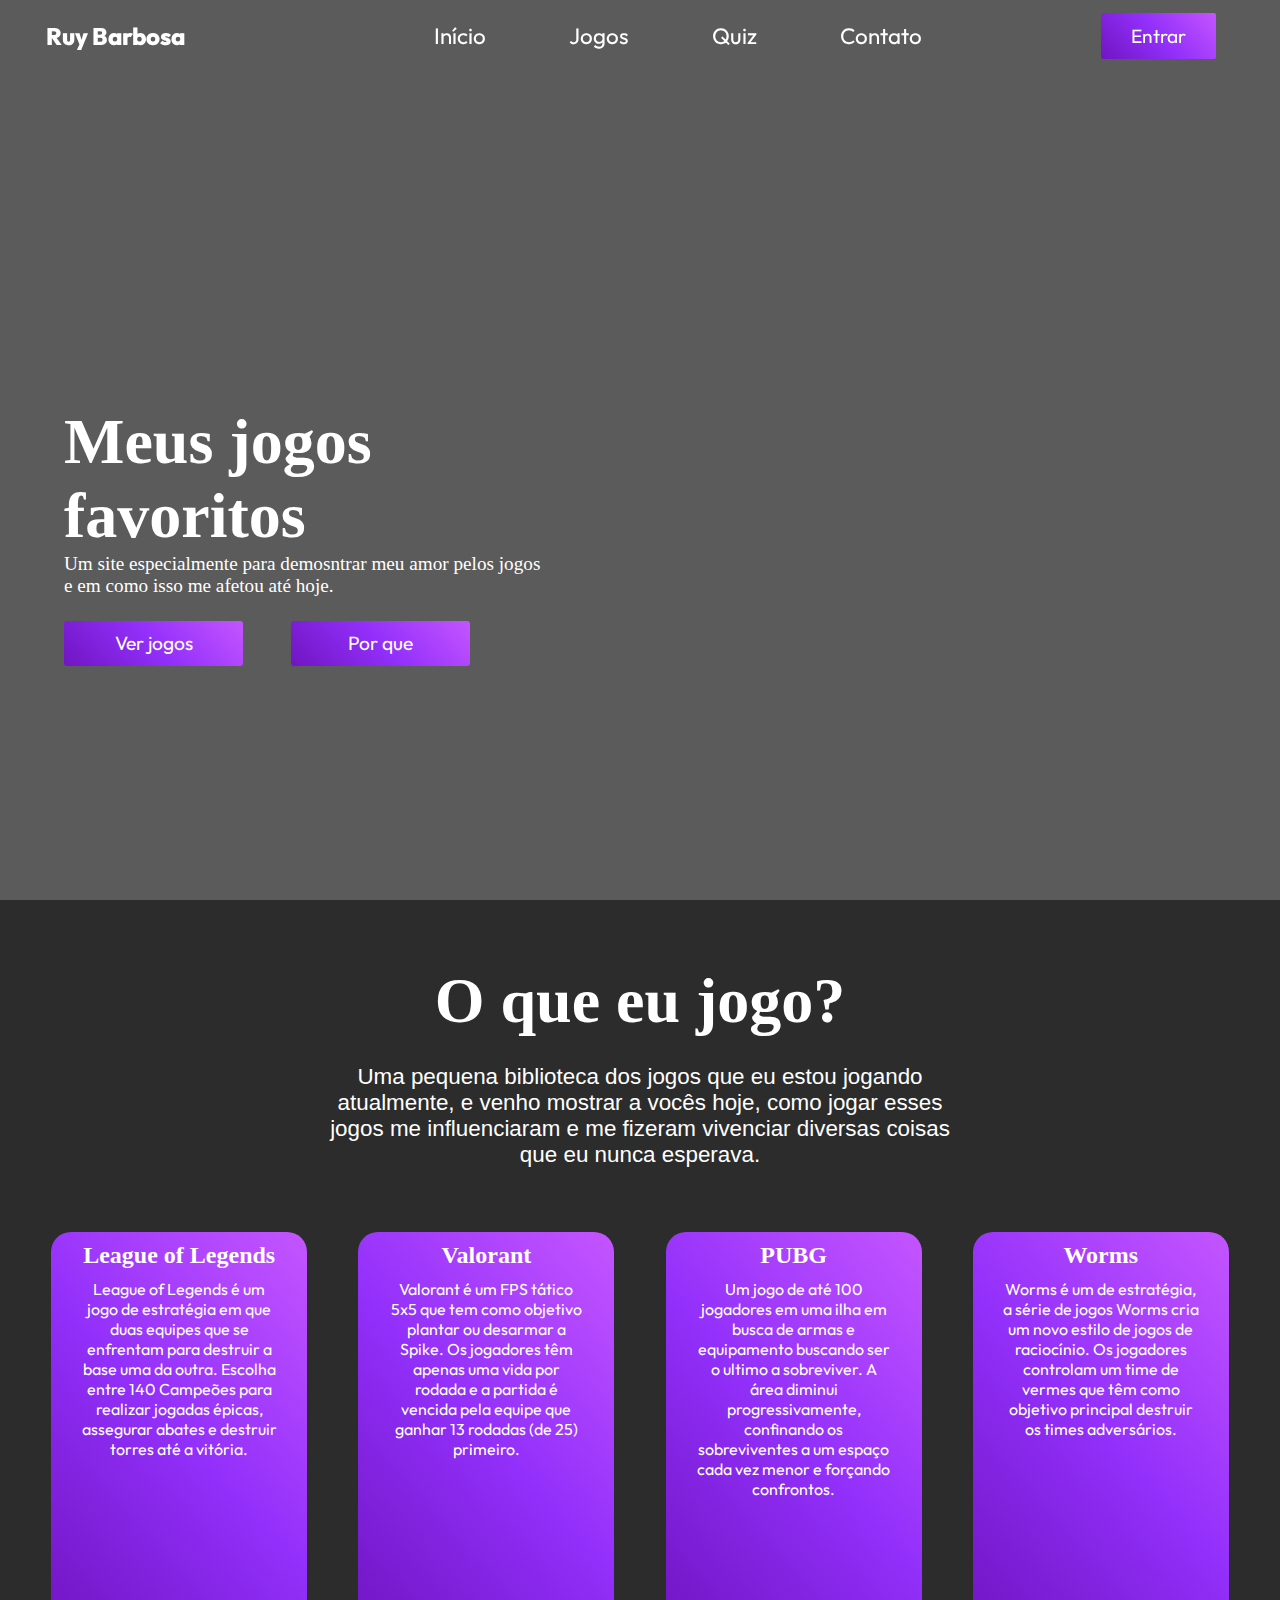
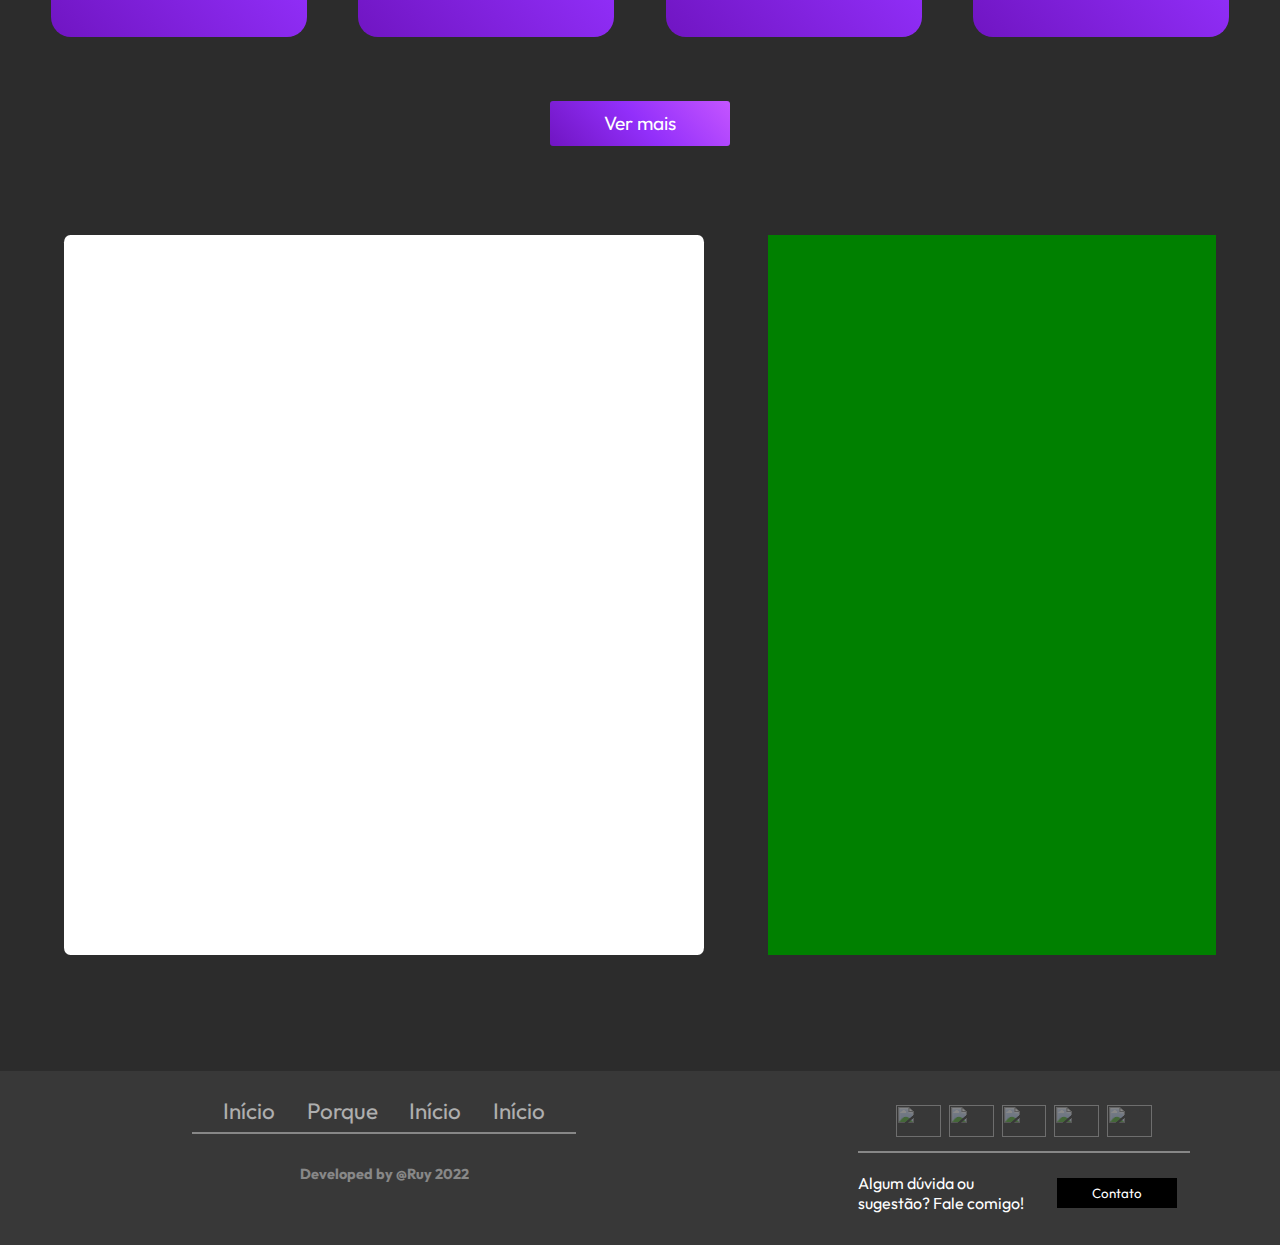
==== index.html @ 5a847145 "Fazendo upload de arquivos de backup" ====
<!DOCTYPE html>
<html lang="en">

<head>
    <meta charset="UTF-8">
    <meta http-equiv="X-UA-Compatible" content="IE=edge">
    <meta name="viewport" content="width=device-width, initial-scale=1.0">
    <title>Ruy Barbosa</title>
    <link rel="stylesheet" href="style.css">
    <link rel="shortcut icon" href="./images/icon.jpg">
</head>

<body>
     <!-- NavBar e video de banner -->
    <header>
        <nav>
            <div class="menu-content">
                <div class="icone">
                    <a href="index.html">Ruy Barbosa</a>
                </div>
                <ul class="menu-itens">
                    <li><a class="itens" href="">Início</a></li>
                    <li><a class="itens" href="">Jogos</a></li>
                    <li><a class="itens" href="">Quiz</a></li>
                    <li><a class="itens" href="">Contato</a></li>
                </ul>
                <div class="cad-log">
                    <button id="btn-ent">Entrar</button>
                </div>
            </div>
        </nav>
    </header>
    <main>
        <section id="home">
            <div class="banner">
                <video autoplay loop muted>
                    <source src="./images/cinematic.mp4" type="video/mp4">
                </video>
                <div class="txt">
                    <h3 class="title">Meus jogos <br> favoritos</h3>
                    <p class="txt-sec2">Um site especialmente para demosntrar meu amor pelos jogos<br> e em como
                        isso me afetou até hoje.
                    </p>
                    <div class="botoes-banner">
                        <button class="btn-banner">Ver jogos</button>
                        <button class="btn-banner">Por que</button>
                    </div>
                </div>
            </div>
        </section>

         <!-- Section dos cards com jogos -->

        <section id="Jogos">
            <div class="conteudo">
                <div class="container-txt">
                    <h3>O que eu jogo?</h3>
                    <p>Uma pequena biblioteca dos jogos que eu estou jogando atualmente, e venho mostrar a vocês hoje,
                        como jogar esses jogos me influenciaram
                        e me fizeram vivenciar diversas coisas que eu nunca esperava.</p>
                </div>
                <div class="container-cards">
                    <!--League of legends-->
                    <div class="cards">
                        <div class="content-card">
                            <h3>League of Legends</h3>
                            <p>League of Legends é um jogo de estratégia em que duas equipes que se enfrentam para
                                destruir a base uma da outra. Escolha entre 140 Campeões para realizar jogadas épicas,
                                assegurar abates e destruir torres até a vitória.</p>
                        </div>
                    </div>
                    <!--Valorant-->
                    <div class="cards">

                        <div class="content-card">
                            <h3>Valorant</h3>
                            <p>Valorant é um FPS tático 5x5 que tem como objetivo plantar ou desarmar a Spike. Os
                                jogadores têm apenas uma vida por rodada e a partida é vencida pela equipe
                                que ganhar 13 rodadas (de 25) primeiro.</p>
                        </div>
                    </div>
                    <!--PUBG-->
                    <div class="cards">

                        <div class="content-card">
                            <h3>PUBG</h3>
                            <p>Um jogo de até 100 jogadores em uma ilha em busca de armas e equipamento buscando ser o
                                ultimo a sobreviver.
                                A área diminui progressivamente, confinando
                                os sobreviventes a um espaço cada vez menor e forçando confrontos.</p>
                        </div>
                    </div>
                    <!--Worms-->
                    <div class="cards">
                        <div class="content-card">
                            <h3>Worms</h3>
                            <p>Worms é um de estratégia, a série de jogos Worms cria um novo estilo de jogos de
                                raciocínio. Os jogadores controlam um time de vermes que têm como objetivo principal
                                destruir os times adversários.</p>
                        </div>
                    </div>
                    

                </div>
                <div class="alinhar-btn">
                    <button onclick="showSection()">Ver mais</button>
                </div>
            </div>
           
            
        </section>
        <section id="biblioteca" style="display: none;">

            <div class="container-biblioteca">
                <div class="divisoria">
                    <div class="card-vid"></div>
                </div>
                <div class="divisoria">
                    <div class="card-vid"></div>
                    <div class="card-vid"></div>
                </div>
                <div class="divisoria">
                    <div class="card-vid"></div>
                </div>
                <div class="divisoria">
                    <div class="card-vid"></div>
                    <div class="card-vid"></div>
                </div>
                <div class="divisoria">
                    <div class="card-vid"></div>
                </div>
            </div>

        </section>

        <section id="quiz">
            <div class="container-quiz">
                <div class="quiz"></div>
                <div class="container-vid">
                    <div class="vid-reyna"></div>
                </div>
            </div>
        </section>
    </main>

    <!-- Começo do footer -->

    <footer>
        <div class="container-footer">
            <div class="esquerda">
                <div class="itens-footer">
                    <a href="index.html">Início</a>
                    <a href="">Porque</a>
                    <a href="">Início</a>
                    <a href="">Início</a>
                </div>
                <div class="detalhe1"></div>
                <div class="assinatura">
                    <h3>Developed by @Ruy 2022</h3>
                </div>
            </div>
            <div class="direita">
                <div class="sociais">
                    <a href="https://github.com/RuyBarbosa22" target="_blank"><img src="./images/github.svg"></a>
                    <!--Git Hub-->
                    <a href="https://www.instagram.com/ysd.ruyy/" target="_blank"><img src="./images/instagram.svg"></a>
                    <!--Istagram-->
                    <a href="https://steamcommunity.com/id/MeneAkatsu/" target="_blank"><img
                            src="./images/steam.svg"></a>
                    <!--Steam-->
                    <a href="https://www.linkedin.com/in/ruy-barbosa-231aa1239/" target="_blank"><img
                            src="./images/linkedin.svg"></a>
                    <!--Linkedin-->
                    <a href="https://mail.google.com/mail/u/0/#inbox?compose=DmwnWsCcMvcDQrZxBgTPHdpszXvKgsLVtPPxLXwThqFLGjNvjGMvhpklMcXlclQBLnzXKtFCnxbv"
                        target="_blank"><img src="./images/gmail.svg"></a>
                    <!--Gmail-->
                </div>
                <div class="detalhe2"></div>
                <div class="container-contato">
                    <p id="desc-btn">Algum dúvida ou sugestão? Fale comigo!</p>
                    <button id="btn-footer">
                        Contato
                    </button>

                </div>
            </div>
        </div>
    </footer>

    <script src="Functions.js"></script>
</body>

</html>
---- style.css ----
@import url('https://fonts.googleapis.com/css2?family=Outfit:wght@100&display=swap');

@font-face {
  font-family: "Gazpacho";
  src: url(../projetoPessoal/font/Gazpacho\ Black.ttf)
}


* {
  padding: 0;
  margin: 0;
  vertical-align: baseline;
  list-style: none;
  border: 0
}

/*usar fonte gazpacho para o titulo do site*/

header {
  position: fixed;
  top: 0;
  left: 0;
  width: 100%;
  display: flex;
  z-index: 100000;
}

.menu-content {
  display: flex;
  flex-direction: row;
  width: 100%;
  height: 8vh;
  background-color: transparent;
}

.sticky {
  background-color: #2c2c2c;
  height: 8vh;
  transition: .5s;
  box-shadow: rgba(0, 0, 0, .4) 0px 3px 3px;
}


.cad-log {
  width: 20vw;
  display: flex;
  align-items: center;
  justify-content: space-evenly;
  background-color: transparent;
  padding-right: 5%;
  gap: 10%;
}

.icone {
  width: 20vw;
  display: flex;
  align-items: center;
  flex-direction: column;
  justify-content: center;
}

.icone a {
  text-decoration: none;
  cursor: pointer;
  font-size: 1.5em;
  color: white;
  font-family: 'Outfit', sans-serif;
  font-weight: 800;
}

.menu-itens {
  width: 60vw;
  display: flex;
  flex-direction: row;
  align-items: center;
  justify-content: end;
  gap: 12%;
  padding-right: 5%;
  background-color: transparent;
}

.menu-itens a {
  text-decoration: none;
  font-size: 1.4em;
  font-weight: 400;
  color: white;
  font-family: 'Outfit', sans-serif;
}

#btn-ent {
  font-size: 1.2em;
  cursor: pointer;
  width: 12vw;
  height: 65%;
  border-radius: 2px;
  color: white;
  margin-left: 50%;
  font-family: 'Outfit', sans-serif;
  background: rgb(112, 21, 194);
  background: linear-gradient(48deg, rgba(112, 21, 194, 1) 0%, rgba(146, 47, 250, 1) 50%, rgba(196, 85, 255, 1) 100%);
}

.banner {
  position: relative;
  width: 100%;
  height: 100vh;
  display: flex;
  justify-content: center;
  background-image: linear-gradient(rgba(0, 0, 0, 0.644), rgba(0,0,0,0.644));  
}

.banner video { 
  position: absolute;
  top: 0;
  left: 0;
  z-index: -1;
}

@media (min-aspect-ratio: 16/9) {
  .banner video {
    width: 100%;
    height: auto;
  }
}

@media (max-aspect-ratio: 16/9) {
  .banner video {
    width: 100%;
    height: auto;
  }
}

.txt {
  position: absolute;
  top: 45%;
  left: 5%;
}

.title {
  font-size: 4em;
  color: white;
  font-family: "Gazpacho", serif;
  text-align: left;
}

.txt-sec2 {
  font-size: 1.2em;
  color: white;
  font-family: "Gazpacho";
}

.botoes-banner {
  display: flex;
  flex-direction: row;
  width: 100%;
  position: absolute;
  margin-top: 5%;
}

.btn-banner {
  width: 14vw;
  height: 5vh;
  margin-right: 10%;
  border: none;
  border-radius: 3px;
  color: white;
  font-size: 1.2em;
  font-weight: 400;
  cursor: pointer;
  font-family: 'Outfit', sans-serif;
  background: rgb(112, 21, 194);
  background: linear-gradient(48deg, rgba(112, 21, 194, 1) 0%, rgba(146, 47, 250, 1) 50%, rgba(196, 85, 255, 1) 100%);
}

.container-txt {
  display: flex;
  align-items: center;
  flex-direction: column;
  background-color: #2c2c2c;
  width: 100%;
  padding-top: 5%;
}

.container-txt h3 {
  font-size: 4em;
  font-family: 'Gazpacho';
  font-weight: 600;
  color: white;
}

container-txt h3 {
  font-size: 4em;
  margin-top: 5%;
  font-family: 'Gazpacho';
  font-weight: 600;
  color: white;
}

.container-txt p {
  font-size: 1.4em;
  margin-top: 2%;
  font-family: 'Ourfit', sans-serif;
  font-weight: 200;
  color: white;
  width: 50%;
  text-align: center;
  padding-bottom: 3%;
}

.container-cards {
  width: 100%;
  padding-top: 2%;
  padding-bottom: 5%;
  display: flex;
  align-items: center;
  flex-direction: row;
  background-color: #2c2c2c;
  justify-content: space-evenly;
}

.cards {
  width: 20%;
  height: 45vh;
  border-radius: 20px;
  background: rgb(112, 21, 194);
  background: linear-gradient(48deg, rgba(112, 21, 194, 1) 0%, rgba(146, 47, 250, 1) 50%, rgba(196, 85, 255, 1) 100%);
  display: flex;
  flex-direction: column;
  align-items: center;
}

.content-card {
  width: 80%;
  display: flex;
  align-items: center;
  flex-direction: column;
}

.content-card h3 {
  margin-top: 5%;
  text-align: center;
  font-size: 1.5em;
  color: white;
  font-family: 'Gazpacho';
}

.content-card p {
  width: 98%;
  margin-top: 5%;
  font-size: 1em;
  color: white;
  text-align: center;
  font-family: 'Outfit', sans-serif;
  font-weight: 400;
}

.container-quiz {
  display: flex;
  flex-direction: row;
  align-items: left;
  width: 100%;
  height: 100vh;
  background-color: #2c2c2c;
}

.quiz {
  width: 50%;
  height: 80vh;
  margin-top: 5%;
  background-color: white;
  border-radius: 1%;
  margin-left: 5%;
}

.container-vid {
  width: 35%;
  height: 80vh;
  background-color: green;
  margin-left: 5%;
  margin-top: 5%;
}

.alinhar-btn {
  display: flex;
  flex-direction: column;
  align-items: center;
  background-color: #2c2c2c;
  width: 100%;
  padding-bottom: 2%;
}

.alinhar-btn button {
  width: 14vw;
  height: 5vh;
  border: none;
  border-radius: 3px;
  color: white;
  font-size: 1.2em;
  font-weight: 400;
  cursor: pointer;
  font-family: 'Outfit', sans-serif;
  background: rgb(112, 21, 194);
  background: linear-gradient(48deg, rgba(112, 21, 194, 1) 0%, rgba(146, 47, 250, 1) 50%, rgba(196, 85, 255, 1) 100%);
}

/*design biblioteca*/

.container-biblioteca {
  width: 100%;
  height: 100vh;
  padding-top: 5%;
  padding-bottom: 5%;
  background-color: gray;
  display: flex;
  flex-direction: row;
  align-items: center;
}

.divisoria {
  width: 20%;
  height: 100%;
  background-color: red;
  display: flex;
  flex-direction: column;
  align-items: center;
  justify-content: center;
  padding: 2%;
}

.card-vid {
  width: 100%;
  height: 50%;
  border: solid 5px black;
  background-color: green;
  margin-top: 2%;
}

#biblioteca {
  transition: 2s;
  opacity: 0;
}

/*footer*/

.container-footer {
  display: flex;
  flex-direction: row;
  align-items: center;
  bottom: 0;
  position: relative;
  background-color: #383838;
  padding-bottom: 1%;
  padding-top: 2%;
}

.esquerda {
  display: flex;
  flex-direction: column;
  width: 60%;
  height: 15vh;
  align-items: center;
}

.direita {
  display: flex;
  flex-direction: column;
  width: 40%;
  height: 100%;
  align-items: center;
}

.sociais {
  display: flex;
  flex-direction: row;
  align-items: center;
  justify-content: space-between;
  width: 50%;
  margin-bottom: 1%;
}

.sociais img {
  width: 3.5vw;
  height: 3.5vh;
  opacity: 0.4;
}

.itens-footer {
  width: 50%;
  display: flex;
  flex-direction: row;
  align-items: center;
  justify-content: space-evenly;
}

.itens-footer a {
  text-decoration: none;
  font-family: 'Outfit', sans-serif;
  color: white;
  opacity: 0.6;
  font-size: 1.4em;
  cursor: pointer;
}

.assinatura {
  font-family: 'Outfit', sans-serif;
  margin-top: 4%;
  margin-top: 4%
}

.assinatura h3 {
  font-size: 0.9em;
  color: white;
  opacity: 0.4;
  font-family: 'Outfit', sans-serif;
}

#btn-footer {
  background-color: black;
  color: white;
  width: 120px;
  height: 30px;
  font-family: 'Outfit', sans-serif;
  padding: 1.5%;
}

#desc-btn {
  font-size: 1em;
  color: white;
  width: 50%;
  text-align: left;
  font-family: 'Outfit', sans-serif;
}

.container-contato {
  display: flex;
  flex-direction: row;
  align-items: center;
  width: 65%;
  margin-top: 4%;
  margin-bottom: 2%;
  gap: 10%;
}

.detalhe1 {
  width: 50%;
  height: 2px;
  margin-top: 1%;
  opacity: 0.4;
  background-color: white;
}

.detalhe2 {
  width: 65%;
  height: 2px;
  margin-top: 1%;
  opacity: 0.4;
  background-color: white;
}
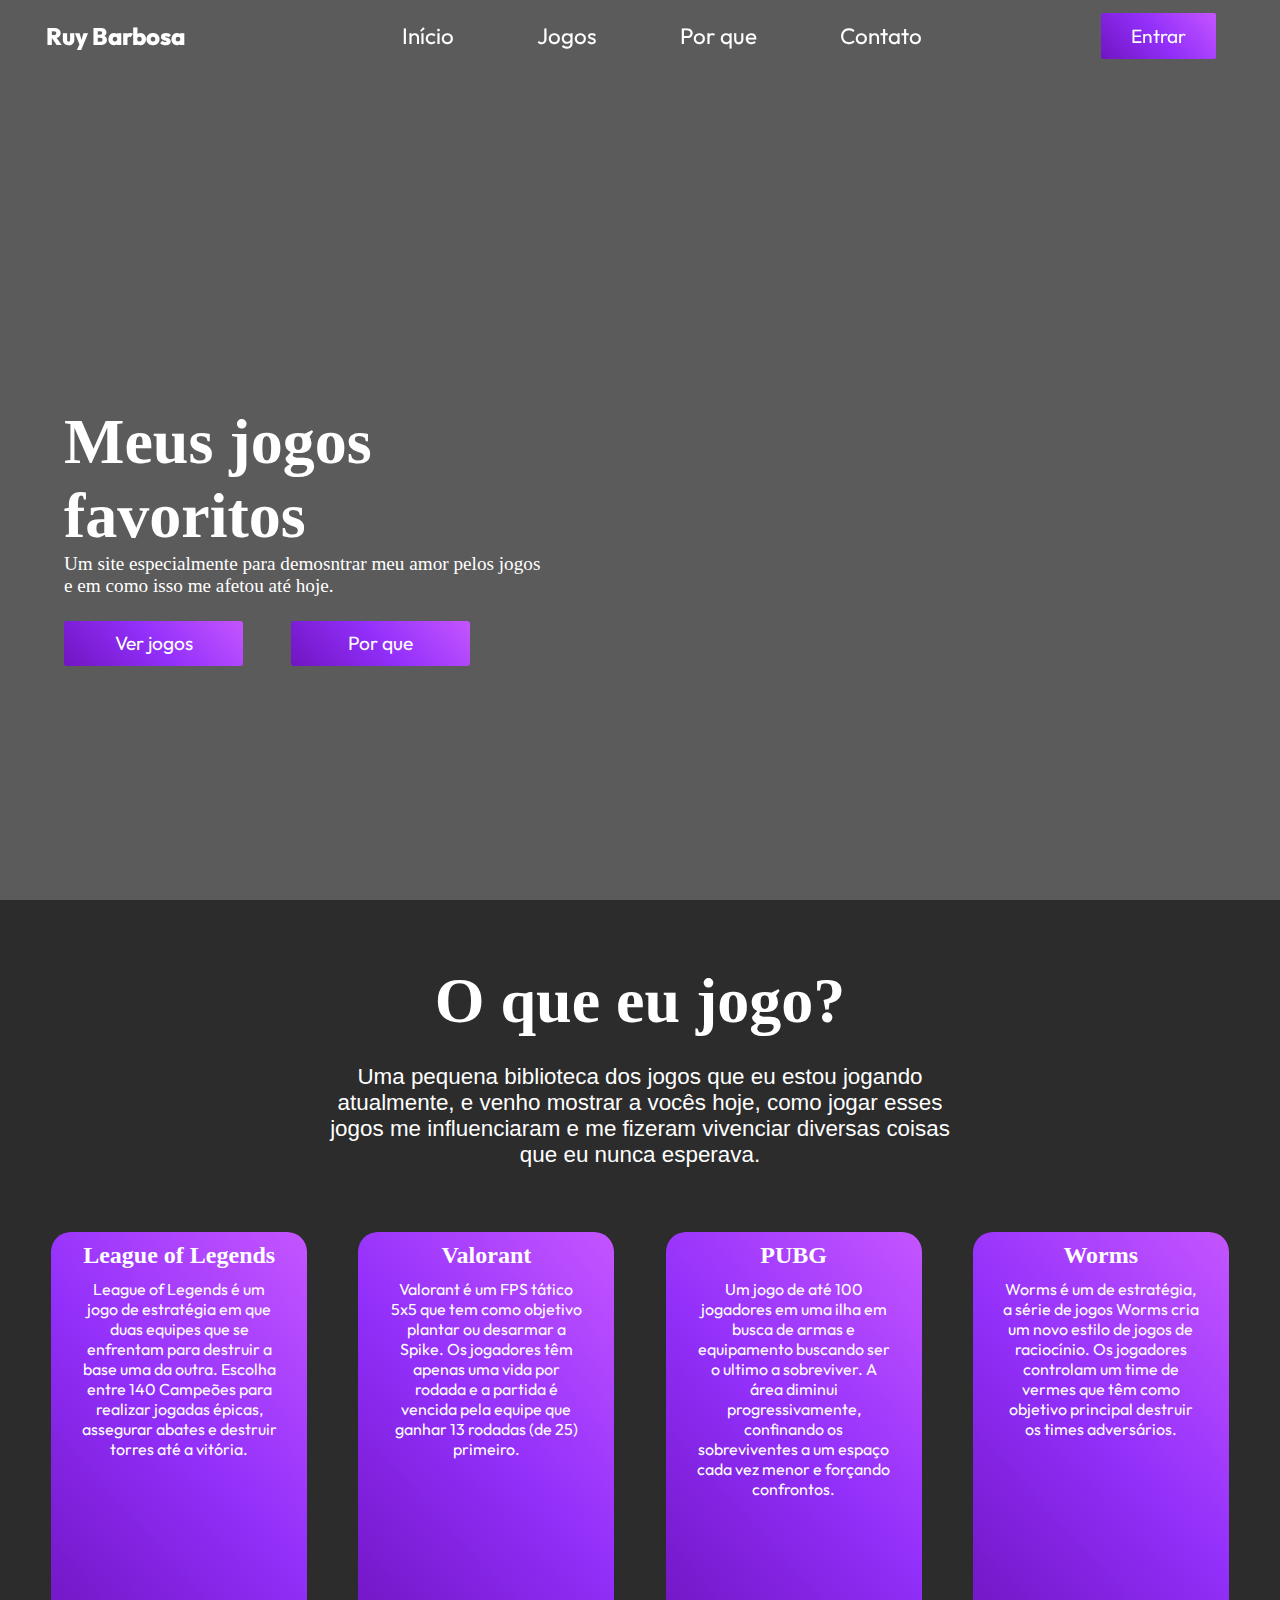
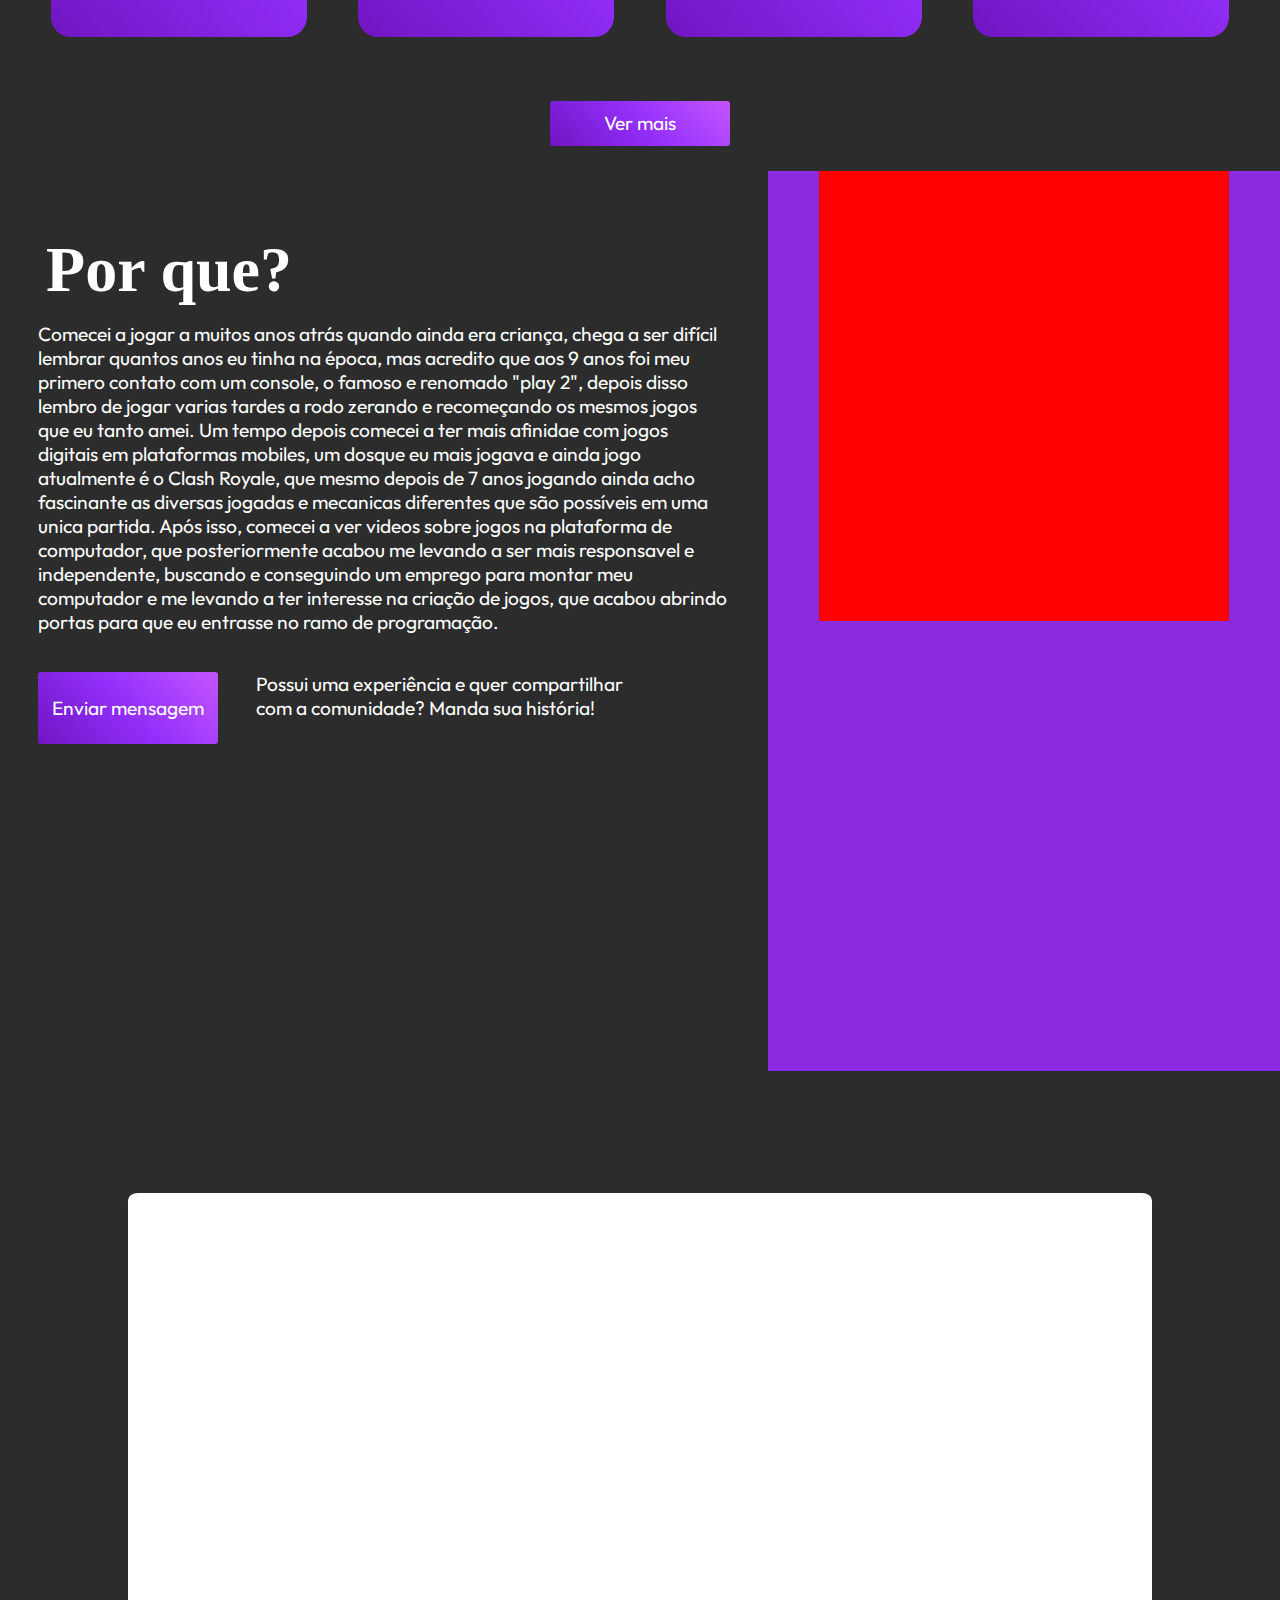
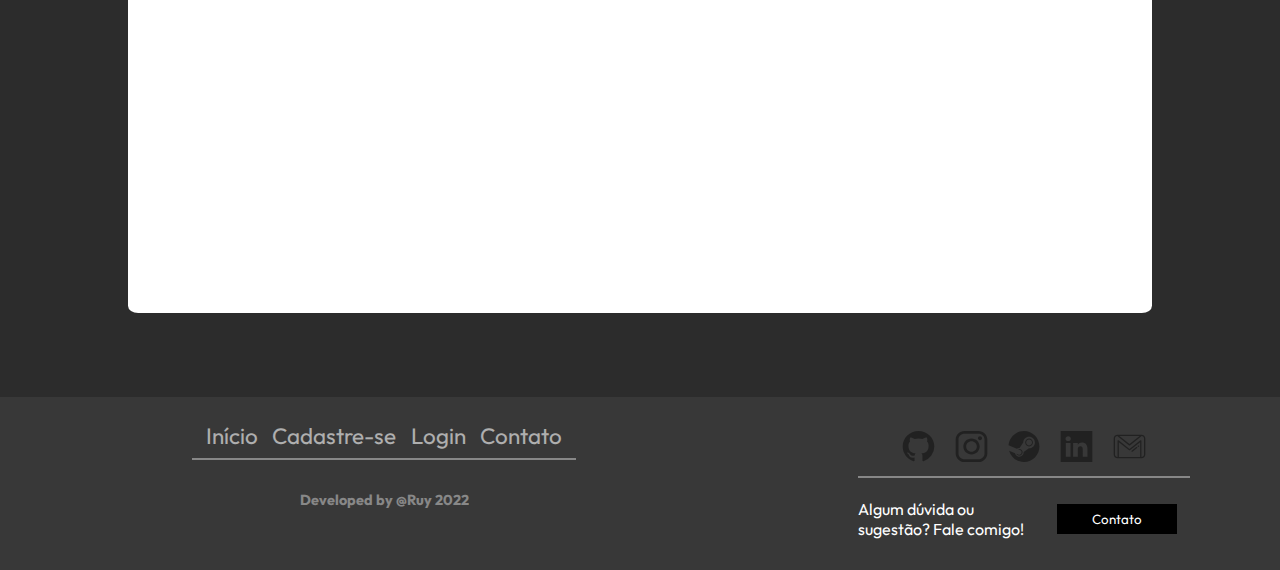
==== commit f5b367c5: "passando para novo repositorio, finalizando contato, arrumando links, adicionando pastas novas, esti" ====
--- a/index.html
+++ b/index.html
@@ -11,7 +11,7 @@
 </head>
 
 <body>
-     <!-- NavBar e video de banner -->
+    <!-- NavBar e video de banner -->
     <header>
         <nav>
             <div class="menu-content">
@@ -19,13 +19,13 @@
                     <a href="index.html">Ruy Barbosa</a>
                 </div>
                 <ul class="menu-itens">
-                    <li><a class="itens" href="">Início</a></li>
-                    <li><a class="itens" href="">Jogos</a></li>
-                    <li><a class="itens" href="">Quiz</a></li>
-                    <li><a class="itens" href="">Contato</a></li>
+                    <li><a class="itens" href="index.html">Início</a></li>
+                    <li><a class="itens" href="#Jogos">Jogos</a></li>
+                    <li><a class="itens" href="#Porque">Por que</a></li>
+                    <li><a class="itens" href="./contato.html">Contato</a></li>
                 </ul>
                 <div class="cad-log">
-                    <button id="btn-ent">Entrar</button>
+                    <button onclick="Contato()" id="btn-ent">Entrar</button>
                 </div>
             </div>
         </nav>
@@ -49,7 +49,7 @@
             </div>
         </section>
 
-         <!-- Section dos cards com jogos -->
+        <!-- Section dos cards com jogos -->
 
         <section id="Jogos">
             <div class="conteudo">
@@ -99,60 +99,106 @@
                                 destruir os times adversários.</p>
                         </div>
                     </div>
-                    
-
-                </div>
-                <div class="alinhar-btn">
+
+
+                </div>
+                <div class="alinhar-btn" id="mostrar">
                     <button onclick="showSection()">Ver mais</button>
                 </div>
-            </div>
-           
-            
+                <div class="alinhar-btn" id="esconder" style="display: none;">
+                    <button onclick="showSection()">Mostrar menos</button>
+                </div>
+            </div>
+
+
         </section>
         <section id="biblioteca" style="display: none;">
 
             <div class="container-biblioteca">
                 <div class="divisoria">
-                    <div class="card-vid"></div>
-                </div>
-                <div class="divisoria">
-                    <div class="card-vid"></div>
-                    <div class="card-vid"></div>
-                </div>
-                <div class="divisoria">
-                    <div class="card-vid"></div>
-                </div>
-                <div class="divisoria">
-                    <div class="card-vid"></div>
-                    <div class="card-vid"></div>
-                </div>
-                <div class="divisoria">
-                    <div class="card-vid"></div>
-                </div>
-            </div>
-
-        </section>
-
+                    <div class="card-vid">
+                        <img src="./images/banner1.jpg" alt="">
+                    </div>
+                </div>
+                <div class="divisoria">
+                    <div class="card-vid">
+                        <img src="./images/banner2.jpg" alt="">
+                    </div>
+                    <br>
+                    <br>
+                    <div class="card-vid">
+                        <img src="./images/banner3.jpg" alt="">
+                    </div>
+                </div>
+                <div class="divisoria">
+                    <div class="card-vid">
+                        <img src="./images/banner4.png" alt="">
+                    </div>
+                </div>
+                <div class="divisoria">
+                    <div class="card-vid">
+                        <img src="./images/banner5.jpg" alt="">
+                    </div>
+                    <br>
+                    <br>
+                    <div class="card-vid">
+                        <img src="./images/banner6.jpg" alt="">
+                    </div>
+                </div>
+                <div class="divisoria">
+                    <div class="card-vid">
+                        <img src="./images/banner7.jpg" alt="">
+                    </div>
+                </div>
+            </div>
+        </section>
+
+        <!--Começo da section Por que-->
+        <section id="Porque">
+            <div class="container-porque">
+                <div class="container-esquerda-pq">
+                    <h3 class="title-pq">Por que?</h3>
+                    <p class="txt-pq">Comecei a jogar a muitos anos atrás quando ainda era criança, chega a ser difícil lembrar quantos anos eu tinha na época, mas acredito que aos 9 anos foi meu primero contato com um console, o famoso e renomado
+                        "play 2", depois disso lembro de jogar varias tardes a rodo zerando e recomeçando os mesmos jogos que eu tanto amei. Um tempo depois comecei a ter mais afinidae com jogos digitais em plataformas mobiles, um dosque eu mais jogava
+                        e ainda jogo atualmente é o Clash Royale, que mesmo depois de 7 anos jogando ainda acho fascinante as diversas jogadas e mecanicas diferentes que são possíveis em uma unica partida. Após isso, comecei a ver videos sobre jogos na plataforma de 
+                        computador, que posteriormente acabou me levando a ser mais responsavel e independente, buscando e conseguindo um emprego para montar meu computador e me levando a ter interesse na criação de jogos, que acabou abrindo portas para que eu entrasse
+                        no ramo de programação.
+                    </p>
+
+                    <div class="container-btn-ctt">
+                        <button onclick="Login()" id="btn-ctt-pq">Enviar mensagem</button>
+                        <p class="txt-contato">Possui uma experiência e quer compartilhar com a comunidade? Manda sua
+                            história!</p>
+                    </div>
+
+                </div>
+                <div class="container-direita-pq">
+                    <div class="video-pq">
+
+                    </div>
+                </div>
+            </div>
+        </section>
+
+
+        <!--Section do Quiz-->
         <section id="quiz">
             <div class="container-quiz">
                 <div class="quiz"></div>
-                <div class="container-vid">
-                    <div class="vid-reyna"></div>
-                </div>
             </div>
         </section>
     </main>
 
-    <!-- Começo do footer -->
-
+
+    <!-- footer -->
     <footer>
         <div class="container-footer">
             <div class="esquerda">
                 <div class="itens-footer">
                     <a href="index.html">Início</a>
-                    <a href="">Porque</a>
-                    <a href="">Início</a>
-                    <a href="">Início</a>
+                    <a href="cadastro.html">Cadastre-se</a>
+                    <a href="login.html">Login</a>
+                    <a href="contato.html">Contato</a>
                 </div>
                 <div class="detalhe1"></div>
                 <div class="assinatura">
--- a/style.css
+++ b/style.css
@@ -106,10 +106,10 @@
   height: 100vh;
   display: flex;
   justify-content: center;
-  background-image: linear-gradient(rgba(0, 0, 0, 0.644), rgba(0,0,0,0.644));  
-}
-
-.banner video { 
+  background-image: linear-gradient(rgba(0, 0, 0, 0.644), rgba(0, 0, 0, 0.644));
+}
+
+.banner video {
   position: absolute;
   top: 0;
   left: 0;
@@ -256,28 +256,21 @@
 
 .container-quiz {
   display: flex;
-  flex-direction: row;
-  align-items: left;
+  flex-direction: column;
+  align-items: center;
+  justify-content: center;
   width: 100%;
   height: 100vh;
   background-color: #2c2c2c;
+  padding-bottom: 2%;
 }
 
 .quiz {
-  width: 50%;
+  width: 80%;
   height: 80vh;
   margin-top: 5%;
   background-color: white;
   border-radius: 1%;
-  margin-left: 5%;
-}
-
-.container-vid {
-  width: 35%;
-  height: 80vh;
-  background-color: green;
-  margin-left: 5%;
-  margin-top: 5%;
 }
 
 .alinhar-btn {
@@ -308,9 +301,9 @@
 .container-biblioteca {
   width: 100%;
   height: 100vh;
-  padding-top: 5%;
-  padding-bottom: 5%;
-  background-color: gray;
+  padding-top: 15%;
+  padding-bottom: 15%;
+  background-color: #2c2c2c;
   display: flex;
   flex-direction: row;
   align-items: center;
@@ -319,7 +312,7 @@
 .divisoria {
   width: 20%;
   height: 100%;
-  background-color: red;
+  background-color: #2c2c2c;
   display: flex;
   flex-direction: column;
   align-items: center;
@@ -329,16 +322,110 @@
 
 .card-vid {
   width: 100%;
-  height: 50%;
-  border: solid 5px black;
-  background-color: green;
+  height: 60%;
+  border: solid 5px white;
+  background-color: #2c2c2c;
   margin-top: 2%;
+}
+
+.card-vid img {
+  width: 100%;
+  height: 100%;
 }
 
 #biblioteca {
   transition: 2s;
   opacity: 0;
 }
+
+/*Section Porque*/
+
+.container-porque {
+  display: flex;
+  flex-direction: row;
+  align-items: center;
+  width: 100%;
+  height: 100vh;
+}
+
+.container-esquerda-pq {
+  display: flex;
+  flex-direction: column;
+  align-items: left;
+  background-color: #2c2c2c;
+  width: 60%;
+  height: 100%;
+}
+
+.container-direita-pq {
+  display: flex;
+  flex-direction: column;
+  align-items: center;
+  background-color: blueviolet;
+  width: 40%;
+  height: 100%;
+}
+
+.title-pq {
+  font-size: 4em;
+  color: white;
+  font-family: "Gazpacho", serif;
+  text-align: left;
+  margin-left: 6%;
+  margin-top: 8%;
+}
+
+.container-btn-ctt {
+  display: flex;
+  flex-direction: row;
+  width: 100%;
+  margin-top: 5%;
+  align-self: center;
+}
+
+.txt-pq {
+  font-size: 1.2em;
+  color: white;
+  font-family: 'Outfit', sans-serif;
+  margin-left: 5%;
+  margin-top: 2%;
+  width: 90%;
+  text-align: left;
+}
+
+#btn-ctt-pq {
+  width: 14vw;
+  height: 8vh;
+  margin-left: 5%;
+  border: none;
+  border-radius: 3px;
+  color: white;
+  font-size: 1.2em;
+  font-weight: 400;
+  cursor: pointer;
+  font-family: 'Outfit', sans-serif;
+  background: rgb(112, 21, 194);
+  background: linear-gradient(48deg, rgba(112, 21, 194, 1) 0%, rgba(146, 47, 250, 1) 50%, rgba(196, 85, 255, 1) 100%);
+}
+
+.txt-contato {
+
+  font-size: 1.2em;
+  color: white;
+  font-family: 'Outfit', sans-serif;
+  margin-left: 5%;
+  width: 50%;
+  text-align: left;
+}
+
+.video-pq {
+  width: 80%;
+  height: 50%;
+  background-color: red;
+}
+
+
+
 
 /*footer*/
 
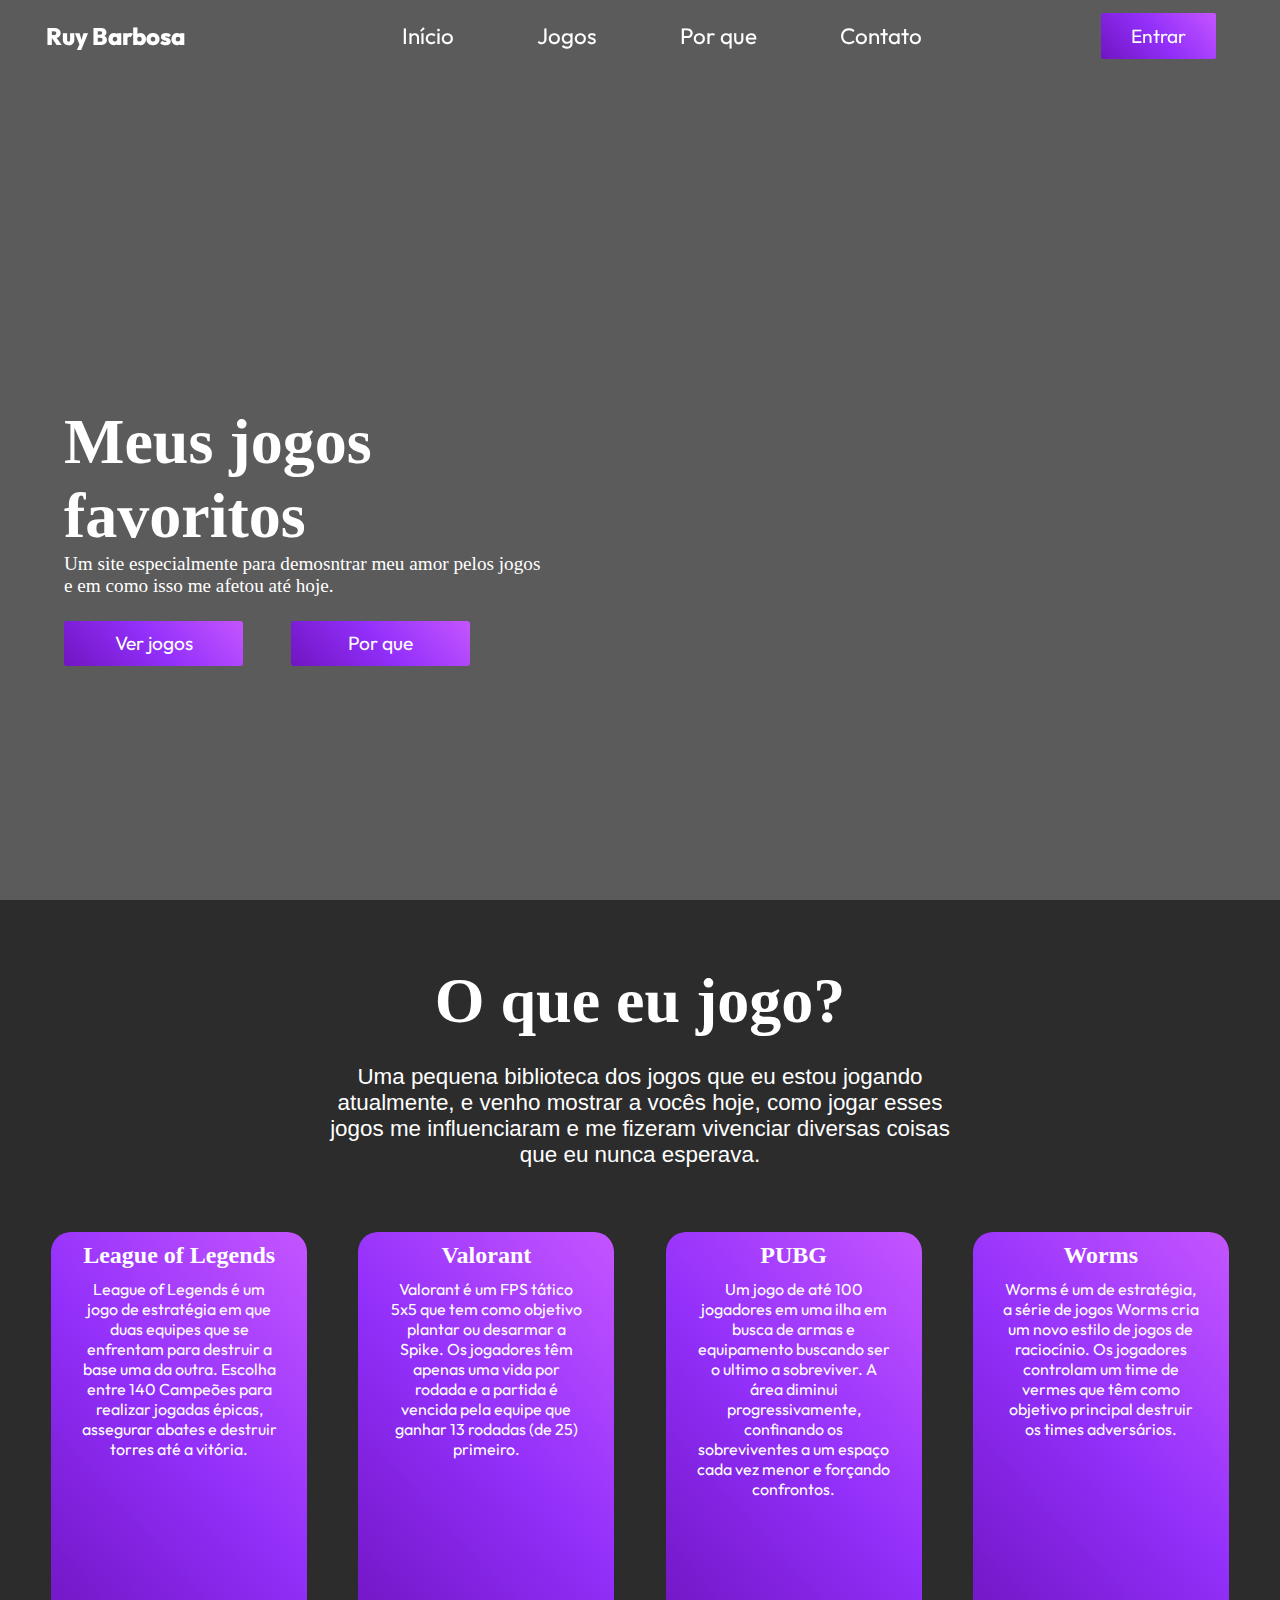
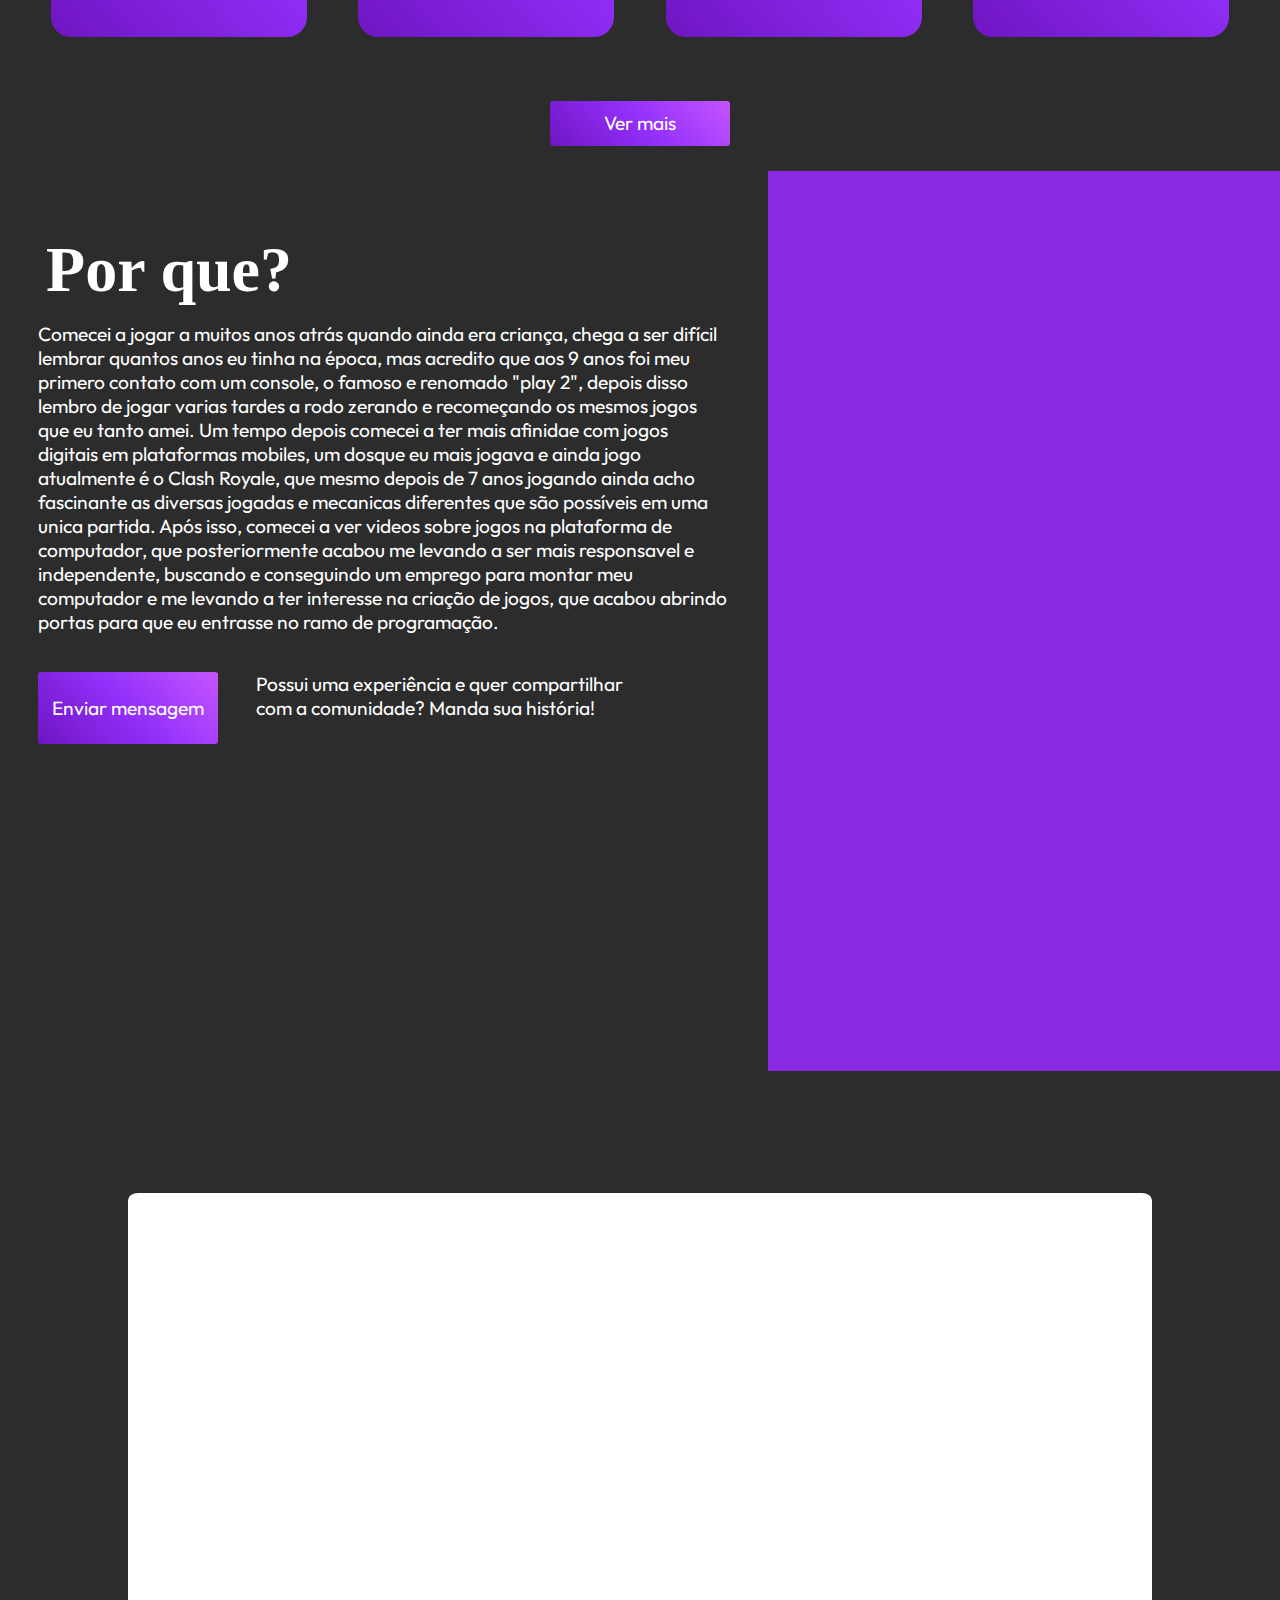
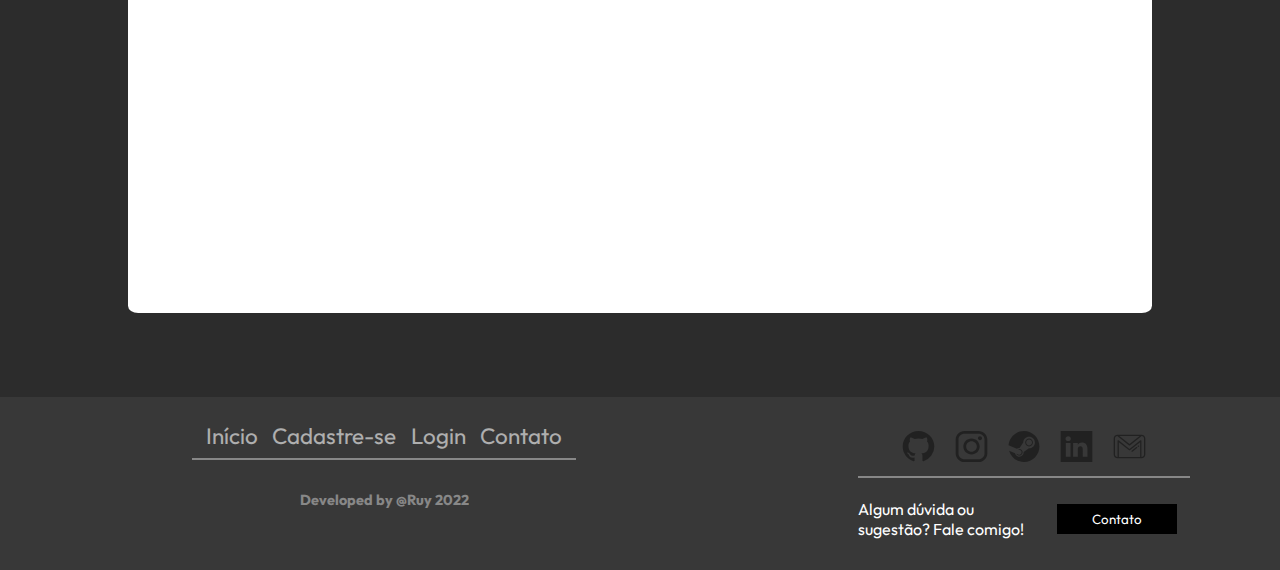
==== commit 4b563c6e: "arrumando o quiz e adicionando video na home" ====
--- a/index.html
+++ b/index.html
@@ -158,10 +158,18 @@
             <div class="container-porque">
                 <div class="container-esquerda-pq">
                     <h3 class="title-pq">Por que?</h3>
-                    <p class="txt-pq">Comecei a jogar a muitos anos atrás quando ainda era criança, chega a ser difícil lembrar quantos anos eu tinha na época, mas acredito que aos 9 anos foi meu primero contato com um console, o famoso e renomado
-                        "play 2", depois disso lembro de jogar varias tardes a rodo zerando e recomeçando os mesmos jogos que eu tanto amei. Um tempo depois comecei a ter mais afinidae com jogos digitais em plataformas mobiles, um dosque eu mais jogava
-                        e ainda jogo atualmente é o Clash Royale, que mesmo depois de 7 anos jogando ainda acho fascinante as diversas jogadas e mecanicas diferentes que são possíveis em uma unica partida. Após isso, comecei a ver videos sobre jogos na plataforma de 
-                        computador, que posteriormente acabou me levando a ser mais responsavel e independente, buscando e conseguindo um emprego para montar meu computador e me levando a ter interesse na criação de jogos, que acabou abrindo portas para que eu entrasse
+                    <p class="txt-pq">Comecei a jogar a muitos anos atrás quando ainda era criança, chega a ser difícil
+                        lembrar quantos anos eu tinha na época, mas acredito que aos 9 anos foi meu primero contato com
+                        um console, o famoso e renomado
+                        "play 2", depois disso lembro de jogar varias tardes a rodo zerando e recomeçando os mesmos
+                        jogos que eu tanto amei. Um tempo depois comecei a ter mais afinidae com jogos digitais em
+                        plataformas mobiles, um dosque eu mais jogava
+                        e ainda jogo atualmente é o Clash Royale, que mesmo depois de 7 anos jogando ainda acho
+                        fascinante as diversas jogadas e mecanicas diferentes que são possíveis em uma unica partida.
+                        Após isso, comecei a ver videos sobre jogos na plataforma de
+                        computador, que posteriormente acabou me levando a ser mais responsavel e independente, buscando
+                        e conseguindo um emprego para montar meu computador e me levando a ter interesse na criação de
+                        jogos, que acabou abrindo portas para que eu entrasse
                         no ramo de programação.
                     </p>
 
@@ -172,10 +180,10 @@
                     </div>
 
                 </div>
-                <div class="container-direita-pq">
-                    <div class="video-pq">
-
-                    </div>
+                <div class="container-direita-pq"> 
+                    <video autoplay loop muted>
+                        <source src="./images/ReynaVid.mp4" type="video/mp4">
+                    </video>
                 </div>
             </div>
         </section>
--- a/style.css
+++ b/style.css
@@ -418,13 +418,10 @@
   text-align: left;
 }
 
-.video-pq {
-  width: 80%;
-  height: 50%;
-  background-color: red;
-}
-
-
+.container-direita-pq video {
+  margin-top: 15%;
+ width: 130%;
+}
 
 
 /*footer*/
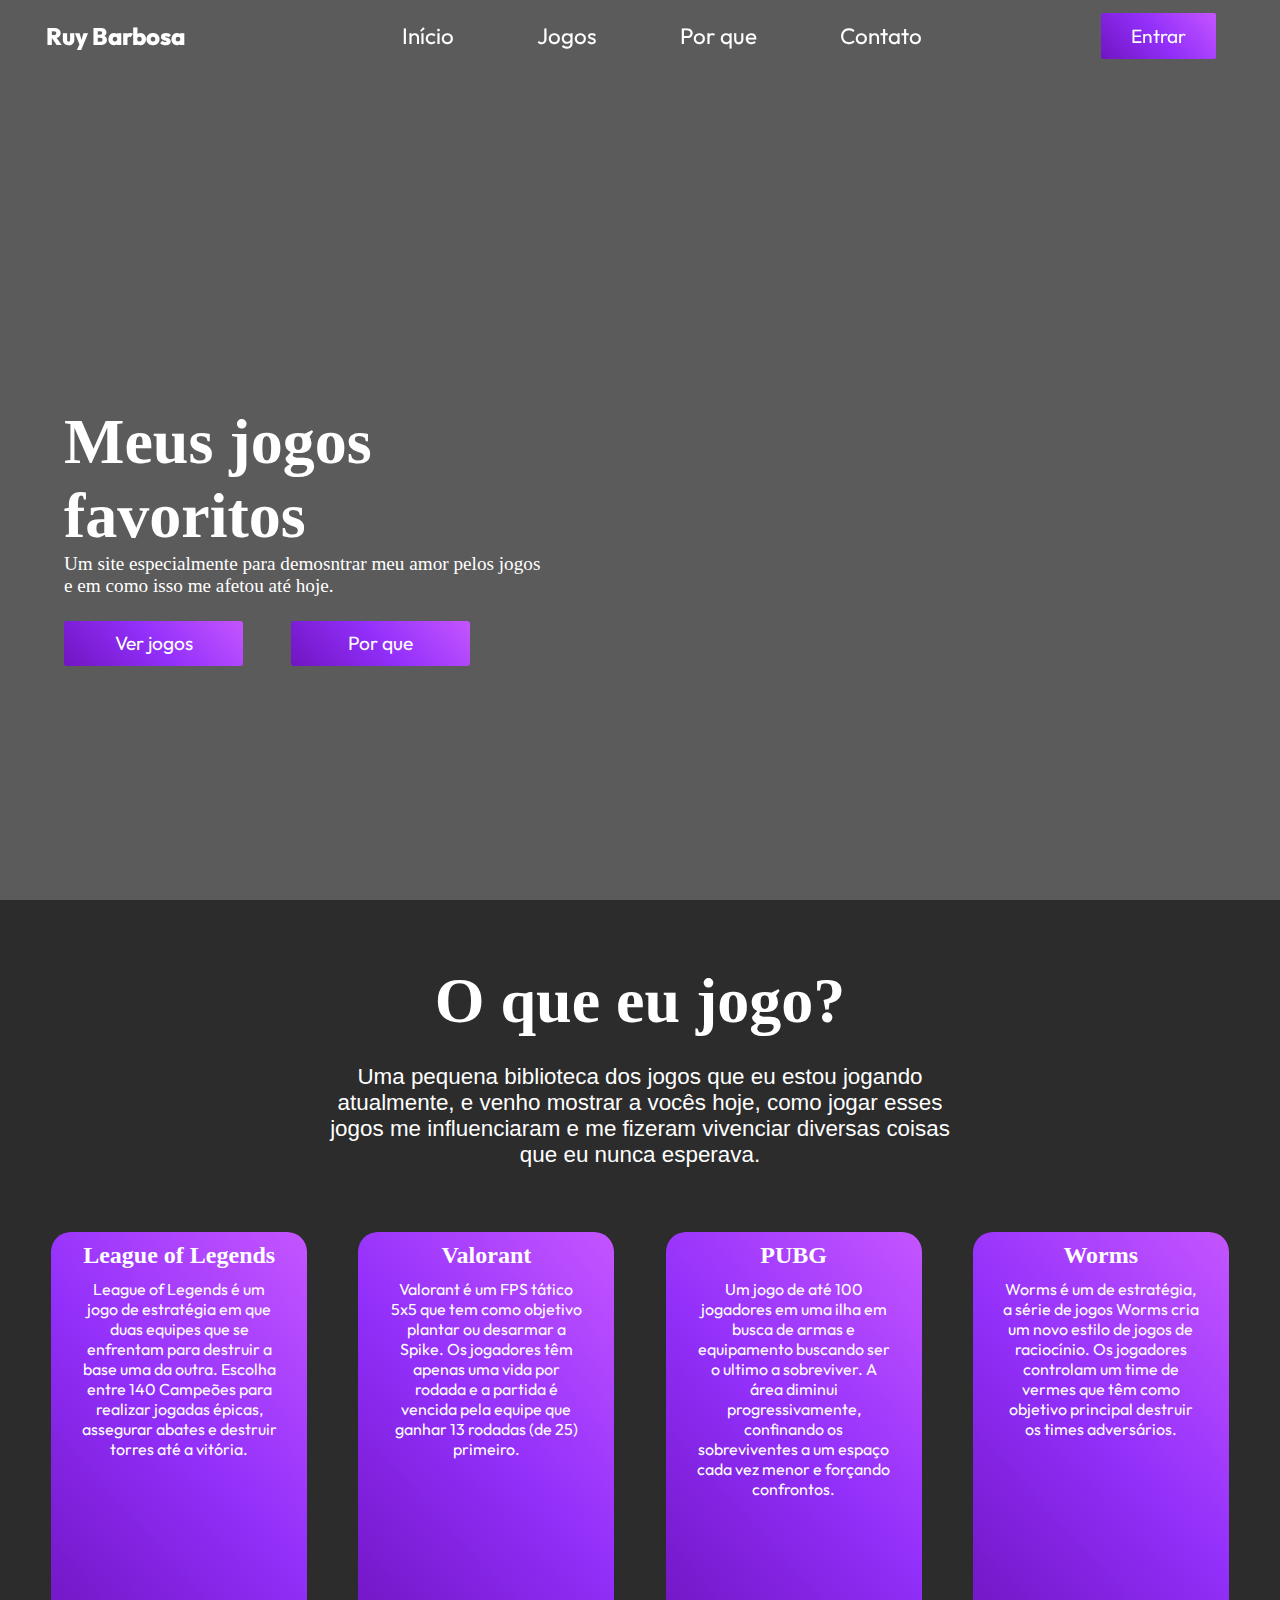
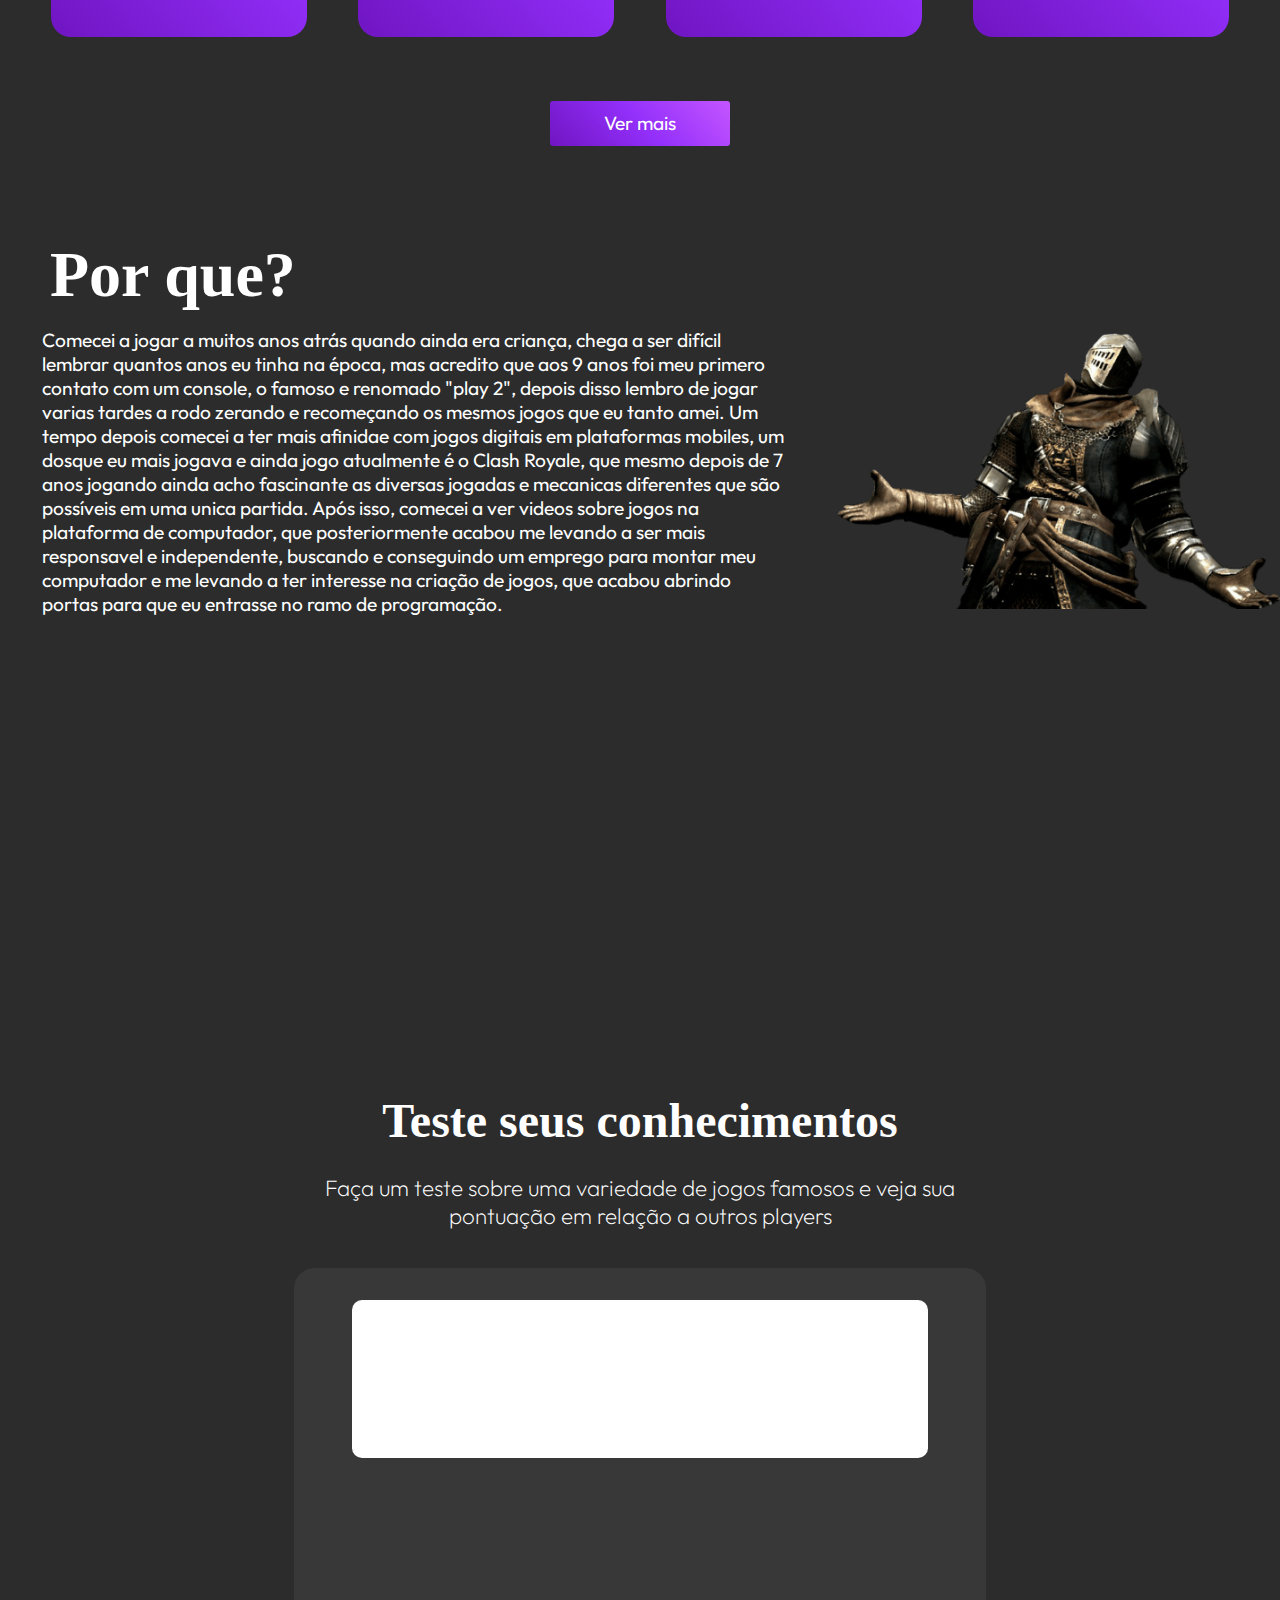
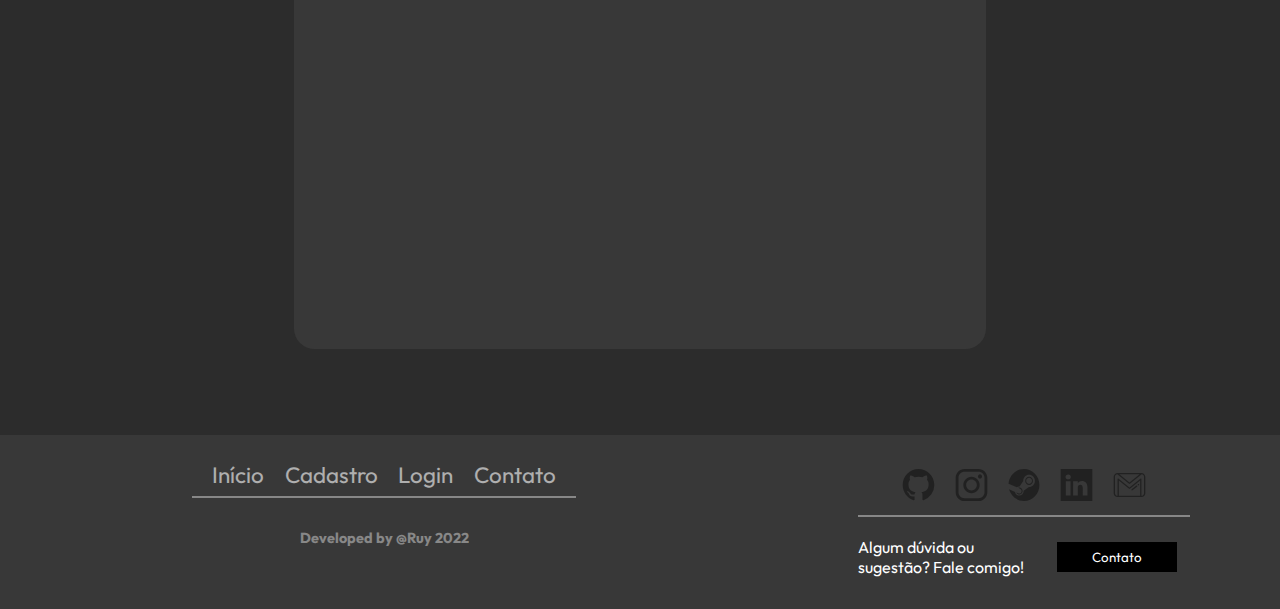
==== commit cbfb3c5c: "arrumando quiz e porque" ====
--- a/index.html
+++ b/index.html
@@ -173,26 +173,40 @@
                         no ramo de programação.
                     </p>
 
-                    <div class="container-btn-ctt">
-                        <button onclick="Login()" id="btn-ctt-pq">Enviar mensagem</button>
-                        <p class="txt-contato">Possui uma experiência e quer compartilhar com a comunidade? Manda sua
-                            história!</p>
-                    </div>
-
-                </div>
-                <div class="container-direita-pq"> 
-                    <video autoplay loop muted>
-                        <source src="./images/ReynaVid.mp4" type="video/mp4">
-                    </video>
-                </div>
-            </div>
-        </section>
+                </div>
+                <div class="container-direita-pq">
+                    <img src="./images/d.png.opdownload" alt="">
+                </div>
+            </div>
+        </section>
+
 
 
         <!--Section do Quiz-->
         <section id="quiz">
             <div class="container-quiz">
-                <div class="quiz"></div>
+                <h3 class="title-quiz">Teste seus conhecimentos</h3>
+                <p class="txt-quiz">Faça um teste sobre uma variedade de jogos famosos e veja sua pontuação em relação a
+                    outros players
+                </p>
+                <div class="content-quiz">
+                    <div class="pergunta"></div>
+                    <div class="respostas">
+                        <div class="alternativa">
+
+                        </div>
+                        <div class="alternativa">
+
+                        </div>
+                        <div class="alternativa">
+
+                        </div>
+                        <div class="alternativa">
+                            
+                        </div>
+                    </div>
+
+                </div>
             </div>
         </section>
     </main>
@@ -204,7 +218,7 @@
             <div class="esquerda">
                 <div class="itens-footer">
                     <a href="index.html">Início</a>
-                    <a href="cadastro.html">Cadastre-se</a>
+                    <a href="cadastro.html">Cadastro</a>
                     <a href="login.html">Login</a>
                     <a href="contato.html">Contato</a>
                 </div>
--- a/style.css
+++ b/style.css
@@ -14,6 +14,7 @@
   border: 0
 }
 
+
 /*usar fonte gazpacho para o titulo do site*/
 
 header {
@@ -254,25 +255,6 @@
   font-weight: 400;
 }
 
-.container-quiz {
-  display: flex;
-  flex-direction: column;
-  align-items: center;
-  justify-content: center;
-  width: 100%;
-  height: 100vh;
-  background-color: #2c2c2c;
-  padding-bottom: 2%;
-}
-
-.quiz {
-  width: 80%;
-  height: 80vh;
-  margin-top: 5%;
-  background-color: white;
-  border-radius: 1%;
-}
-
 .alinhar-btn {
   display: flex;
   flex-direction: column;
@@ -346,6 +328,7 @@
   align-items: center;
   width: 100%;
   height: 100vh;
+
 }
 
 .container-esquerda-pq {
@@ -353,7 +336,7 @@
   flex-direction: column;
   align-items: left;
   background-color: #2c2c2c;
-  width: 60%;
+  width: 65%;
   height: 100%;
 }
 
@@ -361,9 +344,14 @@
   display: flex;
   flex-direction: column;
   align-items: center;
-  background-color: blueviolet;
-  width: 40%;
+  background-color: #2c2c2c;
+  width: 35%;
   height: 100%;
+}
+
+.container-direita-pq img {
+  margin-top: 36%;
+  width: 100%;
 }
 
 .title-pq {
@@ -375,13 +363,6 @@
   margin-top: 8%;
 }
 
-.container-btn-ctt {
-  display: flex;
-  flex-direction: row;
-  width: 100%;
-  margin-top: 5%;
-  align-self: center;
-}
 
 .txt-pq {
   font-size: 1.2em;
@@ -393,34 +374,72 @@
   text-align: left;
 }
 
-#btn-ctt-pq {
-  width: 14vw;
-  height: 8vh;
-  margin-left: 5%;
-  border: none;
-  border-radius: 3px;
-  color: white;
-  font-size: 1.2em;
-  font-weight: 400;
-  cursor: pointer;
-  font-family: 'Outfit', sans-serif;
-  background: rgb(112, 21, 194);
-  background: linear-gradient(48deg, rgba(112, 21, 194, 1) 0%, rgba(146, 47, 250, 1) 50%, rgba(196, 85, 255, 1) 100%);
-}
-
-.txt-contato {
-
-  font-size: 1.2em;
-  color: white;
-  font-family: 'Outfit', sans-serif;
-  margin-left: 5%;
-  width: 50%;
-  text-align: left;
-}
-
-.container-direita-pq video {
-  margin-top: 15%;
- width: 130%;
+/* Section Quiz*/
+
+
+.container-quiz {
+  display: flex;
+  flex-direction: column;
+  align-items: center;
+  justify-content: center;
+  width: 100%;
+  height: 100vh;
+  background-color: #2c2c2c;
+  padding-bottom: 5%;
+}
+
+.title-quiz {
+  width: 80%;
+  color: white;
+  font-size: 3em;
+  font-family: 'Gazpacho', serif;
+  text-align: center;
+  font-weight: 600;
+}
+
+.txt-quiz {
+  width: 50%;
+  color: white;
+  font-size: 1.4em;
+  font-family: 'Outfit', sans-serif;
+  font-weight: 200;
+  margin-top: 2%;
+  text-align: center;
+}
+
+
+.content-quiz {
+  margin-top: 3%;
+  width: 50%;
+  height: 70vh;
+  display: flex;
+  align-items: center;
+  flex-direction: column;
+  background-color: #383838;
+  border-radius: 3%;
+  padding: 2%;
+}
+
+.pergunta {
+  margin-top: 1%;
+  border-radius: 10px;
+  width: 90%;
+  height: 25%;
+  background-color: white;
+}
+
+.respostas {
+  display: flex;
+  flex-direction: column;
+  align-items: center;
+  justify-content: space-evenly;
+}
+
+.alternativa {
+  width: 85%;
+  height: 30%;
+  background-color: white;
+  border-radius: 10px;
 }
 
 
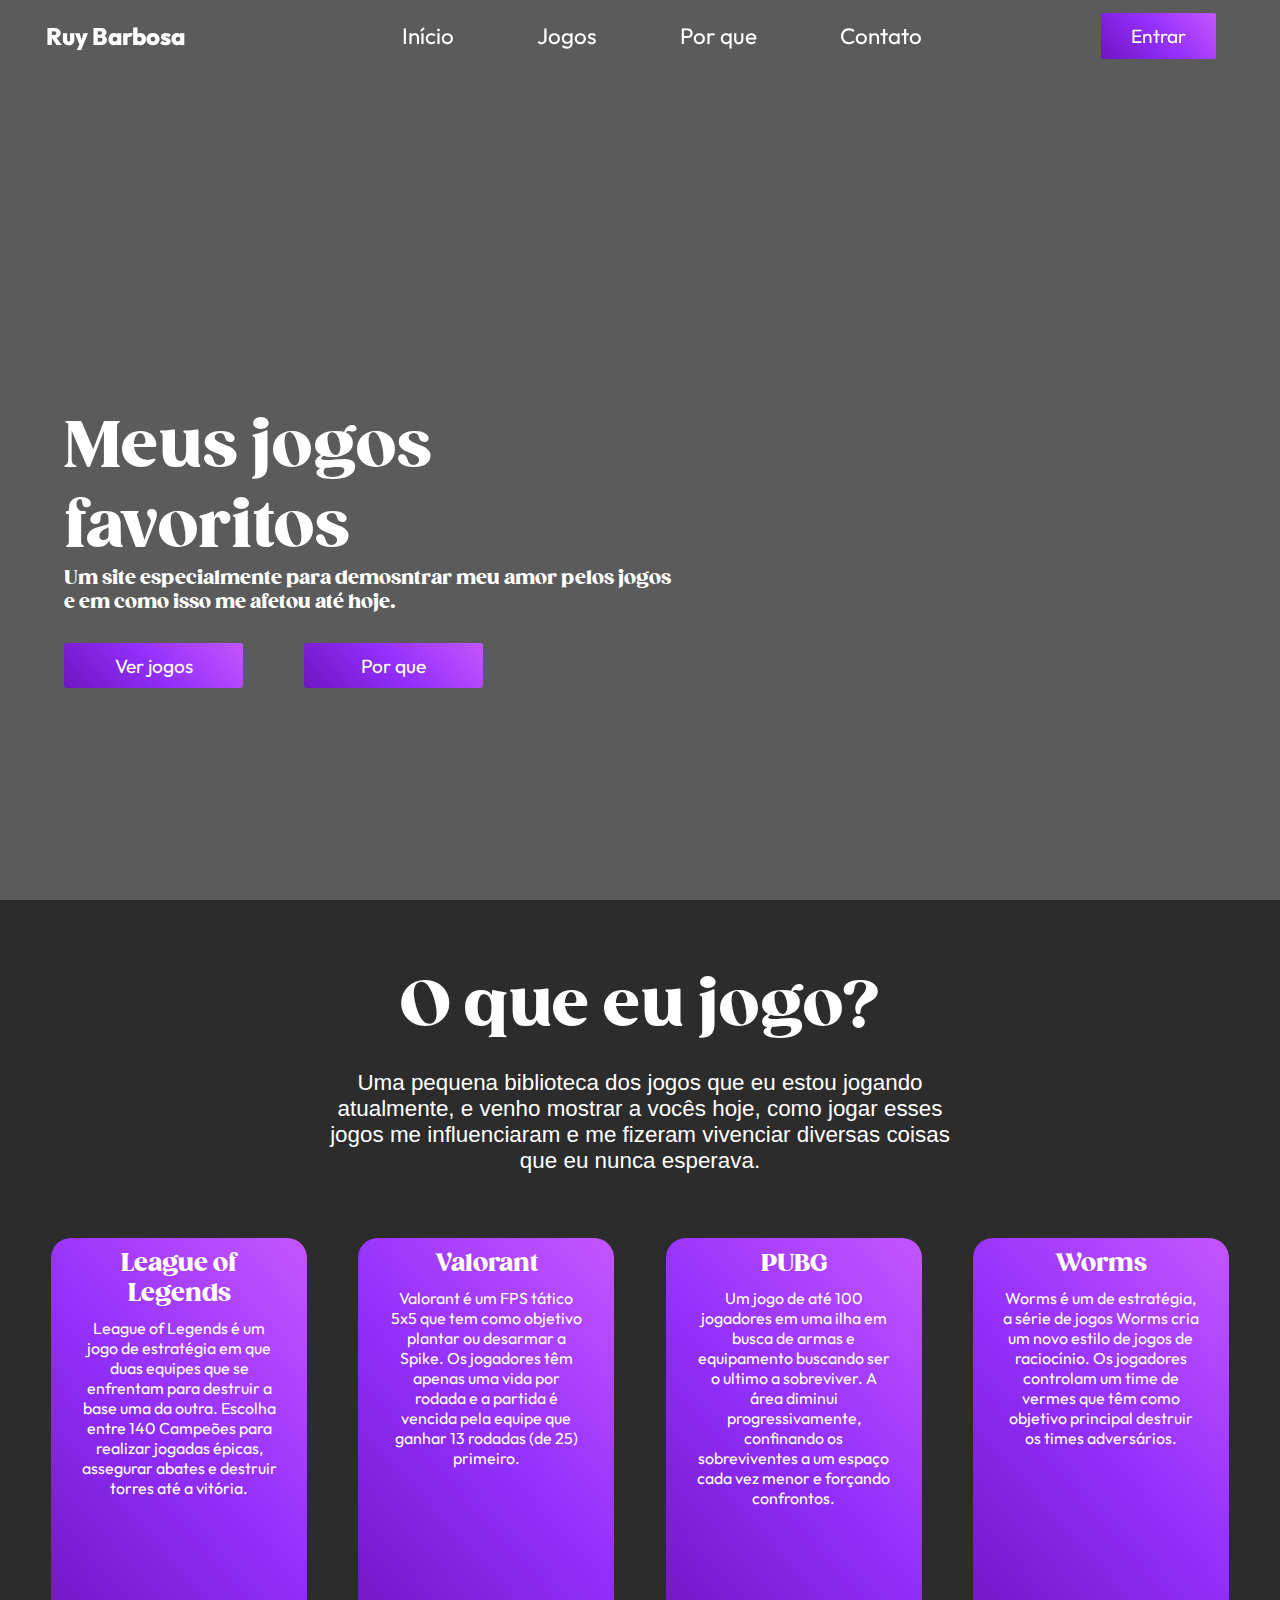
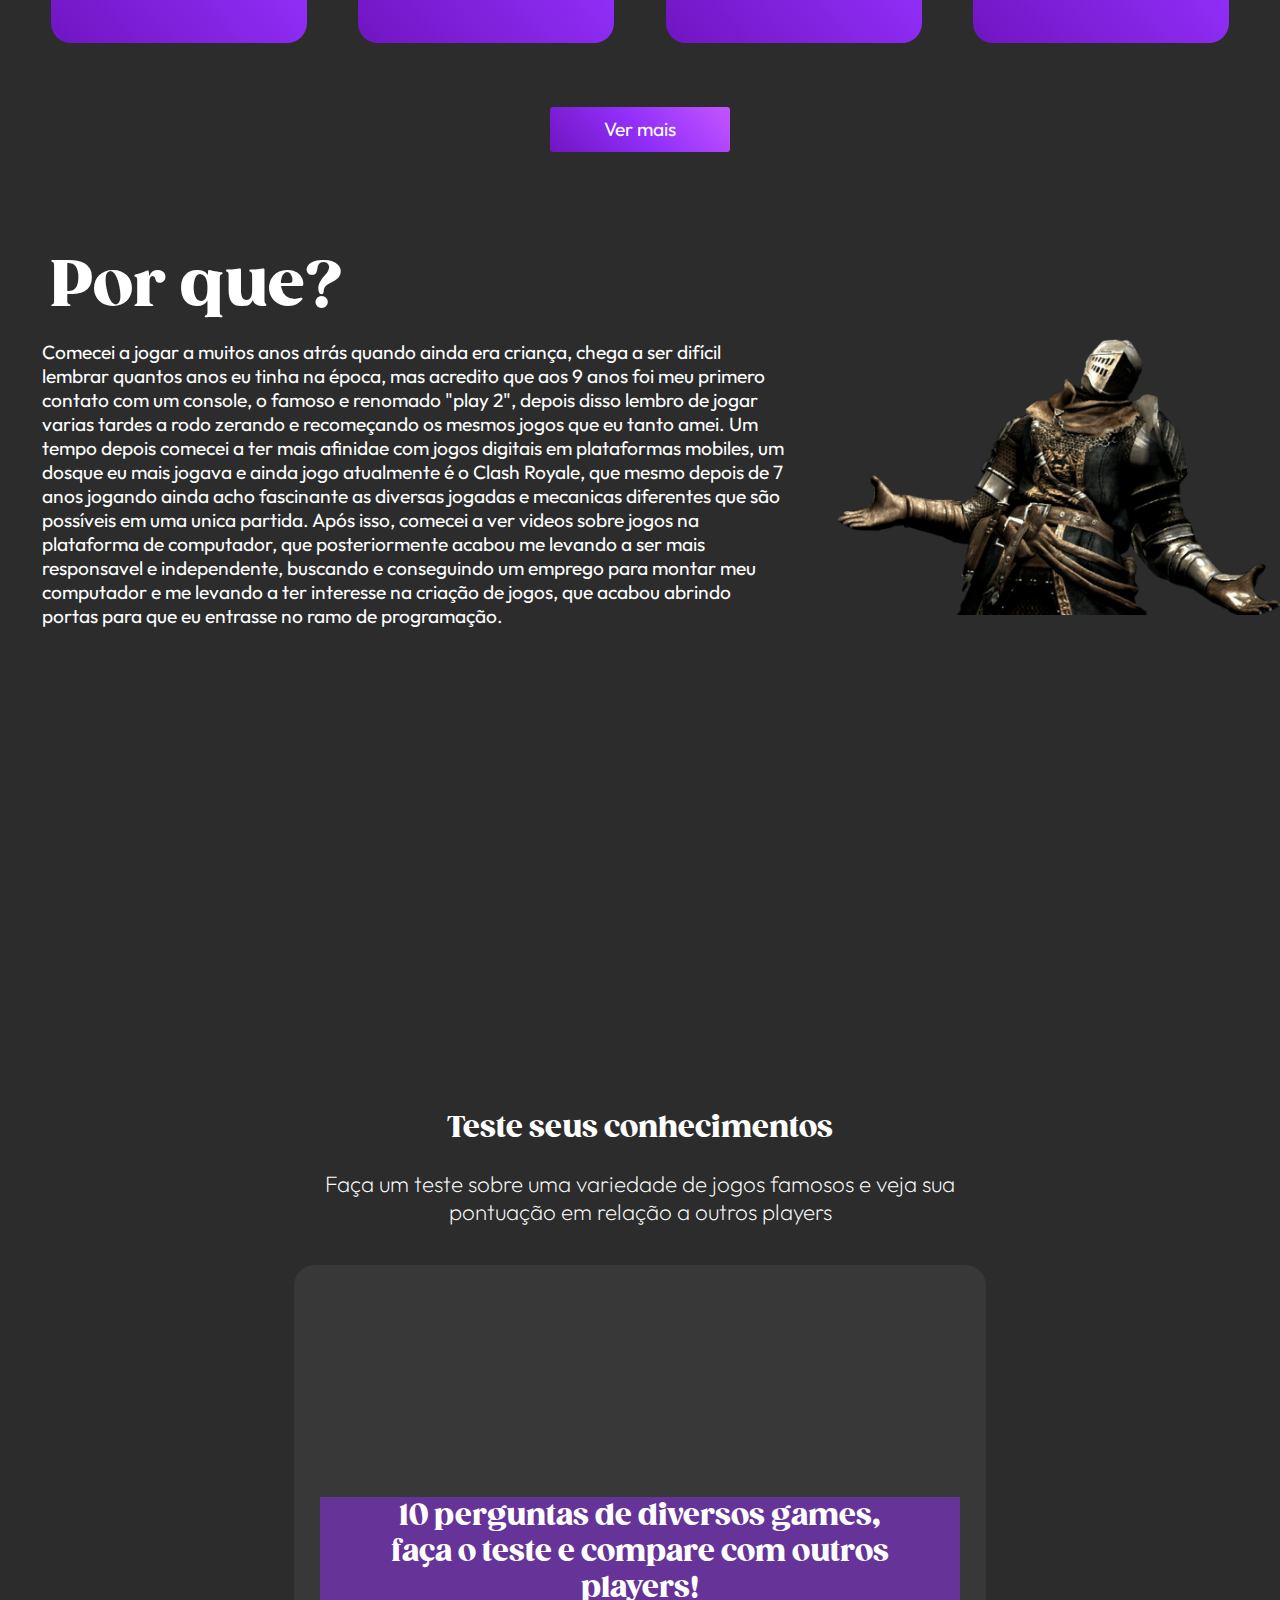
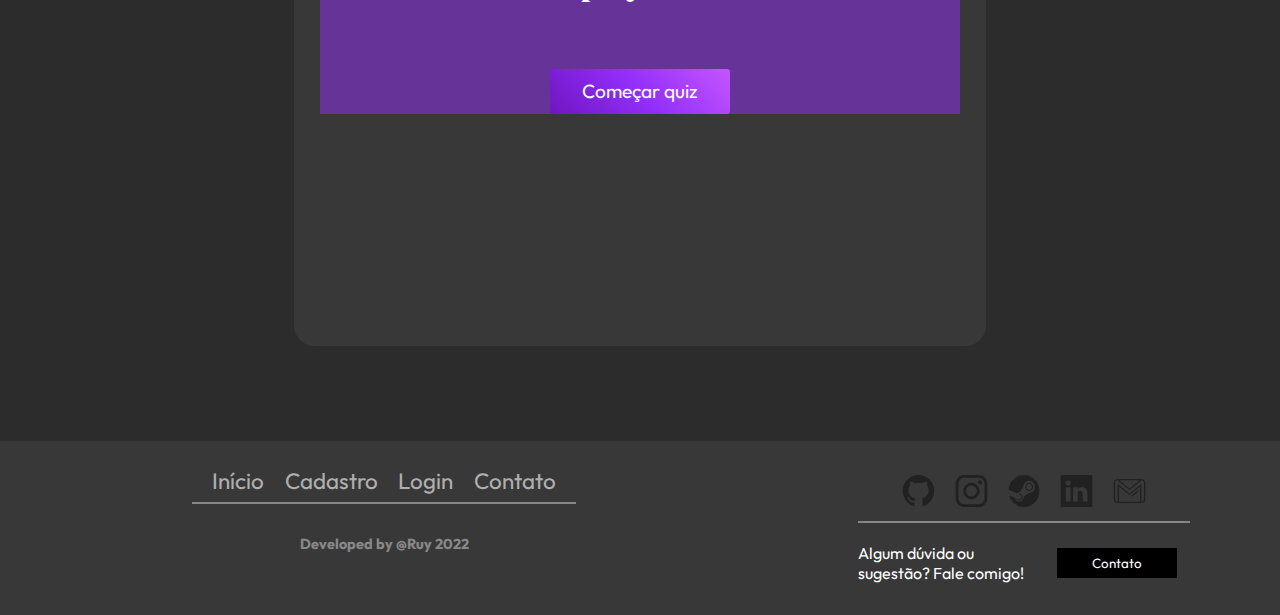
==== commit f1c95210: "começando função do quiz e fiquei meio travado" ====
--- a/index.html
+++ b/index.html
@@ -189,24 +189,195 @@
                 <p class="txt-quiz">Faça um teste sobre uma variedade de jogos famosos e veja sua pontuação em relação a
                     outros players
                 </p>
-                <div class="content-quiz">
-                    <div class="pergunta"></div>
-                    <div class="respostas">
-                        <div class="alternativa">
-
-                        </div>
-                        <div class="alternativa">
-
-                        </div>
-                        <div class="alternativa">
-
-                        </div>
-                        <div class="alternativa">
-                            
-                        </div>
-                    </div>
-
-                </div>
+               
+                <div class="container-btn-quiz" id="ct_btn_quiz">
+                <div class="btn-quiz">
+                    <h3>10 perguntas de diversos games, faça o teste e compare com outros players!</h3>
+                    <button onclick="Quiz()">Começar quiz</button>
+                </div>
+                </div>
+
+                <div class="content-quiz" id="p1" style="display: none;">
+                    <div id="pergunta1" class="PerguntaQuiz"></div>
+                    <div class="respostas">
+                        <div class="alternativa" id="alternativaA1" onclick="alternativaA1()">
+
+                        </div>
+                        <div class="alternativa" id="alternativaB1">
+
+                        </div>
+                        <div class="alternativa" id="alternativaC1">
+
+                        </div>
+                        <div class="alternativa" id="alternativaD1">
+
+                        </div>
+                    </div>
+                </div>
+
+                <div class="content-quiz" id="p2" style="display: none;">
+                    <div id="pergunta2" class="PerguntaQuiz"></div>
+                    <div class="respostas">
+                        <div class="alternativa" id="alternativaA2">
+
+                        </div>
+                        <div class="alternativa" id="alternativaB2">
+
+                        </div>
+                        <div class="alternativa" id="alternativaC2">
+
+                        </div>
+                        <div class="alternativa" id="alternativaD2">
+
+                        </div>
+                    </div>
+                </div>
+
+                <div class="content-quiz" id="p3" style="display: none;">
+                    <div id="pergunta3" class="PerguntaQuiz"></div>
+                    <div class="respostas">
+                        <div class="alternativa" id="alternativaA3">
+
+                        </div>
+                        <div class="alternativa" id="alternativaB3">
+
+                        </div>
+                        <div class="alternativa" id="alternativaC3">
+
+                        </div>
+                        <div class="alternativa" id="alternativaD3">
+
+                        </div>
+                    </div>
+                </div>
+
+                <div class="content-quiz" id="p4" style="display: none;">
+                    <div id="pergunta4" class="PerguntaQuiz"></div>
+                    <div class="respostas">
+                        <div class="alternativa" id="alternativaA4">
+
+                        </div>
+                        <div class="alternativa" id="alternativaB4">
+
+                        </div>
+                        <div class="alternativa" id="alternativaC4">
+
+                        </div>
+                        <div class="alternativa" id="alternativaD4">
+
+                        </div>
+                    </div>
+                </div>
+
+                <div class="content-quiz" id="p5" style="display: none;">
+                    <div id="pergunta5" class="PerguntaQuiz"></div>
+                    <div class="respostas">
+                        <div class="alternativa" id="alternativaA5">
+
+                        </div>
+                        <div class="alternativa" id="alternativaB5">
+
+                        </div>
+                        <div class="alternativa" id="alternativaC5">
+
+                        </div>
+                        <div class="alternativa" id="alternativaD5">
+
+                        </div>
+                    </div>
+                </div>
+
+                <div class="content-quiz" id="p6" style="display: none;">
+                    <div id="pergunta6" class="PerguntaQuiz"></div>
+                    <div class="respostas">
+                        <div class="alternativa" id="alternativaA6">
+
+                        </div>
+                        <div class="alternativa" id="alternativaB6">
+
+                        </div>
+                        <div class="alternativa" id="alternativaC6">
+
+                        </div>
+                        <div class="alternativa" id="alternativaD6">
+
+                        </div>
+                    </div>
+                </div>
+
+                <div class="content-quiz" id="p7" style="display: none;">
+                    <div id="pergunta7" class="PerguntaQuiz"></div>
+                    <div class="respostas">
+                        <div class="alternativa" id="alternativaA7">
+
+                        </div>
+                        <div class="alternativa" id="alternativaB7">
+
+                        </div>
+                        <div class="alternativa" id="alternativaC7">
+
+                        </div>
+                        <div class="alternativa" id="alternativaD7">
+
+                        </div>
+                    </div>
+                </div>
+
+                <div class="content-quiz" id="p8" style="display: none;">
+                    <div id="pergunta8" class="PerguntaQuiz"></div>
+                    <div class="respostas">
+                        <div class="alternativa" id="alternativaA8">
+
+                        </div>
+                        <div class="alternativa" id="alternativaB8">
+
+                        </div>
+                        <div class="alternativa" id="alternativaC8">
+
+                        </div>
+                        <div class="alternativa" id="alternativaD8">
+
+                        </div>
+                    </div>
+                </div>
+
+                <div class="content-quiz" id="p9" style="display: none;">
+                    <div id="pergunta9" class="PerguntaQuiz"></div>
+                    <div class="respostas">
+                        <div class="alternativa" id="alternativaA9">
+
+                        </div>
+                        <div class="alternativa" id="alternativaB9">
+
+                        </div>
+                        <div class="alternativa" id="alternativaC9">
+
+                        </div>
+                        <div class="alternativa" id="alternativaD9">
+
+                        </div>
+                    </div>
+                </div>
+
+                <div class="content-quiz" id="p10" style="display: none;">
+                    <div id="pergunta10" class="PerguntaQuiz"></div>
+                    <div class="respostas">
+                        <div class="alternativa" id="alternativaA10">
+
+                        </div>
+                        <div class="alternativa" id="alternativaB10">
+
+                        </div>
+                        <div class="alternativa" id="alternativaC10">
+
+                        </div>
+                        <div class="alternativa" id="alternativaD10">
+
+                        </div>
+                    </div>
+                </div>
+
+
             </div>
         </section>
     </main>
--- a/style.css
+++ b/style.css
@@ -2,7 +2,7 @@
 
 @font-face {
   font-family: "Gazpacho";
-  src: url(../projetoPessoal/font/Gazpacho\ Black.ttf)
+  src: url(./fonts/Gazpacho\ Black.ttf)
 }
 
 
@@ -420,12 +420,18 @@
   padding: 2%;
 }
 
-.pergunta {
+.PerguntaQuiz {
   margin-top: 1%;
   border-radius: 10px;
   width: 90%;
   height: 25%;
   background-color: white;
+  color: black;
+  font-family: 'Outfit', bold;
+  text-align: center;
+  font-size: 1.6em;
+  padding: 2%;
+  font-weight: 600;
 }
 
 .respostas {
@@ -433,14 +439,68 @@
   flex-direction: column;
   align-items: center;
   justify-content: space-evenly;
+  width: 100%;
 }
 
 .alternativa {
-  width: 85%;
+  margin-top: 3%;
+  width: 80%;
   height: 30%;
   background-color: white;
   border-radius: 10px;
-}
+  padding: 2%;
+  color: black;
+  font-size: 2em;
+  font-family: 'Outfit', bold;
+  font-weight: 600;
+}
+
+.container-btn-quiz {
+  margin-top: 3%;
+  width: 50%;
+  height: 70vh;
+  display: flex;
+  align-items: center;
+  flex-direction: column;
+  background-color: #383838;
+  border-radius: 3%;
+  padding: 2%;
+  justify-content: center;
+}
+
+.btn-quiz {
+  display: flex;
+  flex-direction: column;
+  justify-content: center;
+  align-items: center;
+  width: 100%;
+  background-color: rebeccapurple;
+}
+
+.container-quiz h3 {
+  width: 80%;
+  color: white;
+  font-size: 1.8em;
+  font-family: 'Gazpacho', serif;
+  text-align: center;
+  font-weight: 600;
+}
+
+.container-quiz button {
+  width: 14vw;
+  height: 5vh;
+  border: none;
+  border-radius: 3px;
+  margin-top: 10%;
+  color: white;
+  font-size: 1.2em;
+  font-weight: 400;
+  cursor: pointer;
+  font-family: 'Outfit', sans-serif;
+  background: rgb(112, 21, 194);
+  background: linear-gradient(48deg, rgba(112, 21, 194, 1) 0%, rgba(146, 47, 250, 1) 50%, rgba(196, 85, 255, 1) 100%);
+}
+
 
 
 /*footer*/
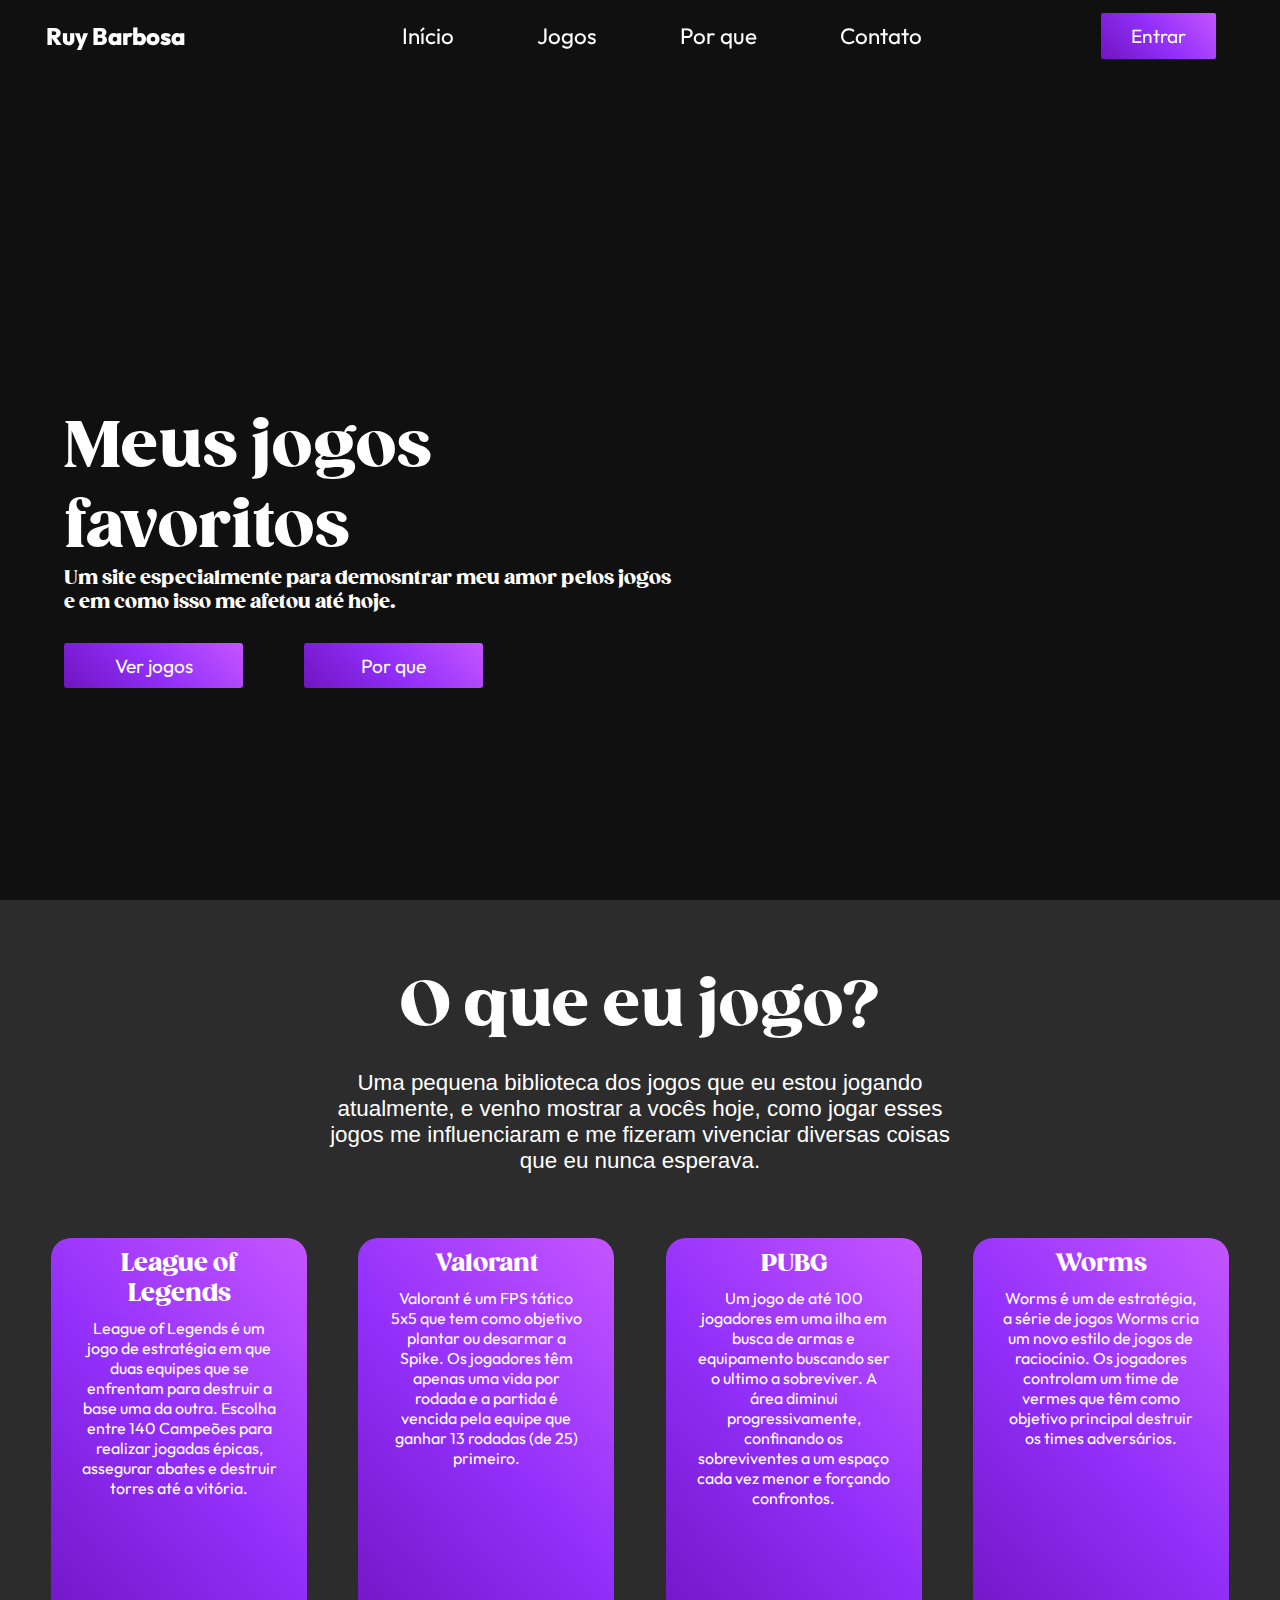
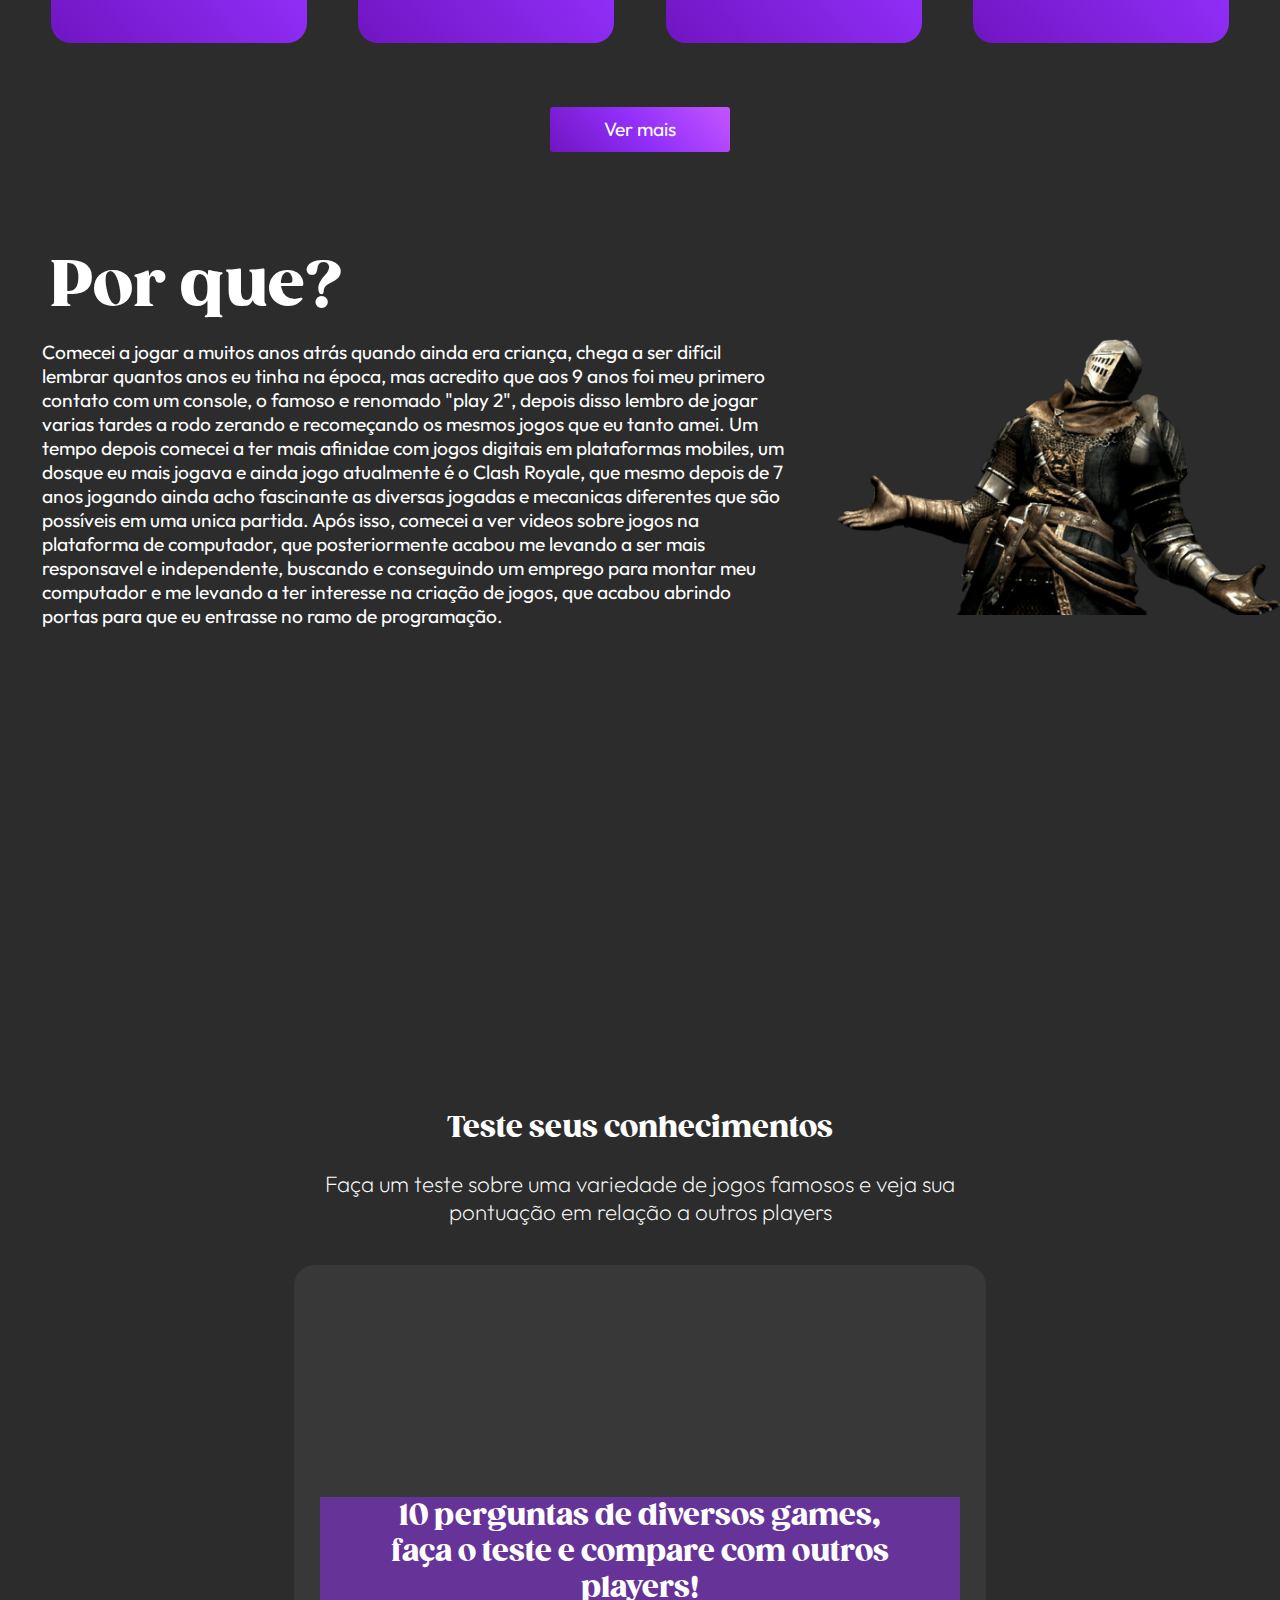
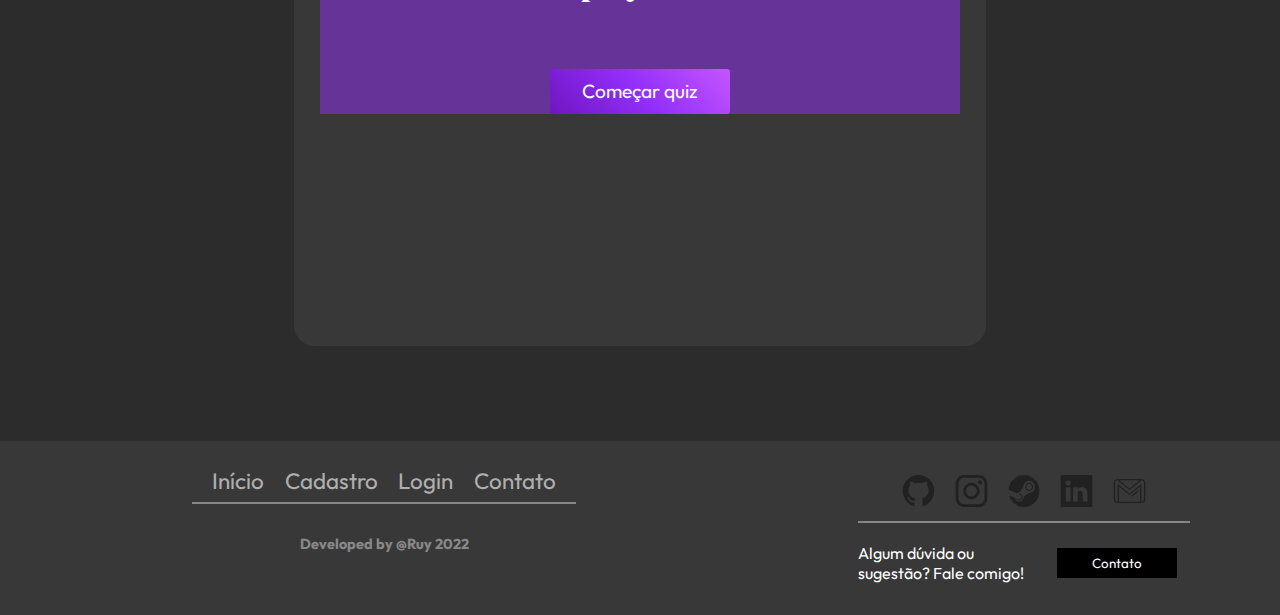
==== commit 0758884a: "Terminando lógica backend do quiz com ajuda, e organizando algumas coisas (style.css, Function.js)" ====
--- a/index.html
+++ b/index.html
@@ -2,12 +2,12 @@
 <html lang="en">
 
 <head>
-    <meta charset="UTF-8">
-    <meta http-equiv="X-UA-Compatible" content="IE=edge">
-    <meta name="viewport" content="width=device-width, initial-scale=1.0">
+    <meta charset="UTF-8" />
+    <meta http-equiv="X-UA-Compatible" content="IE=edge" />
+    <meta name="viewport" content="width=device-width, initial-scale=1.0" />
     <title>Ruy Barbosa</title>
-    <link rel="stylesheet" href="style.css">
-    <link rel="shortcut icon" href="./images/icon.jpg">
+    <link rel="stylesheet" href="style.css" />
+    <link rel="shortcut icon" href="./images/icon.jpg" />
 </head>
 
 <body>
@@ -34,12 +34,16 @@
         <section id="home">
             <div class="banner">
                 <video autoplay loop muted>
-                    <source src="./images/cinematic.mp4" type="video/mp4">
+                    <source src="./images/cinematic.mp4" type="video/mp4" />
                 </video>
                 <div class="txt">
-                    <h3 class="title">Meus jogos <br> favoritos</h3>
-                    <p class="txt-sec2">Um site especialmente para demosntrar meu amor pelos jogos<br> e em como
-                        isso me afetou até hoje.
+                    <h3 class="title">
+                        Meus jogos <br />
+                        favoritos
+                    </h3>
+                    <p class="txt-sec2">
+                        Um site especialmente para demosntrar meu amor pelos jogos<br />
+                        e em como isso me afetou até hoje.
                     </p>
                     <div class="botoes-banner">
                         <button class="btn-banner">Ver jogos</button>
@@ -55,99 +59,106 @@
             <div class="conteudo">
                 <div class="container-txt">
                     <h3>O que eu jogo?</h3>
-                    <p>Uma pequena biblioteca dos jogos que eu estou jogando atualmente, e venho mostrar a vocês hoje,
-                        como jogar esses jogos me influenciaram
-                        e me fizeram vivenciar diversas coisas que eu nunca esperava.</p>
+                    <p>
+                        Uma pequena biblioteca dos jogos que eu estou jogando
+                        atualmente, e venho mostrar a vocês hoje, como jogar esses
+                        jogos me influenciaram e me fizeram vivenciar diversas coisas
+                        que eu nunca esperava.
+                    </p>
                 </div>
                 <div class="container-cards">
                     <!--League of legends-->
                     <div class="cards">
                         <div class="content-card">
                             <h3>League of Legends</h3>
-                            <p>League of Legends é um jogo de estratégia em que duas equipes que se enfrentam para
-                                destruir a base uma da outra. Escolha entre 140 Campeões para realizar jogadas épicas,
-                                assegurar abates e destruir torres até a vitória.</p>
+                            <p>
+                                League of Legends é um jogo de estratégia em que duas
+                                equipes que se enfrentam para destruir a base uma da
+                                outra. Escolha entre 140 Campeões para realizar jogadas
+                                épicas, assegurar abates e destruir torres até a vitória.
+                            </p>
                         </div>
                     </div>
                     <!--Valorant-->
                     <div class="cards">
-
                         <div class="content-card">
                             <h3>Valorant</h3>
-                            <p>Valorant é um FPS tático 5x5 que tem como objetivo plantar ou desarmar a Spike. Os
-                                jogadores têm apenas uma vida por rodada e a partida é vencida pela equipe
-                                que ganhar 13 rodadas (de 25) primeiro.</p>
+                            <p>
+                                Valorant é um FPS tático 5x5 que tem como objetivo plantar
+                                ou desarmar a Spike. Os jogadores têm apenas uma vida por
+                                rodada e a partida é vencida pela equipe que ganhar 13
+                                rodadas (de 25) primeiro.
+                            </p>
                         </div>
                     </div>
                     <!--PUBG-->
                     <div class="cards">
-
                         <div class="content-card">
                             <h3>PUBG</h3>
-                            <p>Um jogo de até 100 jogadores em uma ilha em busca de armas e equipamento buscando ser o
-                                ultimo a sobreviver.
-                                A área diminui progressivamente, confinando
-                                os sobreviventes a um espaço cada vez menor e forçando confrontos.</p>
+                            <p>
+                                Um jogo de até 100 jogadores em uma ilha em busca de armas
+                                e equipamento buscando ser o ultimo a sobreviver. A área
+                                diminui progressivamente, confinando os sobreviventes a um
+                                espaço cada vez menor e forçando confrontos.
+                            </p>
                         </div>
                     </div>
                     <!--Worms-->
                     <div class="cards">
                         <div class="content-card">
                             <h3>Worms</h3>
-                            <p>Worms é um de estratégia, a série de jogos Worms cria um novo estilo de jogos de
-                                raciocínio. Os jogadores controlam um time de vermes que têm como objetivo principal
-                                destruir os times adversários.</p>
-                        </div>
-                    </div>
-
-
+                            <p>
+                                Worms é um de estratégia, a série de jogos Worms cria um
+                                novo estilo de jogos de raciocínio. Os jogadores controlam
+                                um time de vermes que têm como objetivo principal destruir
+                                os times adversários.
+                            </p>
+                        </div>
+                    </div>
                 </div>
                 <div class="alinhar-btn" id="mostrar">
                     <button onclick="showSection()">Ver mais</button>
                 </div>
-                <div class="alinhar-btn" id="esconder" style="display: none;">
+                <div class="alinhar-btn" id="esconder" style="display: none">
                     <button onclick="showSection()">Mostrar menos</button>
                 </div>
             </div>
-
-
-        </section>
-        <section id="biblioteca" style="display: none;">
-
+        </section>
+        <section id="biblioteca" style="display: none">
             <div class="container-biblioteca">
                 <div class="divisoria">
                     <div class="card-vid">
-                        <img src="./images/banner1.jpg" alt="">
-                    </div>
-                </div>
-                <div class="divisoria">
-                    <div class="card-vid">
-                        <img src="./images/banner2.jpg" alt="">
-                    </div>
-                    <br>
-                    <br>
-                    <div class="card-vid">
-                        <img src="./images/banner3.jpg" alt="">
-                    </div>
-                </div>
-                <div class="divisoria">
-                    <div class="card-vid">
-                        <img src="./images/banner4.png" alt="">
-                    </div>
-                </div>
-                <div class="divisoria">
-                    <div class="card-vid">
-                        <img src="./images/banner5.jpg" alt="">
-                    </div>
-                    <br>
-                    <br>
-                    <div class="card-vid">
-                        <img src="./images/banner6.jpg" alt="">
-                    </div>
-                </div>
-                <div class="divisoria">
-                    <div class="card-vid">
-                        <img src="./images/banner7.jpg" alt="">
+                        <img src="./images/banner1.jpg" alt="" />
+                    </div>
+                </div>
+                <div class="divisoria">
+                    <div class="card-vid">
+                        <img src="./images/banner2.jpg" alt="" />
+                    </div>
+                    <br />
+                    <br />
+                    <div class="card-vid">
+                        <img src="./images/banner3.jpg" alt="" />
+                    </div>
+                </div>
+                <div class="divisoria">
+                    <div class="card-vid">
+                        <img src="./images/banner4.png" alt="" />
+                    </div>
+                </div>
+                <div class="divisoria">
+                    <div class="card-vid">
+                        <img src="./images/banner5.jpg" alt="" />
+                    </div>
+                    <br />
+                    <br />
+                    <div class="card-vid">
+                        <img src="./images/banner6.jpg" alt="" />
+                    </div>
+                </div>
+                <div class="divisoria">
+                    <div class="card-vid">
+                        <img src="./images/banner7.jpg" alt="" />
                     </div>
                 </div>
             </div>
@@ -158,230 +169,71 @@
             <div class="container-porque">
                 <div class="container-esquerda-pq">
                     <h3 class="title-pq">Por que?</h3>
-                    <p class="txt-pq">Comecei a jogar a muitos anos atrás quando ainda era criança, chega a ser difícil
-                        lembrar quantos anos eu tinha na época, mas acredito que aos 9 anos foi meu primero contato com
-                        um console, o famoso e renomado
-                        "play 2", depois disso lembro de jogar varias tardes a rodo zerando e recomeçando os mesmos
-                        jogos que eu tanto amei. Um tempo depois comecei a ter mais afinidae com jogos digitais em
-                        plataformas mobiles, um dosque eu mais jogava
-                        e ainda jogo atualmente é o Clash Royale, que mesmo depois de 7 anos jogando ainda acho
-                        fascinante as diversas jogadas e mecanicas diferentes que são possíveis em uma unica partida.
-                        Após isso, comecei a ver videos sobre jogos na plataforma de
-                        computador, que posteriormente acabou me levando a ser mais responsavel e independente, buscando
-                        e conseguindo um emprego para montar meu computador e me levando a ter interesse na criação de
-                        jogos, que acabou abrindo portas para que eu entrasse
-                        no ramo de programação.
+                    <p class="txt-pq">
+                        Comecei a jogar a muitos anos atrás quando ainda era criança,
+                        chega a ser difícil lembrar quantos anos eu tinha na época,
+                        mas acredito que aos 9 anos foi meu primero contato com um
+                        console, o famoso e renomado "play 2", depois disso lembro de
+                        jogar varias tardes a rodo zerando e recomeçando os mesmos
+                        jogos que eu tanto amei. Um tempo depois comecei a ter mais
+                        afinidae com jogos digitais em plataformas mobiles, um dosque
+                        eu mais jogava e ainda jogo atualmente é o Clash Royale, que
+                        mesmo depois de 7 anos jogando ainda acho fascinante as
+                        diversas jogadas e mecanicas diferentes que são possíveis em
+                        uma unica partida. Após isso, comecei a ver videos sobre jogos
+                        na plataforma de computador, que posteriormente acabou me
+                        levando a ser mais responsavel e independente, buscando e
+                        conseguindo um emprego para montar meu computador e me levando
+                        a ter interesse na criação de jogos, que acabou abrindo portas
+                        para que eu entrasse no ramo de programação.
                     </p>
-
                 </div>
                 <div class="container-direita-pq">
-                    <img src="./images/d.png.opdownload" alt="">
-                </div>
-            </div>
-        </section>
-
-
+                    <img src="./images/d.png.opdownload" alt="" />
+                </div>
+            </div>
+        </section>
 
         <!--Section do Quiz-->
         <section id="quiz">
             <div class="container-quiz">
                 <h3 class="title-quiz">Teste seus conhecimentos</h3>
-                <p class="txt-quiz">Faça um teste sobre uma variedade de jogos famosos e veja sua pontuação em relação a
-                    outros players
+                <p class="txt-quiz">
+                    Faça um teste sobre uma variedade de jogos famosos e veja sua
+                    pontuação em relação a outros players
                 </p>
-               
+
                 <div class="container-btn-quiz" id="ct_btn_quiz">
-                <div class="btn-quiz">
-                    <h3>10 perguntas de diversos games, faça o teste e compare com outros players!</h3>
-                    <button onclick="Quiz()">Começar quiz</button>
-                </div>
-                </div>
-
-                <div class="content-quiz" id="p1" style="display: none;">
-                    <div id="pergunta1" class="PerguntaQuiz"></div>
+                    <div class="btn-quiz">
+                        <h3>
+                            10 perguntas de diversos games, faça o teste e compare com
+                            outros players!
+                        </h3>
+                        <button onclick="Quiz()">Começar quiz</button>
+                    </div>
+                </div>
+
+                <div class="content-quiz" id="ct_quiz" style="display: none">
+                    <div id="pergunta" class="PerguntaQuiz"></div>
                     <div class="respostas">
-                        <div class="alternativa" id="alternativaA1" onclick="alternativaA1()">
-
-                        </div>
-                        <div class="alternativa" id="alternativaB1">
-
-                        </div>
-                        <div class="alternativa" id="alternativaC1">
-
-                        </div>
-                        <div class="alternativa" id="alternativaD1">
-
-                        </div>
-                    </div>
-                </div>
-
-                <div class="content-quiz" id="p2" style="display: none;">
-                    <div id="pergunta2" class="PerguntaQuiz"></div>
-                    <div class="respostas">
-                        <div class="alternativa" id="alternativaA2">
-
-                        </div>
-                        <div class="alternativa" id="alternativaB2">
-
-                        </div>
-                        <div class="alternativa" id="alternativaC2">
-
-                        </div>
-                        <div class="alternativa" id="alternativaD2">
-
-                        </div>
-                    </div>
-                </div>
-
-                <div class="content-quiz" id="p3" style="display: none;">
-                    <div id="pergunta3" class="PerguntaQuiz"></div>
-                    <div class="respostas">
-                        <div class="alternativa" id="alternativaA3">
-
-                        </div>
-                        <div class="alternativa" id="alternativaB3">
-
-                        </div>
-                        <div class="alternativa" id="alternativaC3">
-
-                        </div>
-                        <div class="alternativa" id="alternativaD3">
-
-                        </div>
-                    </div>
-                </div>
-
-                <div class="content-quiz" id="p4" style="display: none;">
-                    <div id="pergunta4" class="PerguntaQuiz"></div>
-                    <div class="respostas">
-                        <div class="alternativa" id="alternativaA4">
-
-                        </div>
-                        <div class="alternativa" id="alternativaB4">
-
-                        </div>
-                        <div class="alternativa" id="alternativaC4">
-
-                        </div>
-                        <div class="alternativa" id="alternativaD4">
-
-                        </div>
-                    </div>
-                </div>
-
-                <div class="content-quiz" id="p5" style="display: none;">
-                    <div id="pergunta5" class="PerguntaQuiz"></div>
-                    <div class="respostas">
-                        <div class="alternativa" id="alternativaA5">
-
-                        </div>
-                        <div class="alternativa" id="alternativaB5">
-
-                        </div>
-                        <div class="alternativa" id="alternativaC5">
-
-                        </div>
-                        <div class="alternativa" id="alternativaD5">
-
-                        </div>
-                    </div>
-                </div>
-
-                <div class="content-quiz" id="p6" style="display: none;">
-                    <div id="pergunta6" class="PerguntaQuiz"></div>
-                    <div class="respostas">
-                        <div class="alternativa" id="alternativaA6">
-
-                        </div>
-                        <div class="alternativa" id="alternativaB6">
-
-                        </div>
-                        <div class="alternativa" id="alternativaC6">
-
-                        </div>
-                        <div class="alternativa" id="alternativaD6">
-
-                        </div>
-                    </div>
-                </div>
-
-                <div class="content-quiz" id="p7" style="display: none;">
-                    <div id="pergunta7" class="PerguntaQuiz"></div>
-                    <div class="respostas">
-                        <div class="alternativa" id="alternativaA7">
-
-                        </div>
-                        <div class="alternativa" id="alternativaB7">
-
-                        </div>
-                        <div class="alternativa" id="alternativaC7">
-
-                        </div>
-                        <div class="alternativa" id="alternativaD7">
-
-                        </div>
-                    </div>
-                </div>
-
-                <div class="content-quiz" id="p8" style="display: none;">
-                    <div id="pergunta8" class="PerguntaQuiz"></div>
-                    <div class="respostas">
-                        <div class="alternativa" id="alternativaA8">
-
-                        </div>
-                        <div class="alternativa" id="alternativaB8">
-
-                        </div>
-                        <div class="alternativa" id="alternativaC8">
-
-                        </div>
-                        <div class="alternativa" id="alternativaD8">
-
-                        </div>
-                    </div>
-                </div>
-
-                <div class="content-quiz" id="p9" style="display: none;">
-                    <div id="pergunta9" class="PerguntaQuiz"></div>
-                    <div class="respostas">
-                        <div class="alternativa" id="alternativaA9">
-
-                        </div>
-                        <div class="alternativa" id="alternativaB9">
-
-                        </div>
-                        <div class="alternativa" id="alternativaC9">
-
-                        </div>
-                        <div class="alternativa" id="alternativaD9">
-
-                        </div>
-                    </div>
-                </div>
-
-                <div class="content-quiz" id="p10" style="display: none;">
-                    <div id="pergunta10" class="PerguntaQuiz"></div>
-                    <div class="respostas">
-                        <div class="alternativa" id="alternativaA10">
-
-                        </div>
-                        <div class="alternativa" id="alternativaB10">
-
-                        </div>
-                        <div class="alternativa" id="alternativaC10">
-
-                        </div>
-                        <div class="alternativa" id="alternativaD10">
-
-                        </div>
-                    </div>
-                </div>
-
-
+                        <div class="alternativa" id="alternativa"></div>
+                        <div class="alternativa" id="alternativa"></div>
+                        <div class="alternativa" id="alternativa"></div>
+                        <div class="alternativa" id="alternativa"></div>
+                    </div>
+                </div>
+
+                <div class="container-btn-quiz" id="ct_score" style="display: none">
+                    <div class="btn-quiz">
+                        <h3>acabo pç</h3>
+                        <span id="acertos"></span>
+                        <span id="erros"></span>
+                        <button onclick="Quiz()">Recomeçar quiz</button>
+                    </div>
+                </div>
             </div>
         </section>
     </main>
-
 
     <!-- footer -->
     <footer>
@@ -400,27 +252,25 @@
             </div>
             <div class="direita">
                 <div class="sociais">
-                    <a href="https://github.com/RuyBarbosa22" target="_blank"><img src="./images/github.svg"></a>
+                    <a href="https://github.com/RuyBarbosa22" target="_blank"><img src="./images/github.svg" /></a>
                     <!--Git Hub-->
-                    <a href="https://www.instagram.com/ysd.ruyy/" target="_blank"><img src="./images/instagram.svg"></a>
+                    <a href="https://www.instagram.com/ysd.ruyy/" target="_blank"><img
+                            src="./images/instagram.svg" /></a>
                     <!--Istagram-->
                     <a href="https://steamcommunity.com/id/MeneAkatsu/" target="_blank"><img
-                            src="./images/steam.svg"></a>
+                            src="./images/steam.svg" /></a>
                     <!--Steam-->
                     <a href="https://www.linkedin.com/in/ruy-barbosa-231aa1239/" target="_blank"><img
-                            src="./images/linkedin.svg"></a>
+                            src="./images/linkedin.svg" /></a>
                     <!--Linkedin-->
                     <a href="https://mail.google.com/mail/u/0/#inbox?compose=DmwnWsCcMvcDQrZxBgTPHdpszXvKgsLVtPPxLXwThqFLGjNvjGMvhpklMcXlclQBLnzXKtFCnxbv"
-                        target="_blank"><img src="./images/gmail.svg"></a>
+                        target="_blank"><img src="./images/gmail.svg" /></a>
                     <!--Gmail-->
                 </div>
                 <div class="detalhe2"></div>
                 <div class="container-contato">
                     <p id="desc-btn">Algum dúvida ou sugestão? Fale comigo!</p>
-                    <button id="btn-footer">
-                        Contato
-                    </button>
-
+                    <button id="btn-footer">Contato</button>
                 </div>
             </div>
         </div>
--- a/style.css
+++ b/style.css
@@ -1,19 +1,21 @@
 @import url('https://fonts.googleapis.com/css2?family=Outfit:wght@100&display=swap');
 
 @font-face {
-  font-family: "Gazpacho";
-  src: url(./fonts/Gazpacho\ Black.ttf)
-}
-
+  font-family: 'Gazpacho';
+  src: url(./fonts/Gazpacho\ Black.ttf);
+}
 
 * {
   padding: 0;
   margin: 0;
   vertical-align: baseline;
   list-style: none;
-  border: 0
-}
-
+  border: 0;
+}
+
+body {
+  background-color: #2c2c2c;
+}
 
 /*usar fonte gazpacho para o titulo do site*/
 
@@ -37,10 +39,9 @@
 .sticky {
   background-color: #2c2c2c;
   height: 8vh;
-  transition: .5s;
-  box-shadow: rgba(0, 0, 0, .4) 0px 3px 3px;
-}
-
+  transition: 0.5s;
+  box-shadow: rgba(0, 0, 0, 0.4) 0px 3px 3px;
+}
 
 .cad-log {
   width: 20vw;
@@ -98,7 +99,10 @@
   margin-left: 50%;
   font-family: 'Outfit', sans-serif;
   background: rgb(112, 21, 194);
-  background: linear-gradient(48deg, rgba(112, 21, 194, 1) 0%, rgba(146, 47, 250, 1) 50%, rgba(196, 85, 255, 1) 100%);
+  background: linear-gradient(48deg,
+      rgba(112, 21, 194, 1) 0%,
+      rgba(146, 47, 250, 1) 50%,
+      rgba(196, 85, 255, 1) 100%);
 }
 
 .banner {
@@ -107,7 +111,8 @@
   height: 100vh;
   display: flex;
   justify-content: center;
-  background-image: linear-gradient(rgba(0, 0, 0, 0.644), rgba(0, 0, 0, 0.644));
+  background-image: linear-gradient(rgba(0, 0, 0, 0.644),
+      rgba(0, 0, 0, 0.644));
 }
 
 .banner video {
@@ -140,14 +145,14 @@
 .title {
   font-size: 4em;
   color: white;
-  font-family: "Gazpacho", serif;
+  font-family: 'Gazpacho', serif;
   text-align: left;
 }
 
 .txt-sec2 {
   font-size: 1.2em;
   color: white;
-  font-family: "Gazpacho";
+  font-family: 'Gazpacho';
 }
 
 .botoes-banner {
@@ -170,7 +175,10 @@
   cursor: pointer;
   font-family: 'Outfit', sans-serif;
   background: rgb(112, 21, 194);
-  background: linear-gradient(48deg, rgba(112, 21, 194, 1) 0%, rgba(146, 47, 250, 1) 50%, rgba(196, 85, 255, 1) 100%);
+  background: linear-gradient(48deg,
+      rgba(112, 21, 194, 1) 0%,
+      rgba(146, 47, 250, 1) 50%,
+      rgba(196, 85, 255, 1) 100%);
 }
 
 .container-txt {
@@ -224,7 +232,10 @@
   height: 45vh;
   border-radius: 20px;
   background: rgb(112, 21, 194);
-  background: linear-gradient(48deg, rgba(112, 21, 194, 1) 0%, rgba(146, 47, 250, 1) 50%, rgba(196, 85, 255, 1) 100%);
+  background: linear-gradient(48deg,
+      rgba(112, 21, 194, 1) 0%,
+      rgba(146, 47, 250, 1) 50%,
+      rgba(196, 85, 255, 1) 100%);
   display: flex;
   flex-direction: column;
   align-items: center;
@@ -275,7 +286,10 @@
   cursor: pointer;
   font-family: 'Outfit', sans-serif;
   background: rgb(112, 21, 194);
-  background: linear-gradient(48deg, rgba(112, 21, 194, 1) 0%, rgba(146, 47, 250, 1) 50%, rgba(196, 85, 255, 1) 100%);
+  background: linear-gradient(48deg,
+      rgba(112, 21, 194, 1) 0%,
+      rgba(146, 47, 250, 1) 50%,
+      rgba(196, 85, 255, 1) 100%);
 }
 
 /*design biblioteca*/
@@ -328,7 +342,6 @@
   align-items: center;
   width: 100%;
   height: 100vh;
-
 }
 
 .container-esquerda-pq {
@@ -357,12 +370,11 @@
 .title-pq {
   font-size: 4em;
   color: white;
-  font-family: "Gazpacho", serif;
+  font-family: 'Gazpacho', serif;
   text-align: left;
   margin-left: 6%;
   margin-top: 8%;
 }
-
 
 .txt-pq {
   font-size: 1.2em;
@@ -376,7 +388,6 @@
 
 /* Section Quiz*/
 
-
 .container-quiz {
   display: flex;
   flex-direction: column;
@@ -406,7 +417,6 @@
   margin-top: 2%;
   text-align: center;
 }
-
 
 .content-quiz {
   margin-top: 3%;
@@ -453,6 +463,13 @@
   font-size: 2em;
   font-family: 'Outfit', bold;
   font-weight: 600;
+  cursor: pointer;
+  opacity: 0.8;
+  transition: 0.3s;
+}
+
+.alternativa:hover {
+  opacity: 1;
 }
 
 .container-btn-quiz {
@@ -498,10 +515,11 @@
   cursor: pointer;
   font-family: 'Outfit', sans-serif;
   background: rgb(112, 21, 194);
-  background: linear-gradient(48deg, rgba(112, 21, 194, 1) 0%, rgba(146, 47, 250, 1) 50%, rgba(196, 85, 255, 1) 100%);
-}
-
-
+  background: linear-gradient(48deg,
+      rgba(112, 21, 194, 1) 0%,
+      rgba(146, 47, 250, 1) 50%,
+      rgba(196, 85, 255, 1) 100%);
+}
 
 /*footer*/
 
@@ -567,7 +585,7 @@
 .assinatura {
   font-family: 'Outfit', sans-serif;
   margin-top: 4%;
-  margin-top: 4%
+  margin-top: 4%;
 }
 
 .assinatura h3 {
@@ -618,4 +636,12 @@
   margin-top: 1%;
   opacity: 0.4;
   background-color: white;
+}
+
+.correct {
+  outline: green 4px solid;
+}
+
+.incorrect {
+  outline: red 4px solid;
 }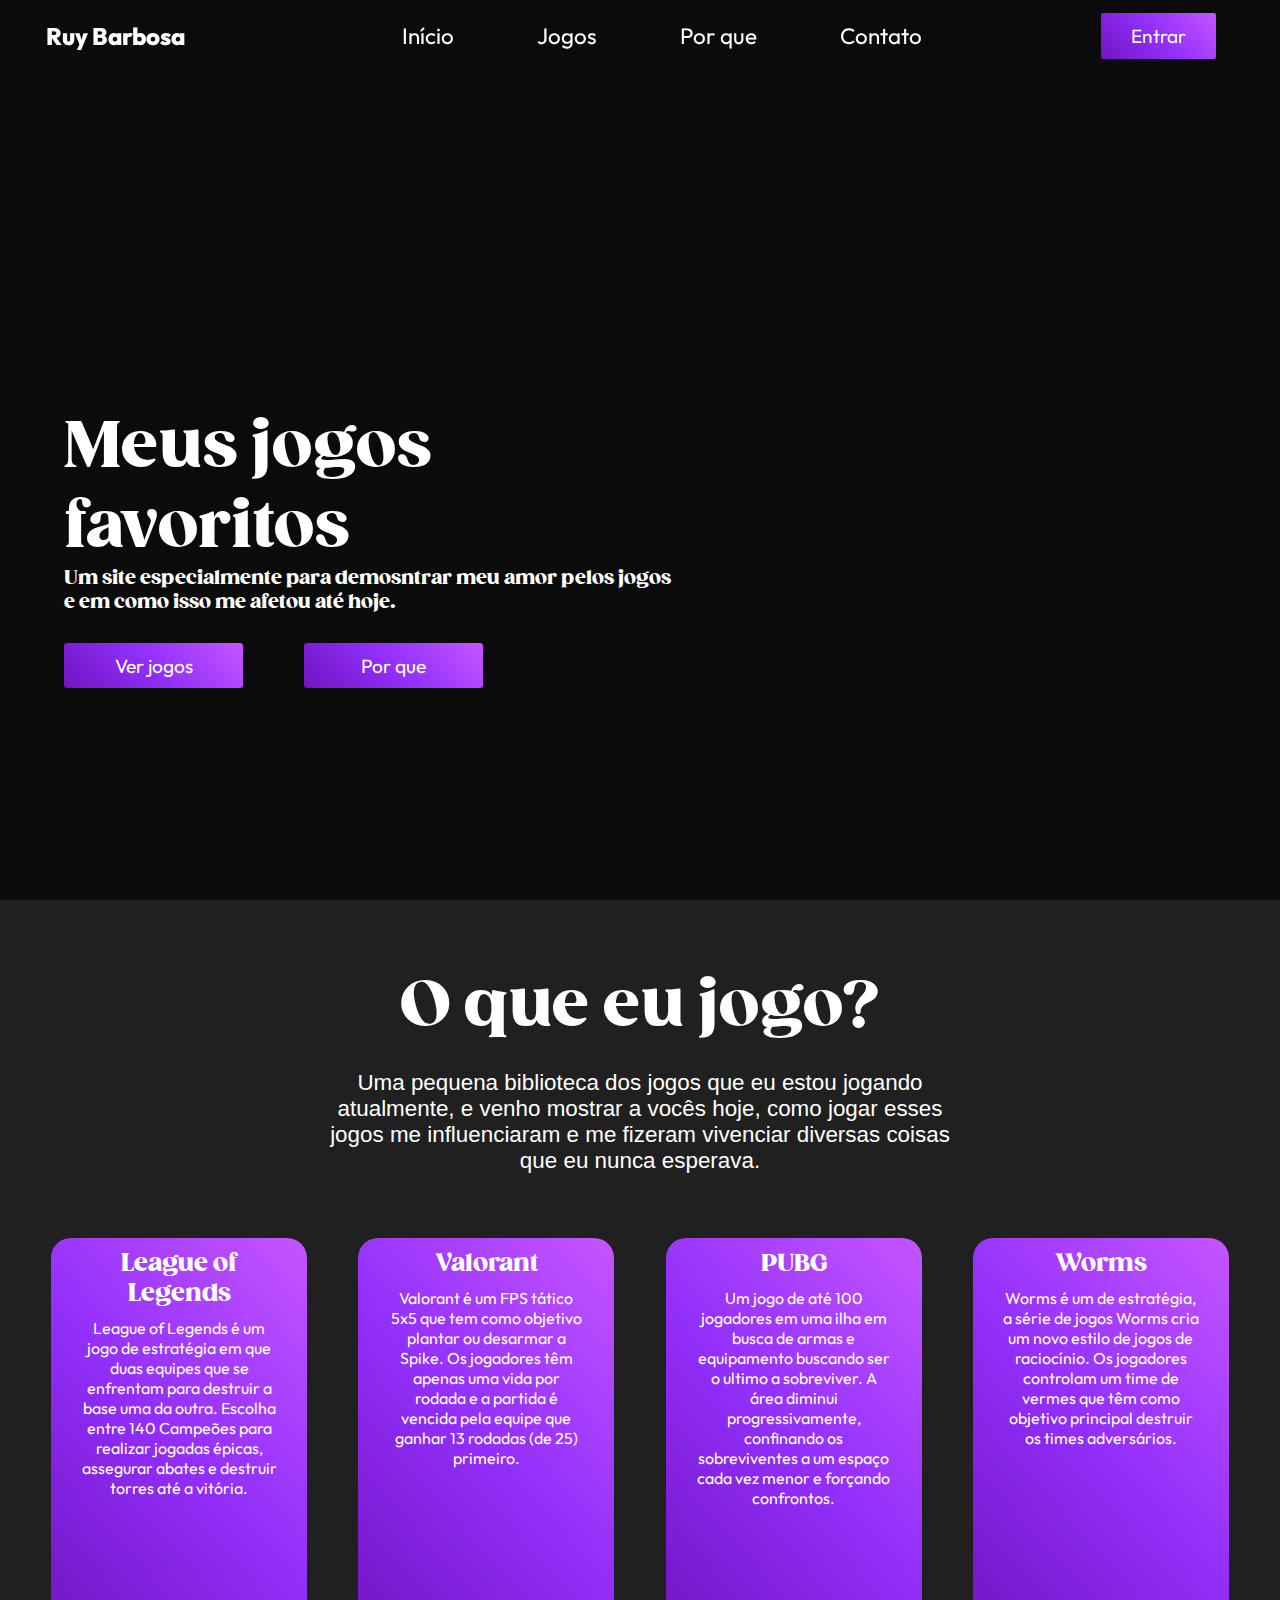
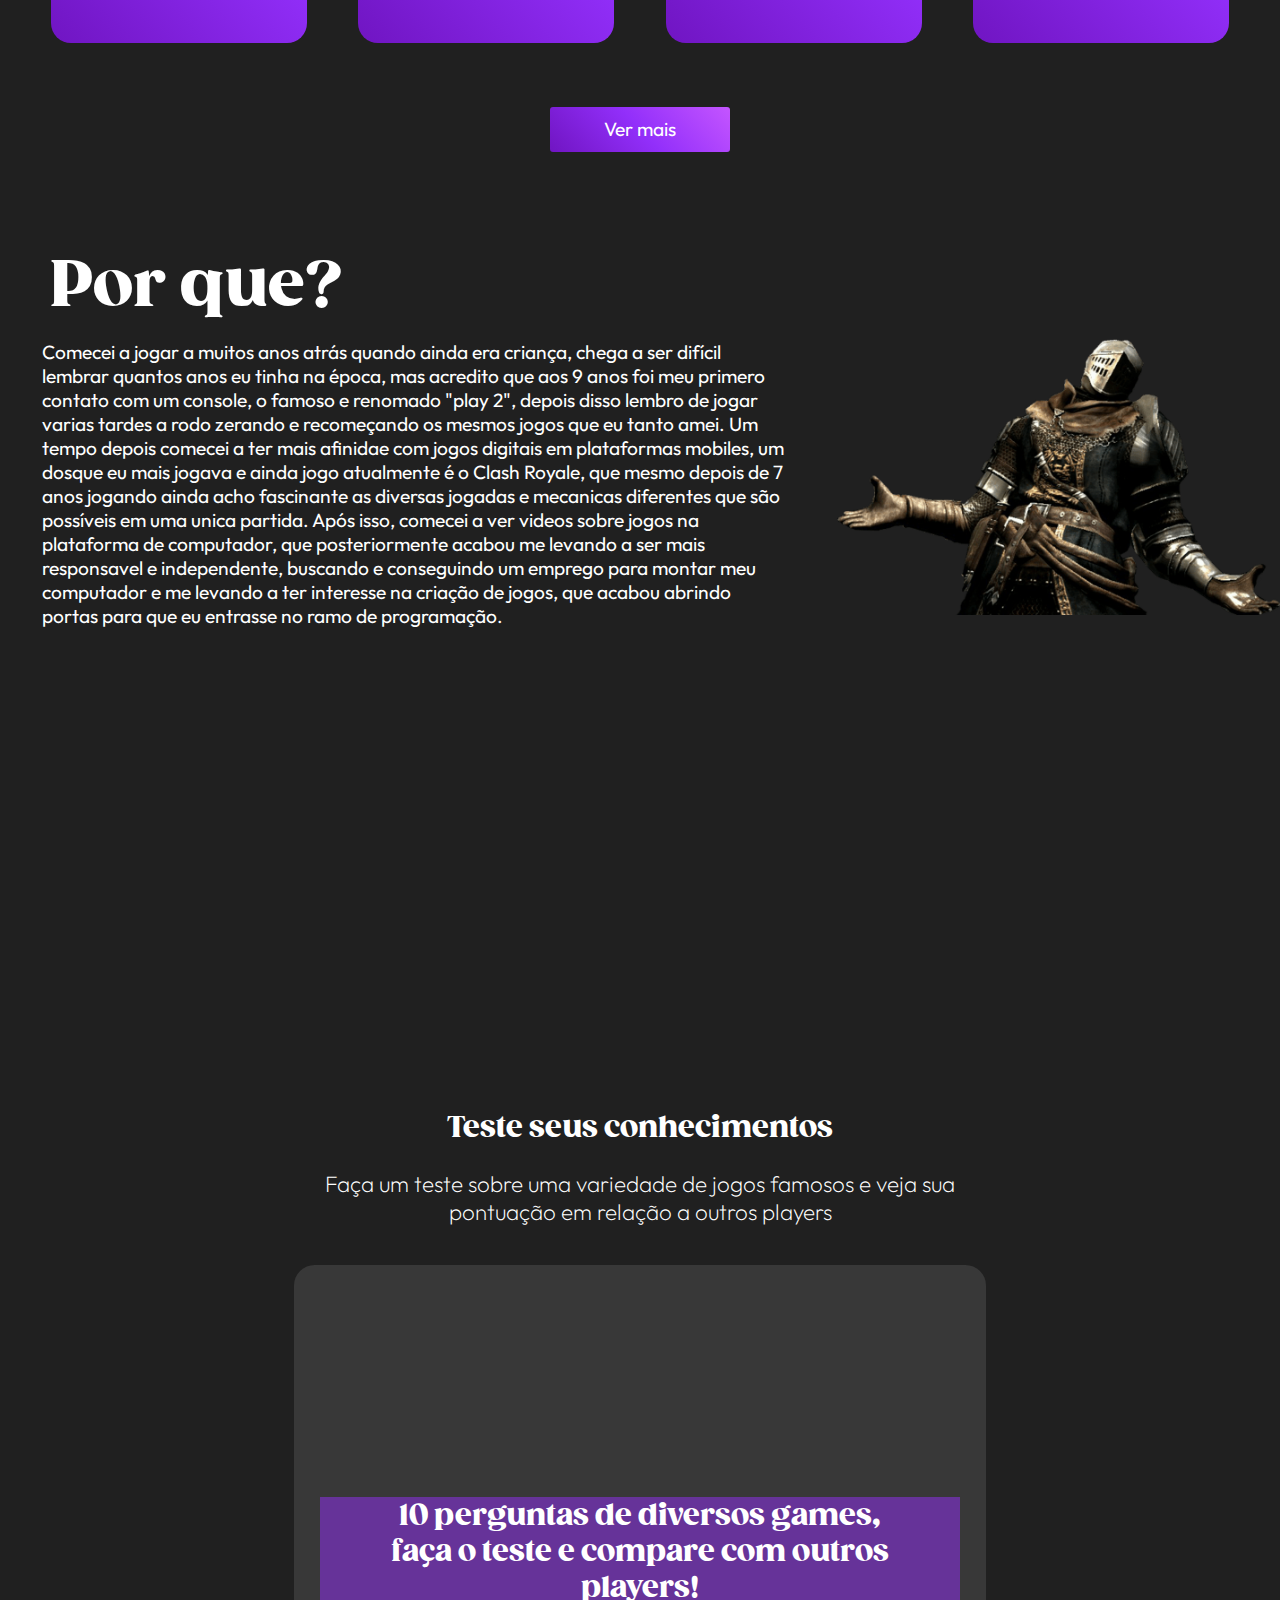
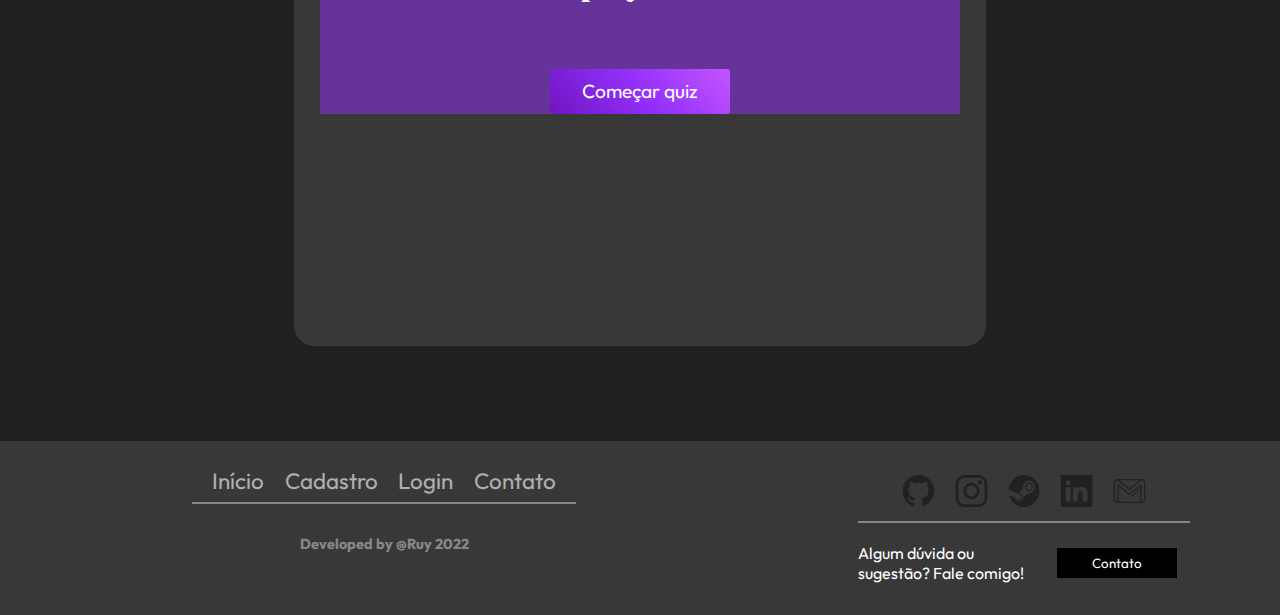
==== commit 08e1b44f: "Comentando código Js e mudando algumas cores, continuar a arrumar cores depois e correções textuais " ====
--- a/index.html
+++ b/index.html
@@ -1,282 +1,296 @@
 <!DOCTYPE html>
 <html lang="en">
-
-<head>
+  <head>
     <meta charset="UTF-8" />
     <meta http-equiv="X-UA-Compatible" content="IE=edge" />
     <meta name="viewport" content="width=device-width, initial-scale=1.0" />
     <title>Ruy Barbosa</title>
     <link rel="stylesheet" href="style.css" />
     <link rel="shortcut icon" href="./images/icon.jpg" />
-</head>
-
-<body>
+  </head>
+
+  <body>
     <!-- NavBar e video de banner -->
     <header>
-        <nav>
-            <div class="menu-content">
-                <div class="icone">
-                    <a href="index.html">Ruy Barbosa</a>
-                </div>
-                <ul class="menu-itens">
-                    <li><a class="itens" href="index.html">Início</a></li>
-                    <li><a class="itens" href="#Jogos">Jogos</a></li>
-                    <li><a class="itens" href="#Porque">Por que</a></li>
-                    <li><a class="itens" href="./contato.html">Contato</a></li>
-                </ul>
-                <div class="cad-log">
-                    <button onclick="Contato()" id="btn-ent">Entrar</button>
-                </div>
-            </div>
-        </nav>
+      <nav>
+        <div class="menu-content">
+          <div class="icone">
+            <a href="index.html">Ruy Barbosa</a>
+          </div>
+          <ul class="menu-itens">
+            <li><a class="itens" href="index.html">Início</a></li>
+            <li><a class="itens" href="#Jogos">Jogos</a></li>
+            <li><a class="itens" href="#Porque">Por que</a></li>
+            <li><a class="itens" href="./contato.html">Contato</a></li>
+          </ul>
+          <div class="cad-log">
+            <button onclick="Contato()" id="btn-ent">Entrar</button>
+          </div>
+        </div>
+      </nav>
     </header>
     <main>
-        <section id="home">
-            <div class="banner">
-                <video autoplay loop muted>
-                    <source src="./images/cinematic.mp4" type="video/mp4" />
-                </video>
-                <div class="txt">
-                    <h3 class="title">
-                        Meus jogos <br />
-                        favoritos
-                    </h3>
-                    <p class="txt-sec2">
-                        Um site especialmente para demosntrar meu amor pelos jogos<br />
-                        e em como isso me afetou até hoje.
-                    </p>
-                    <div class="botoes-banner">
-                        <button class="btn-banner">Ver jogos</button>
-                        <button class="btn-banner">Por que</button>
-                    </div>
-                </div>
-            </div>
-        </section>
-
-        <!-- Section dos cards com jogos -->
-
-        <section id="Jogos">
-            <div class="conteudo">
-                <div class="container-txt">
-                    <h3>O que eu jogo?</h3>
-                    <p>
-                        Uma pequena biblioteca dos jogos que eu estou jogando
-                        atualmente, e venho mostrar a vocês hoje, como jogar esses
-                        jogos me influenciaram e me fizeram vivenciar diversas coisas
-                        que eu nunca esperava.
-                    </p>
-                </div>
-                <div class="container-cards">
-                    <!--League of legends-->
-                    <div class="cards">
-                        <div class="content-card">
-                            <h3>League of Legends</h3>
-                            <p>
-                                League of Legends é um jogo de estratégia em que duas
-                                equipes que se enfrentam para destruir a base uma da
-                                outra. Escolha entre 140 Campeões para realizar jogadas
-                                épicas, assegurar abates e destruir torres até a vitória.
-                            </p>
-                        </div>
-                    </div>
-                    <!--Valorant-->
-                    <div class="cards">
-                        <div class="content-card">
-                            <h3>Valorant</h3>
-                            <p>
-                                Valorant é um FPS tático 5x5 que tem como objetivo plantar
-                                ou desarmar a Spike. Os jogadores têm apenas uma vida por
-                                rodada e a partida é vencida pela equipe que ganhar 13
-                                rodadas (de 25) primeiro.
-                            </p>
-                        </div>
-                    </div>
-                    <!--PUBG-->
-                    <div class="cards">
-                        <div class="content-card">
-                            <h3>PUBG</h3>
-                            <p>
-                                Um jogo de até 100 jogadores em uma ilha em busca de armas
-                                e equipamento buscando ser o ultimo a sobreviver. A área
-                                diminui progressivamente, confinando os sobreviventes a um
-                                espaço cada vez menor e forçando confrontos.
-                            </p>
-                        </div>
-                    </div>
-                    <!--Worms-->
-                    <div class="cards">
-                        <div class="content-card">
-                            <h3>Worms</h3>
-                            <p>
-                                Worms é um de estratégia, a série de jogos Worms cria um
-                                novo estilo de jogos de raciocínio. Os jogadores controlam
-                                um time de vermes que têm como objetivo principal destruir
-                                os times adversários.
-                            </p>
-                        </div>
-                    </div>
-                </div>
-                <div class="alinhar-btn" id="mostrar">
-                    <button onclick="showSection()">Ver mais</button>
-                </div>
-                <div class="alinhar-btn" id="esconder" style="display: none">
-                    <button onclick="showSection()">Mostrar menos</button>
-                </div>
-            </div>
-        </section>
-        <section id="biblioteca" style="display: none">
-            <div class="container-biblioteca">
-                <div class="divisoria">
-                    <div class="card-vid">
-                        <img src="./images/banner1.jpg" alt="" />
-                    </div>
-                </div>
-                <div class="divisoria">
-                    <div class="card-vid">
-                        <img src="./images/banner2.jpg" alt="" />
-                    </div>
-                    <br />
-                    <br />
-                    <div class="card-vid">
-                        <img src="./images/banner3.jpg" alt="" />
-                    </div>
-                </div>
-                <div class="divisoria">
-                    <div class="card-vid">
-                        <img src="./images/banner4.png" alt="" />
-                    </div>
-                </div>
-                <div class="divisoria">
-                    <div class="card-vid">
-                        <img src="./images/banner5.jpg" alt="" />
-                    </div>
-                    <br />
-                    <br />
-                    <div class="card-vid">
-                        <img src="./images/banner6.jpg" alt="" />
-                    </div>
-                </div>
-                <div class="divisoria">
-                    <div class="card-vid">
-                        <img src="./images/banner7.jpg" alt="" />
-                    </div>
-                </div>
-            </div>
-        </section>
-
-        <!--Começo da section Por que-->
-        <section id="Porque">
-            <div class="container-porque">
-                <div class="container-esquerda-pq">
-                    <h3 class="title-pq">Por que?</h3>
-                    <p class="txt-pq">
-                        Comecei a jogar a muitos anos atrás quando ainda era criança,
-                        chega a ser difícil lembrar quantos anos eu tinha na época,
-                        mas acredito que aos 9 anos foi meu primero contato com um
-                        console, o famoso e renomado "play 2", depois disso lembro de
-                        jogar varias tardes a rodo zerando e recomeçando os mesmos
-                        jogos que eu tanto amei. Um tempo depois comecei a ter mais
-                        afinidae com jogos digitais em plataformas mobiles, um dosque
-                        eu mais jogava e ainda jogo atualmente é o Clash Royale, que
-                        mesmo depois de 7 anos jogando ainda acho fascinante as
-                        diversas jogadas e mecanicas diferentes que são possíveis em
-                        uma unica partida. Após isso, comecei a ver videos sobre jogos
-                        na plataforma de computador, que posteriormente acabou me
-                        levando a ser mais responsavel e independente, buscando e
-                        conseguindo um emprego para montar meu computador e me levando
-                        a ter interesse na criação de jogos, que acabou abrindo portas
-                        para que eu entrasse no ramo de programação.
-                    </p>
-                </div>
-                <div class="container-direita-pq">
-                    <img src="./images/d.png.opdownload" alt="" />
-                </div>
-            </div>
-        </section>
-
-        <!--Section do Quiz-->
-        <section id="quiz">
-            <div class="container-quiz">
-                <h3 class="title-quiz">Teste seus conhecimentos</h3>
-                <p class="txt-quiz">
-                    Faça um teste sobre uma variedade de jogos famosos e veja sua
-                    pontuação em relação a outros players
-                </p>
-
-                <div class="container-btn-quiz" id="ct_btn_quiz">
-                    <div class="btn-quiz">
-                        <h3>
-                            10 perguntas de diversos games, faça o teste e compare com
-                            outros players!
-                        </h3>
-                        <button onclick="Quiz()">Começar quiz</button>
-                    </div>
-                </div>
-
-                <div class="content-quiz" id="ct_quiz" style="display: none">
-                    <div id="pergunta" class="PerguntaQuiz"></div>
-                    <div class="respostas">
-                        <div class="alternativa" id="alternativa"></div>
-                        <div class="alternativa" id="alternativa"></div>
-                        <div class="alternativa" id="alternativa"></div>
-                        <div class="alternativa" id="alternativa"></div>
-                    </div>
-                </div>
-
-                <div class="container-btn-quiz" id="ct_score" style="display: none">
-                    <div class="btn-quiz">
-                        <h3>acabo pç</h3>
-                        <span id="acertos"></span>
-                        <span id="erros"></span>
-                        <button onclick="Quiz()">Recomeçar quiz</button>
-                    </div>
-                </div>
-            </div>
-        </section>
+      <section id="home">
+        <div class="banner">
+          <video autoplay loop muted>
+            <source src="./images/cinematic.mp4" type="video/mp4" />
+          </video>
+          <div class="txt">
+            <h3 class="title">
+              Meus jogos <br />
+              favoritos
+            </h3>
+            <p class="txt-sec2">
+              Um site especialmente para demosntrar meu amor pelos jogos<br />
+              e em como isso me afetou até hoje.
+            </p>
+            <div class="botoes-banner">
+              <button class="btn-banner">Ver jogos</button>
+              <button class="btn-banner">Por que</button>
+            </div>
+          </div>
+        </div>
+      </section>
+
+      <!-- Section dos cards com jogos -->
+
+      <section id="Jogos">
+        <div class="conteudo">
+          <div class="container-txt">
+            <h3>O que eu jogo?</h3>
+            <p>
+              Uma pequena biblioteca dos jogos que eu estou jogando
+              atualmente, e venho mostrar a vocês hoje, como jogar esses
+              jogos me influenciaram e me fizeram vivenciar diversas coisas
+              que eu nunca esperava.
+            </p>
+          </div>
+          <div class="container-cards">
+            <!--League of legends-->
+            <div class="cards">
+              <div class="content-card">
+                <h3>League of Legends</h3>
+                <p>
+                  League of Legends é um jogo de estratégia em que duas
+                  equipes que se enfrentam para destruir a base uma da
+                  outra. Escolha entre 140 Campeões para realizar jogadas
+                  épicas, assegurar abates e destruir torres até a vitória.
+                </p>
+              </div>
+            </div>
+            <!--Valorant-->
+            <div class="cards">
+              <div class="content-card">
+                <h3>Valorant</h3>
+                <p>
+                  Valorant é um FPS tático 5x5 que tem como objetivo plantar
+                  ou desarmar a Spike. Os jogadores têm apenas uma vida por
+                  rodada e a partida é vencida pela equipe que ganhar 13
+                  rodadas (de 25) primeiro.
+                </p>
+              </div>
+            </div>
+            <!--PUBG-->
+            <div class="cards">
+              <div class="content-card">
+                <h3>PUBG</h3>
+                <p>
+                  Um jogo de até 100 jogadores em uma ilha em busca de armas
+                  e equipamento buscando ser o ultimo a sobreviver. A área
+                  diminui progressivamente, confinando os sobreviventes a um
+                  espaço cada vez menor e forçando confrontos.
+                </p>
+              </div>
+            </div>
+            <!--Worms-->
+            <div class="cards">
+              <div class="content-card">
+                <h3>Worms</h3>
+                <p>
+                  Worms é um de estratégia, a série de jogos Worms cria um
+                  novo estilo de jogos de raciocínio. Os jogadores controlam
+                  um time de vermes que têm como objetivo principal destruir
+                  os times adversários.
+                </p>
+              </div>
+            </div>
+          </div>
+          <div class="alinhar-btn" id="mostrar">
+            <button onclick="showSection()">Ver mais</button>
+          </div>
+          <div class="alinhar-btn" id="esconder" style="display: none">
+            <button onclick="showSection()">Mostrar menos</button>
+          </div>
+        </div>
+      </section>
+      <section id="biblioteca" style="display: none">
+        <div class="container-biblioteca">
+          <div class="divisoria">
+            <div class="card-vid">
+              <img src="./images/banner1.jpg" alt="" />
+            </div>
+          </div>
+          <div class="divisoria">
+            <div class="card-vid">
+              <img src="./images/banner2.jpg" alt="" />
+            </div>
+            <br />
+            <br />
+            <div class="card-vid">
+              <img src="./images/banner3.jpg" alt="" />
+            </div>
+          </div>
+          <div class="divisoria">
+            <div class="card-vid">
+              <img src="./images/banner4.png" alt="" />
+            </div>
+          </div>
+          <div class="divisoria">
+            <div class="card-vid">
+              <img src="./images/banner5.jpg" alt="" />
+            </div>
+            <br />
+            <br />
+            <div class="card-vid">
+              <img src="./images/banner6.jpg" alt="" />
+            </div>
+          </div>
+          <div class="divisoria">
+            <div class="card-vid">
+              <img src="./images/banner7.jpg" alt="" />
+            </div>
+          </div>
+        </div>
+      </section>
+
+      <!--Começo da section Por que-->
+      <section id="Porque">
+        <div class="container-porque">
+          <div class="container-esquerda-pq">
+            <h3 class="title-pq">Por que?</h3>
+            <p class="txt-pq">
+              Comecei a jogar a muitos anos atrás quando ainda era criança,
+              chega a ser difícil lembrar quantos anos eu tinha na época,
+              mas acredito que aos 9 anos foi meu primero contato com um
+              console, o famoso e renomado "play 2", depois disso lembro de
+              jogar varias tardes a rodo zerando e recomeçando os mesmos
+              jogos que eu tanto amei. Um tempo depois comecei a ter mais
+              afinidae com jogos digitais em plataformas mobiles, um dosque
+              eu mais jogava e ainda jogo atualmente é o Clash Royale, que
+              mesmo depois de 7 anos jogando ainda acho fascinante as
+              diversas jogadas e mecanicas diferentes que são possíveis em
+              uma unica partida. Após isso, comecei a ver videos sobre jogos
+              na plataforma de computador, que posteriormente acabou me
+              levando a ser mais responsavel e independente, buscando e
+              conseguindo um emprego para montar meu computador e me levando
+              a ter interesse na criação de jogos, que acabou abrindo portas
+              para que eu entrasse no ramo de programação.
+            </p>
+          </div>
+          <div class="container-direita-pq">
+            <img src="./images/d.png.opdownload" alt="" />
+          </div>
+        </div>
+      </section>
+
+      <!--Section do Quiz-->
+      <section id="quiz">
+        <div class="container-quiz">
+          <h3 class="title-quiz">Teste seus conhecimentos</h3>
+          <p class="txt-quiz">
+            Faça um teste sobre uma variedade de jogos famosos e veja sua
+            pontuação em relação a outros players
+          </p>
+
+          <div class="container-btn-quiz" id="ct_btn_quiz">
+            <div class="btn-quiz">
+              <h3>
+                10 perguntas de diversos games, faça o teste e compare com
+                outros players!
+              </h3>
+              <button onclick="Quiz()">Começar quiz</button>
+            </div>
+          </div>
+
+          <div class="content-quiz" id="ct_quiz" style="display: none">
+            <div id="pergunta" class="PerguntaQuiz"></div>
+            <div class="respostas">
+              <div class="alternativa" id="alternativa"></div>
+              <div class="alternativa" id="alternativa"></div>
+              <div class="alternativa" id="alternativa"></div>
+              <div class="alternativa" id="alternativa"></div>
+            </div>
+          </div>
+
+          <div
+            class="container-btn-quiz"
+            id="ct_score"
+            style="display: none"
+          >
+            <div class="btn-quiz">
+              <h3>acabo pç</h3>
+              <span id="acertos"></span>
+              <span id="erros"></span>
+              <button onclick="Quiz()">Recomeçar quiz</button>
+            </div>
+          </div>
+        </div>
+      </section>
     </main>
 
     <!-- footer -->
     <footer>
-        <div class="container-footer">
-            <div class="esquerda">
-                <div class="itens-footer">
-                    <a href="index.html">Início</a>
-                    <a href="cadastro.html">Cadastro</a>
-                    <a href="login.html">Login</a>
-                    <a href="contato.html">Contato</a>
-                </div>
-                <div class="detalhe1"></div>
-                <div class="assinatura">
-                    <h3>Developed by @Ruy 2022</h3>
-                </div>
-            </div>
-            <div class="direita">
-                <div class="sociais">
-                    <a href="https://github.com/RuyBarbosa22" target="_blank"><img src="./images/github.svg" /></a>
-                    <!--Git Hub-->
-                    <a href="https://www.instagram.com/ysd.ruyy/" target="_blank"><img
-                            src="./images/instagram.svg" /></a>
-                    <!--Istagram-->
-                    <a href="https://steamcommunity.com/id/MeneAkatsu/" target="_blank"><img
-                            src="./images/steam.svg" /></a>
-                    <!--Steam-->
-                    <a href="https://www.linkedin.com/in/ruy-barbosa-231aa1239/" target="_blank"><img
-                            src="./images/linkedin.svg" /></a>
-                    <!--Linkedin-->
-                    <a href="https://mail.google.com/mail/u/0/#inbox?compose=DmwnWsCcMvcDQrZxBgTPHdpszXvKgsLVtPPxLXwThqFLGjNvjGMvhpklMcXlclQBLnzXKtFCnxbv"
-                        target="_blank"><img src="./images/gmail.svg" /></a>
-                    <!--Gmail-->
-                </div>
-                <div class="detalhe2"></div>
-                <div class="container-contato">
-                    <p id="desc-btn">Algum dúvida ou sugestão? Fale comigo!</p>
-                    <button id="btn-footer">Contato</button>
-                </div>
-            </div>
-        </div>
+      <div class="container-footer">
+        <div class="esquerda">
+          <div class="itens-footer">
+            <a href="index.html">Início</a>
+            <a href="cadastro.html">Cadastro</a>
+            <a href="login.html">Login</a>
+            <a href="contato.html">Contato</a>
+          </div>
+          <div class="detalhe1"></div>
+          <div class="assinatura">
+            <h3>Developed by @Ruy 2022</h3>
+          </div>
+        </div>
+        <div class="direita">
+          <div class="sociais">
+            <a href="https://github.com/RuyBarbosa22" target="_blank"
+              ><img src="./images/github.svg"
+            /></a>
+            <!--Git Hub-->
+            <a href="https://www.instagram.com/ysd.ruyy/" target="_blank"
+              ><img src="./images/instagram.svg"
+            /></a>
+            <!--Istagram-->
+            <a
+              href="https://steamcommunity.com/id/MeneAkatsu/"
+              target="_blank"
+              ><img src="./images/steam.svg"
+            /></a>
+            <!--Steam-->
+            <a
+              href="https://www.linkedin.com/in/ruy-barbosa-231aa1239/"
+              target="_blank"
+              ><img src="./images/linkedin.svg"
+            /></a>
+            <!--Linkedin-->
+            <a
+              href="https://mail.google.com/mail/u/0/#inbox?compose=DmwnWsCcMvcDQrZxBgTPHdpszXvKgsLVtPPxLXwThqFLGjNvjGMvhpklMcXlclQBLnzXKtFCnxbv"
+              target="_blank"
+              ><img src="./images/gmail.svg"
+            /></a>
+            <!--Gmail-->
+          </div>
+          <div class="detalhe2"></div>
+          <div class="container-contato">
+            <p id="desc-btn">Algum dúvida ou sugestão? Fale comigo!</p>
+            <button id="btn-footer">Contato</button>
+          </div>
+        </div>
+      </div>
     </footer>
 
     <script src="Functions.js"></script>
-</body>
-
-</html>+  </body>
+</html>
--- a/style.css
+++ b/style.css
@@ -14,7 +14,7 @@
 }
 
 body {
-  background-color: #2c2c2c;
+  background-color: #202020;
 }
 
 /*usar fonte gazpacho para o titulo do site*/
@@ -37,7 +37,7 @@
 }
 
 .sticky {
-  background-color: #2c2c2c;
+  background-color: #202020;
   height: 8vh;
   transition: 0.5s;
   box-shadow: rgba(0, 0, 0, 0.4) 0px 3px 3px;
@@ -185,7 +185,7 @@
   display: flex;
   align-items: center;
   flex-direction: column;
-  background-color: #2c2c2c;
+  background-color: #202020;
   width: 100%;
   padding-top: 5%;
 }
@@ -223,7 +223,7 @@
   display: flex;
   align-items: center;
   flex-direction: row;
-  background-color: #2c2c2c;
+  background-color: #202020;
   justify-content: space-evenly;
 }
 
@@ -270,7 +270,7 @@
   display: flex;
   flex-direction: column;
   align-items: center;
-  background-color: #2c2c2c;
+  background-color: #202020;
   width: 100%;
   padding-bottom: 2%;
 }
@@ -299,7 +299,7 @@
   height: 100vh;
   padding-top: 15%;
   padding-bottom: 15%;
-  background-color: #2c2c2c;
+  background-color: #202020;
   display: flex;
   flex-direction: row;
   align-items: center;
@@ -308,7 +308,7 @@
 .divisoria {
   width: 20%;
   height: 100%;
-  background-color: #2c2c2c;
+  background-color: #202020;
   display: flex;
   flex-direction: column;
   align-items: center;
@@ -320,7 +320,7 @@
   width: 100%;
   height: 60%;
   border: solid 5px white;
-  background-color: #2c2c2c;
+  background-color: #202020;
   margin-top: 2%;
 }
 
@@ -348,7 +348,7 @@
   display: flex;
   flex-direction: column;
   align-items: left;
-  background-color: #2c2c2c;
+  background-color: #202020;
   width: 65%;
   height: 100%;
 }
@@ -357,7 +357,7 @@
   display: flex;
   flex-direction: column;
   align-items: center;
-  background-color: #2c2c2c;
+  background-color: #202020;
   width: 35%;
   height: 100%;
 }
@@ -395,7 +395,7 @@
   justify-content: center;
   width: 100%;
   height: 100vh;
-  background-color: #2c2c2c;
+  background-color: #202020;
   padding-bottom: 5%;
 }
 
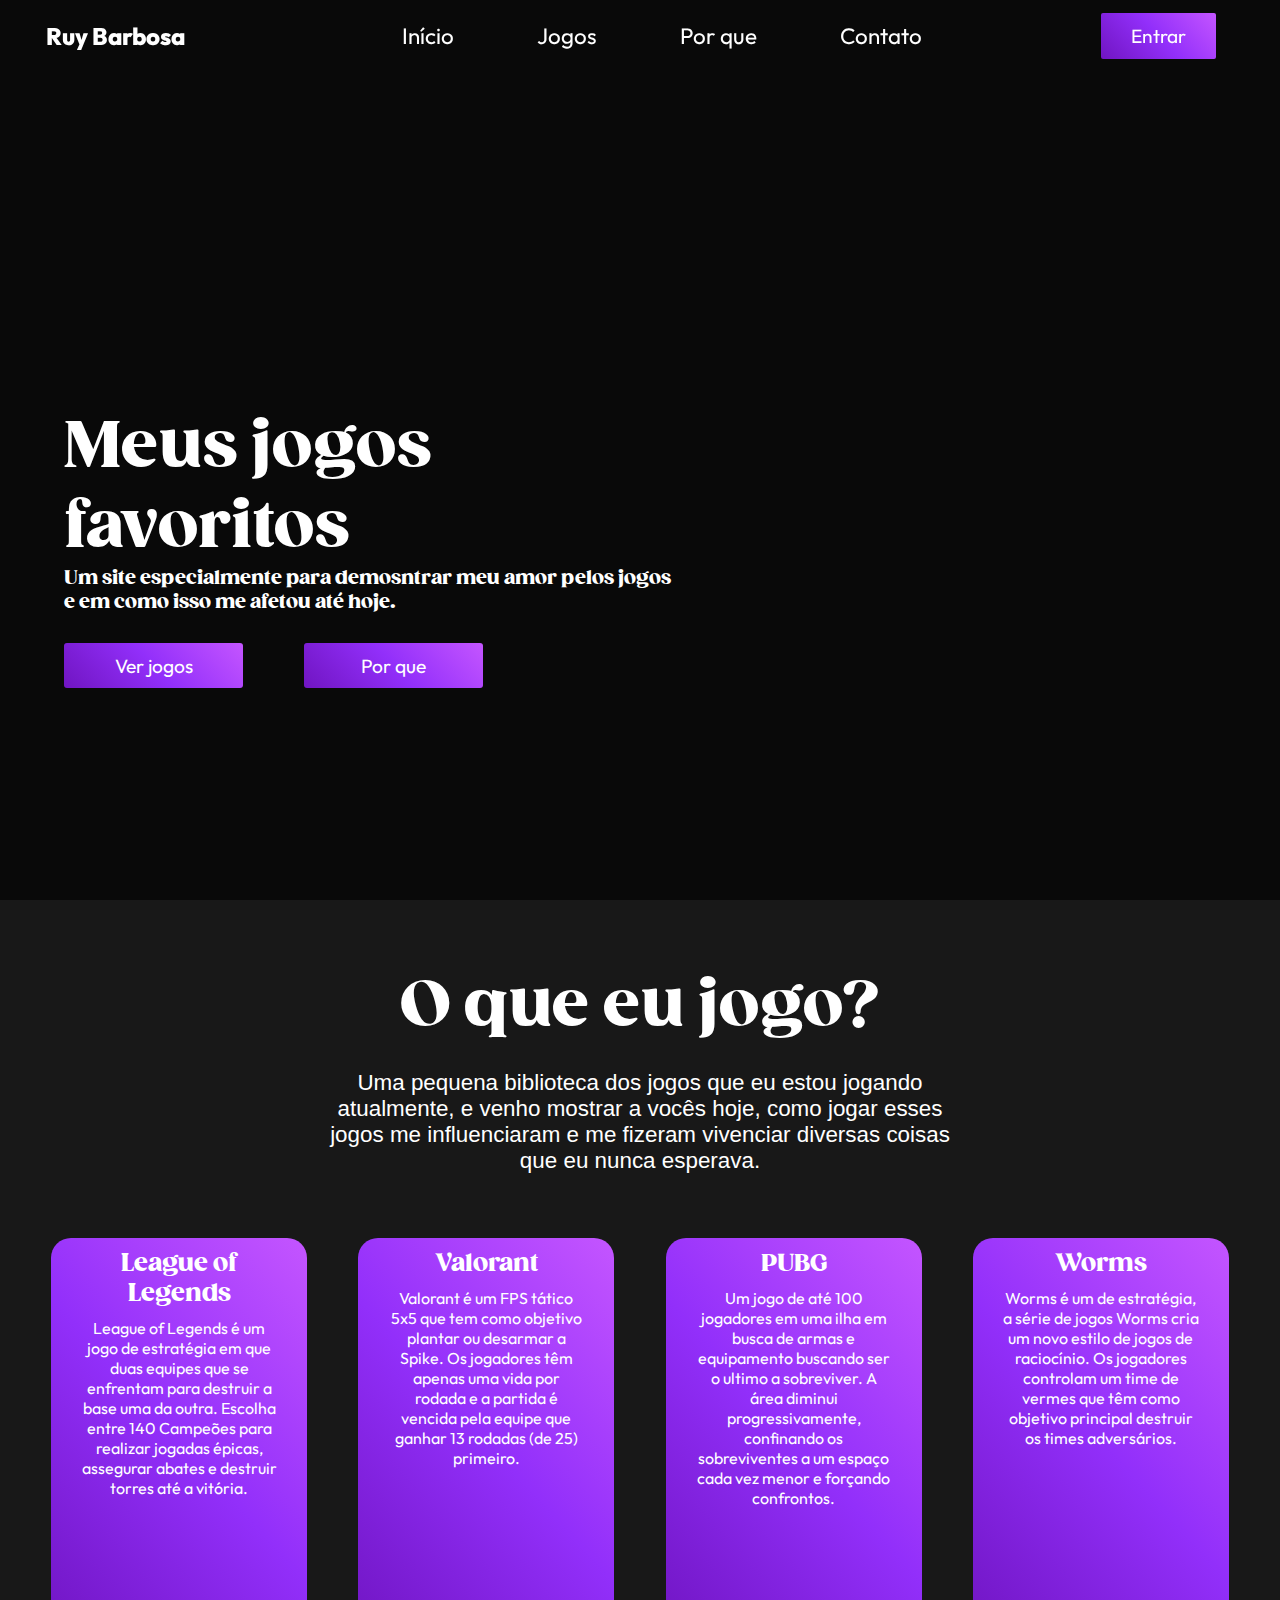
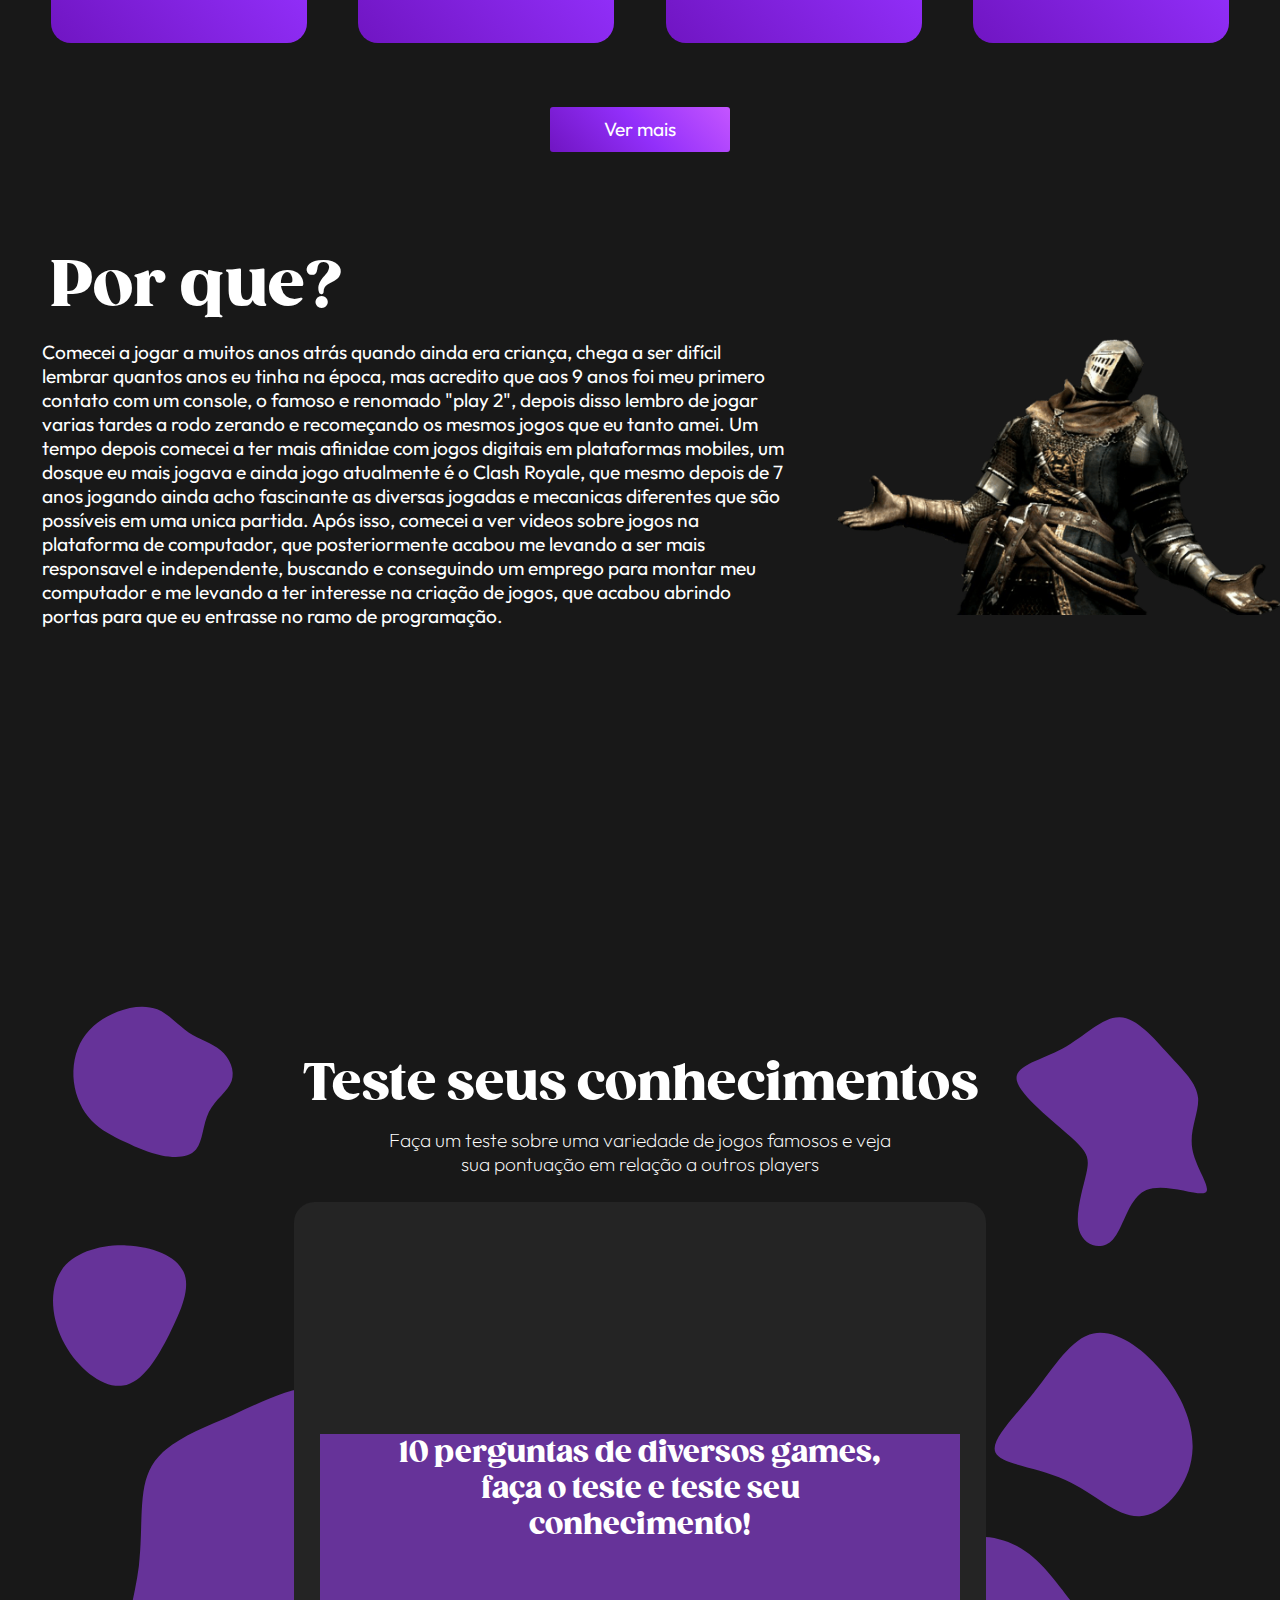
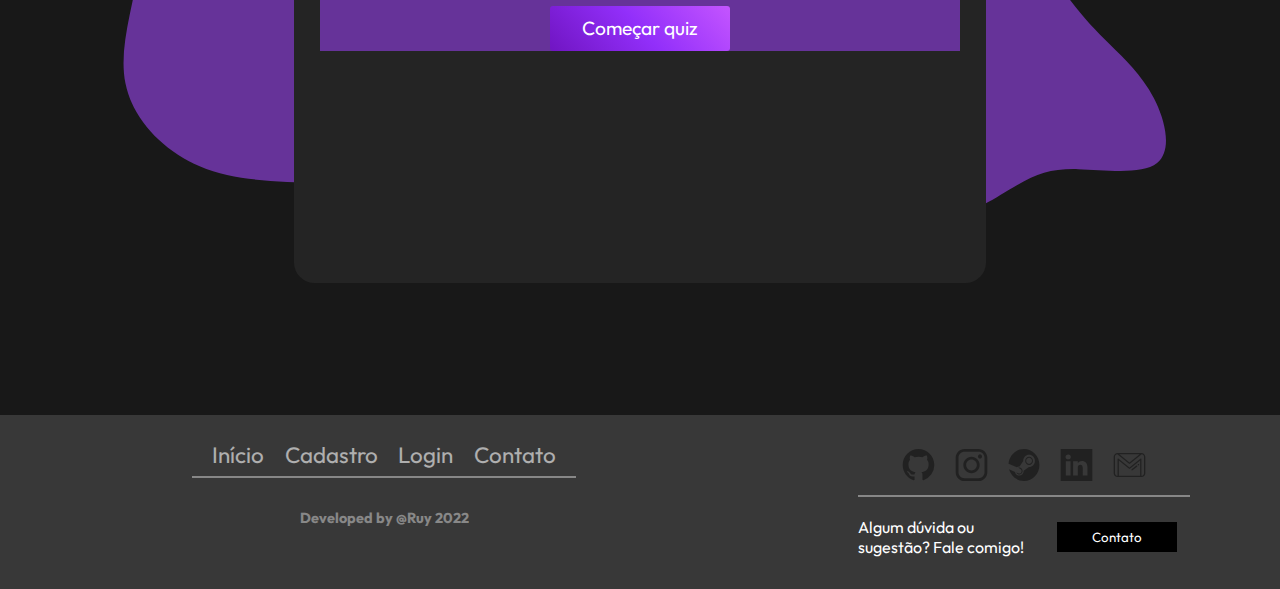
==== commit e5321d65: "começano a estilizar o quiz e entendendo parcialmente como conectar a API do banco" ====
--- a/index.html
+++ b/index.html
@@ -195,6 +195,24 @@
 
       <!--Section do Quiz-->
       <section id="quiz">
+        <svg id="blob1" viewBox="0 0 200 200" xmlns="http://www.w3.org/2000/svg">
+          <path fill="#663399" d="M29.8,-52.7C41,-45.2,54,-42,63.4,-33.9C72.7,-25.8,78.4,-12.9,74.6,-2.2C70.8,8.5,57.5,17,51,30C44.5,43.1,44.8,60.6,37.5,69.4C30.1,78.2,15.1,78.1,1.6,75.4C-11.9,72.7,-23.8,67.3,-36.2,61.4C-48.7,55.6,-61.6,49.3,-71.4,39C-81.2,28.7,-87.8,14.4,-89.7,-1.1C-91.5,-16.5,-88.7,-33,-80.5,-46.1C-72.3,-59.1,-58.7,-68.6,-44.4,-74.2C-30.1,-79.8,-15,-81.6,-2.8,-76.7C9.3,-71.7,18.7,-60.1,29.8,-52.7Z" transform="translate(100 100)" />
+        </svg>
+        <svg id="blob2" viewBox="0 0 200 200" xmlns="http://www.w3.org/2000/svg">
+          <path fill="#663399" d="M30.6,-57.7C39.9,-47.5,48,-40,48.8,-30.8C49.6,-21.6,43.1,-10.8,45.2,1.2C47.3,13.2,58,26.4,53.1,28.6C48.3,30.8,27.9,22,16.5,26.9C5.1,31.7,2.5,50.2,-4.4,57.8C-11.3,65.3,-22.5,61.9,-25.5,52.2C-28.5,42.5,-23.3,26.4,-21.1,16.7C-18.9,6.9,-19.8,3.5,-30.7,-6.3C-41.5,-16,-62.4,-32.1,-64.5,-41.6C-66.5,-51.1,-49.7,-54,-35.8,-61.6C-21.9,-69.2,-11,-81.4,-0.2,-81.1C10.6,-80.8,21.2,-67.9,30.6,-57.7Z" transform="translate(100 100)" />
+        </svg>
+        <svg id="blob3" viewBox="0 0 200 200" xmlns="http://www.w3.org/2000/svg">
+          <path fill="#663399" d="M24.2,-47.1C31.4,-37.6,37.4,-31.4,44.9,-24.1C52.4,-16.7,61.3,-8.4,67.6,3.6C73.8,15.6,77.3,31.1,69.3,37.5C61.3,43.9,41.6,41,28.2,40.7C14.7,40.4,7.3,42.7,-3.7,49.1C-14.7,55.4,-29.3,65.8,-40.6,64.8C-51.9,63.9,-59.8,51.5,-67.8,38.8C-75.8,26.1,-83.8,13,-82,1.1C-80.1,-10.9,-68.3,-21.8,-61,-35.6C-53.6,-49.3,-50.7,-66,-41.2,-74.2C-31.8,-82.3,-15.9,-82,-3.7,-75.5C8.5,-69,16.9,-56.5,24.2,-47.1Z" transform="translate(100 100)" />
+        </svg>
+        <svg id="blob4" viewBox="0 0 200 200" xmlns="http://www.w3.org/2000/svg">
+          <path fill="#663399" d="M24.5,-42.8C32.9,-37.6,41.7,-33.4,52.5,-26.4C63.2,-19.4,76,-9.7,80.5,2.6C85.1,15,81.4,29.9,73.4,41.7C65.5,53.5,53.1,62.1,40.2,66C27.2,69.9,13.6,69,0.2,68.7C-13.1,68.3,-26.3,68.3,-37.6,63.5C-49,58.6,-58.5,49,-60.8,37.6C-63.1,26.2,-58.1,13.1,-56.6,0.9C-55.1,-11.4,-57,-22.7,-52.6,-30.3C-48.2,-38,-37.3,-41.9,-27.4,-46.2C-17.6,-50.6,-8.8,-55.4,-0.4,-54.8C8,-54.1,16.1,-47.9,24.5,-42.8Z" transform="translate(100 100)" />
+        </svg>
+        <svg id="blob5" viewBox="0 0 200 200" xmlns="http://www.w3.org/2000/svg">
+          <path fill="#663399" d="M43.4,-27.5C49.2,-15.1,41.8,2.4,32.4,21C23,39.5,11.5,59.1,-3.9,61.4C-19.3,63.6,-38.6,48.5,-49.3,29.2C-59.9,10,-62,-13.5,-52.3,-28.2C-42.7,-42.9,-21.3,-48.8,-1.3,-48.1C18.8,-47.4,37.7,-40,43.4,-27.5Z" transform="translate(100 100)" />
+        </svg>
+        <svg id="blob6" viewBox="0 0 200 200" xmlns="http://www.w3.org/2000/svg">
+          <path fill="#663399" d="M39.6,-31.7C50.2,-18.4,56.7,-2,53.8,13.1C51,28.1,38.9,41.8,26.9,42.3C15,42.8,3.3,30.2,-11.8,23.4C-26.8,16.5,-45.2,15.5,-48.2,9.1C-51.1,2.7,-38.6,-9,-28,-22.4C-17.4,-35.7,-8.7,-50.6,2.9,-52.9C14.6,-55.2,29.1,-45,39.6,-31.7Z" transform="translate(100 100)" />
+        </svg>
         <div class="container-quiz">
           <h3 class="title-quiz">Teste seus conhecimentos</h3>
           <p class="txt-quiz">
@@ -205,16 +223,15 @@
           <div class="container-btn-quiz" id="ct_btn_quiz">
             <div class="btn-quiz">
               <h3>
-                10 perguntas de diversos games, faça o teste e compare com
-                outros players!
+                10 perguntas de diversos games, faça o teste e teste seu conhecimento!
               </h3>
               <button onclick="Quiz()">Começar quiz</button>
             </div>
           </div>
 
-          <div class="content-quiz" id="ct_quiz" style="display: none">
+          <div class="content-quiz" id="ct_quiz" style="display: none; position: relative;">
             <div id="pergunta" class="PerguntaQuiz"></div>
-            <div class="respostas">
+            <div class="respostas" style="position: relative;">
               <div class="alternativa" id="alternativa"></div>
               <div class="alternativa" id="alternativa"></div>
               <div class="alternativa" id="alternativa"></div>
@@ -294,3 +311,10 @@
     <script src="Functions.js"></script>
   </body>
 </html>
+<script>
+
+  // copiar o diretório src
+  // verificar em qual função é pego o valor das inputs
+  // mudar os id's da minha input e relacionar nos arquivos de script do acquatec
+  
+</script>--- a/style.css
+++ b/style.css
@@ -14,10 +14,8 @@
 }
 
 body {
-  background-color: #202020;
-}
-
-/*usar fonte gazpacho para o titulo do site*/
+  background-color: #181818;
+}
 
 header {
   position: fixed;
@@ -37,7 +35,7 @@
 }
 
 .sticky {
-  background-color: #202020;
+  background-color: #181818;
   height: 8vh;
   transition: 0.5s;
   box-shadow: rgba(0, 0, 0, 0.4) 0px 3px 3px;
@@ -185,7 +183,7 @@
   display: flex;
   align-items: center;
   flex-direction: column;
-  background-color: #202020;
+  background-color: #181818;
   width: 100%;
   padding-top: 5%;
 }
@@ -223,7 +221,7 @@
   display: flex;
   align-items: center;
   flex-direction: row;
-  background-color: #202020;
+  background-color: #181818;
   justify-content: space-evenly;
 }
 
@@ -270,7 +268,7 @@
   display: flex;
   flex-direction: column;
   align-items: center;
-  background-color: #202020;
+  background-color: #181818;
   width: 100%;
   padding-bottom: 2%;
 }
@@ -299,7 +297,7 @@
   height: 100vh;
   padding-top: 15%;
   padding-bottom: 15%;
-  background-color: #202020;
+  background-color: #181818;
   display: flex;
   flex-direction: row;
   align-items: center;
@@ -308,7 +306,7 @@
 .divisoria {
   width: 20%;
   height: 100%;
-  background-color: #202020;
+  background-color: #181818;
   display: flex;
   flex-direction: column;
   align-items: center;
@@ -320,7 +318,7 @@
   width: 100%;
   height: 60%;
   border: solid 5px white;
-  background-color: #202020;
+  background-color: #181818;
   margin-top: 2%;
 }
 
@@ -341,14 +339,14 @@
   flex-direction: row;
   align-items: center;
   width: 100%;
-  height: 100vh;
+  height: 90vh;
 }
 
 .container-esquerda-pq {
   display: flex;
   flex-direction: column;
   align-items: left;
-  background-color: #202020;
+  background-color: #181818;
   width: 65%;
   height: 100%;
 }
@@ -357,7 +355,7 @@
   display: flex;
   flex-direction: column;
   align-items: center;
-  background-color: #202020;
+  background-color: #181818;
   width: 35%;
   height: 100%;
 }
@@ -392,29 +390,68 @@
   display: flex;
   flex-direction: column;
   align-items: center;
-  justify-content: center;
   width: 100%;
   height: 100vh;
-  background-color: #202020;
+  background-color: #181818;
   padding-bottom: 5%;
+  padding-top: 5%;
+}
+
+#blob1  {
+  position: absolute;
+  width: 15%;
+  margin-left: 5%;
+}
+
+#blob2 {
+  position: absolute;
+  width: 25%;
+  margin-left: 75%;
+}
+
+#blob3 {
+  position: absolute;
+  width: 30%;
+  margin-left: 65%;
+  margin-top: 40%;
+}
+
+#blob4 {
+  position: absolute;
+  width: 50%;
+  margin-right: 10%;
+  margin-top: 20%;
+}
+
+#blob5 {
+  position: absolute;
+  width: 20%;
+  margin-top: 15%;
+}
+
+#blob6 {
+  position: absolute;
+  width: 30%;
+  margin-left: 70%;
+  margin-top: 20%;
 }
 
 .title-quiz {
-  width: 80%;
-  color: white;
-  font-size: 3em;
+  width: 90%;
+  color: white;
+  font-size: 3.2em;
   font-family: 'Gazpacho', serif;
   text-align: center;
   font-weight: 600;
 }
 
 .txt-quiz {
-  width: 50%;
-  color: white;
-  font-size: 1.4em;
+  width: 40%;
+  color: white;
+  font-size: 1.2em;
   font-family: 'Outfit', sans-serif;
   font-weight: 200;
-  margin-top: 2%;
+  margin-top: 1%;
   text-align: center;
 }
 
@@ -473,15 +510,16 @@
 }
 
 .container-btn-quiz {
-  margin-top: 3%;
+  margin-top: 2%;
   width: 50%;
   height: 70vh;
   display: flex;
   align-items: center;
   flex-direction: column;
-  background-color: #383838;
+  background-color: #242424;
   border-radius: 3%;
   padding: 2%;
+  position: relative;
   justify-content: center;
 }
 
@@ -494,7 +532,7 @@
   background-color: rebeccapurple;
 }
 
-.container-quiz h3 {
+.container-btn-quiz h3 {
   width: 80%;
   color: white;
   font-size: 1.8em;
